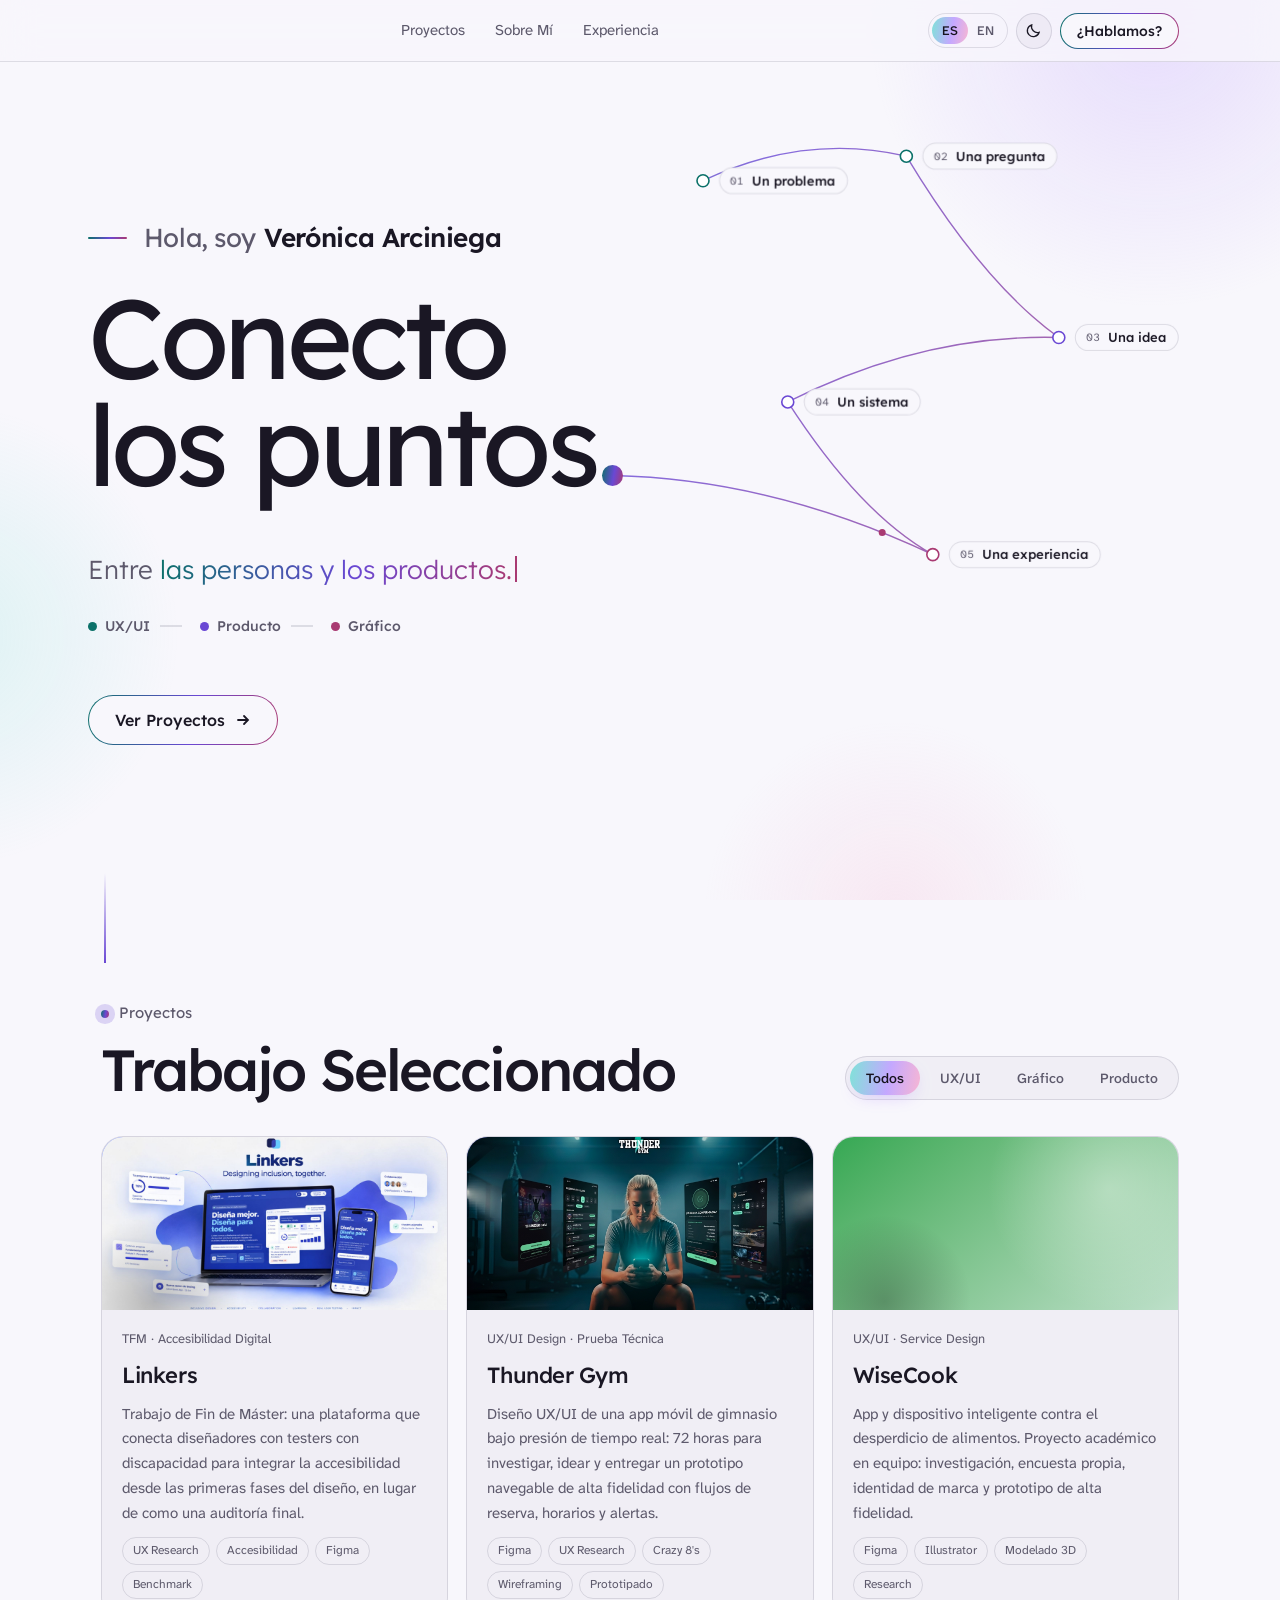
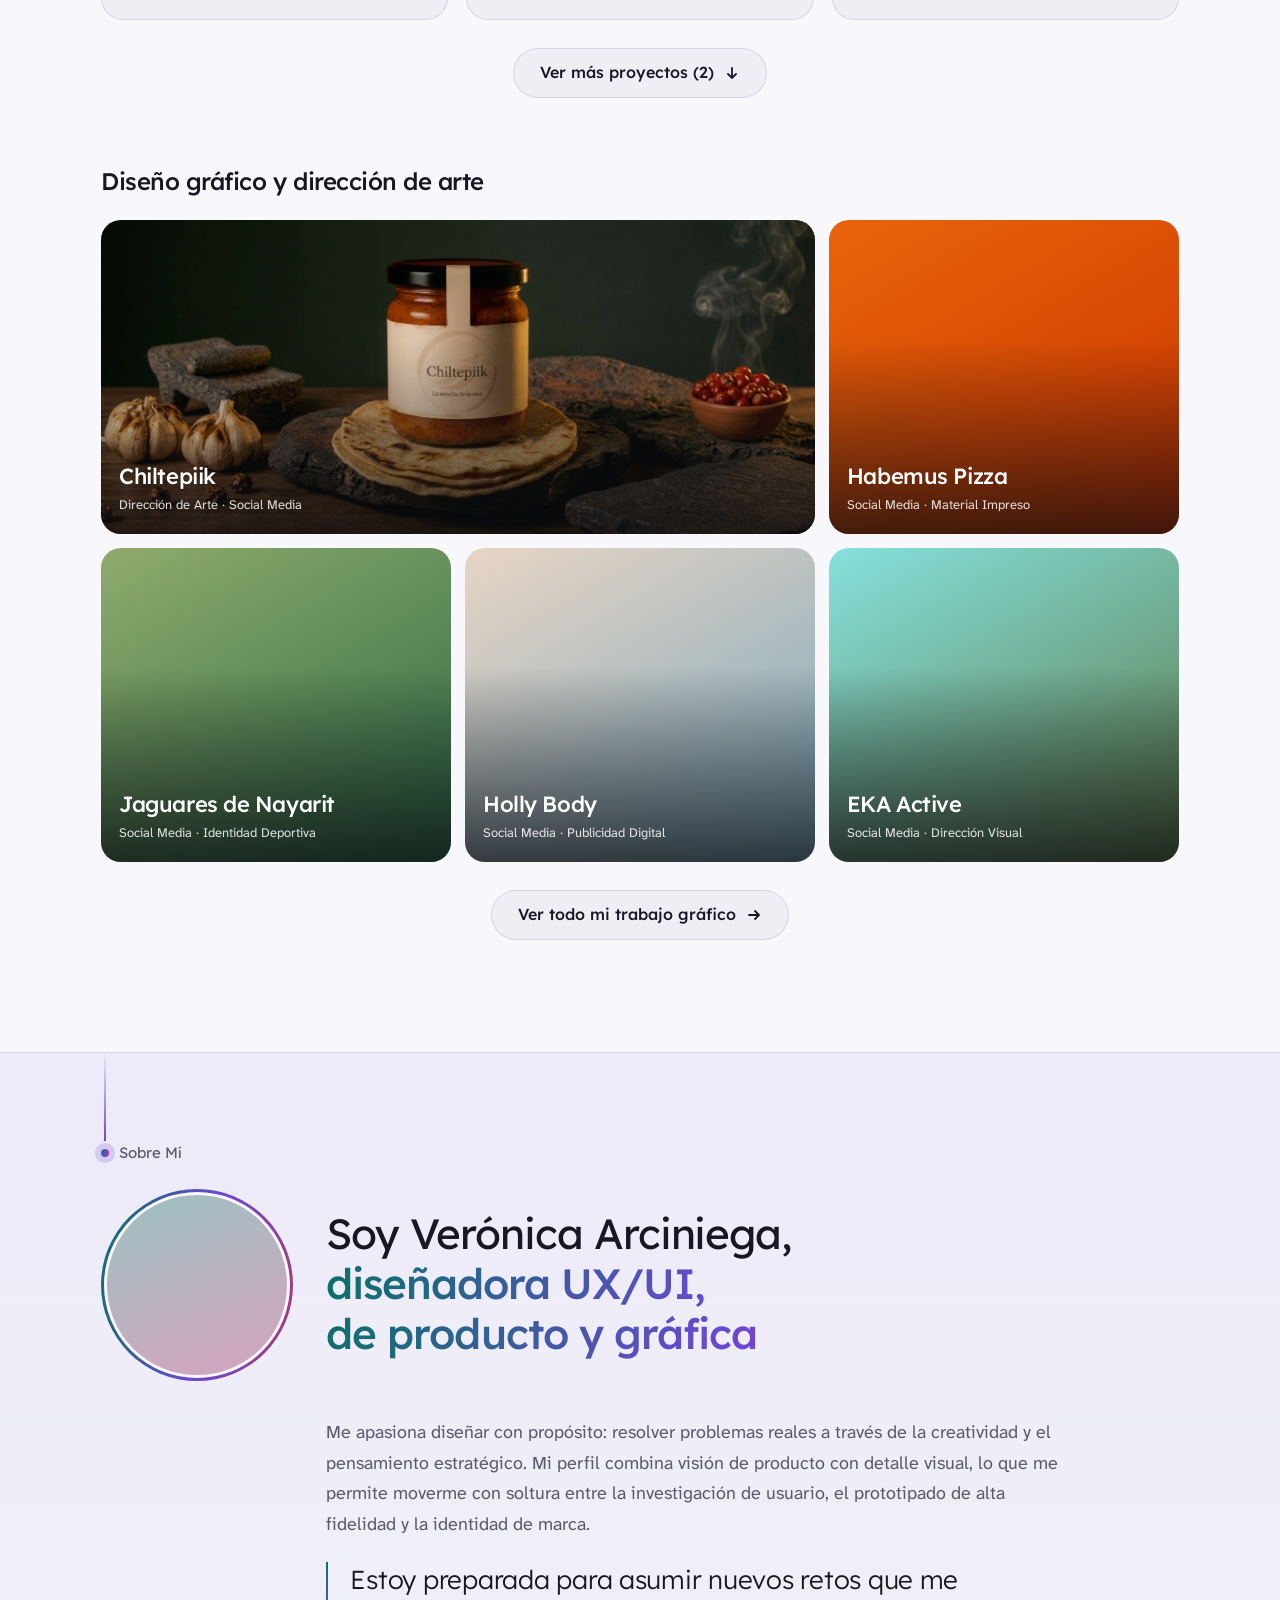
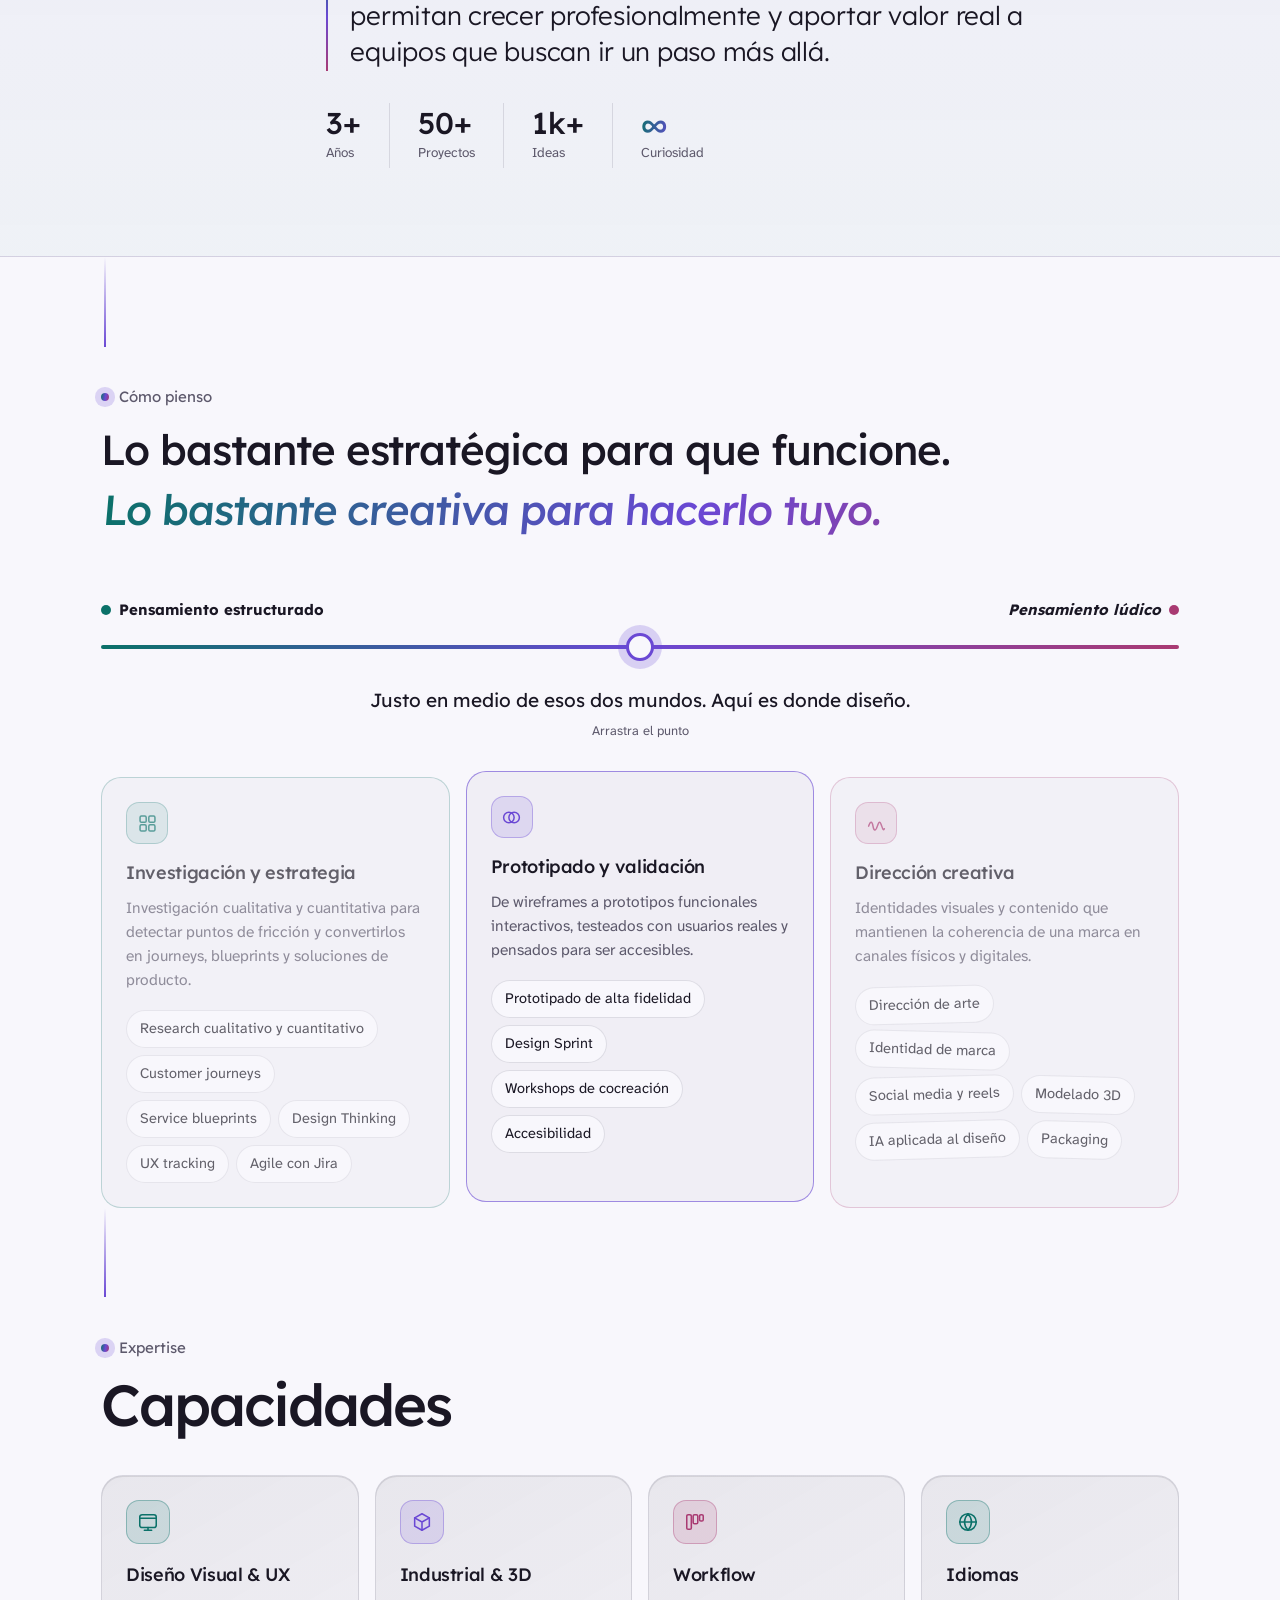
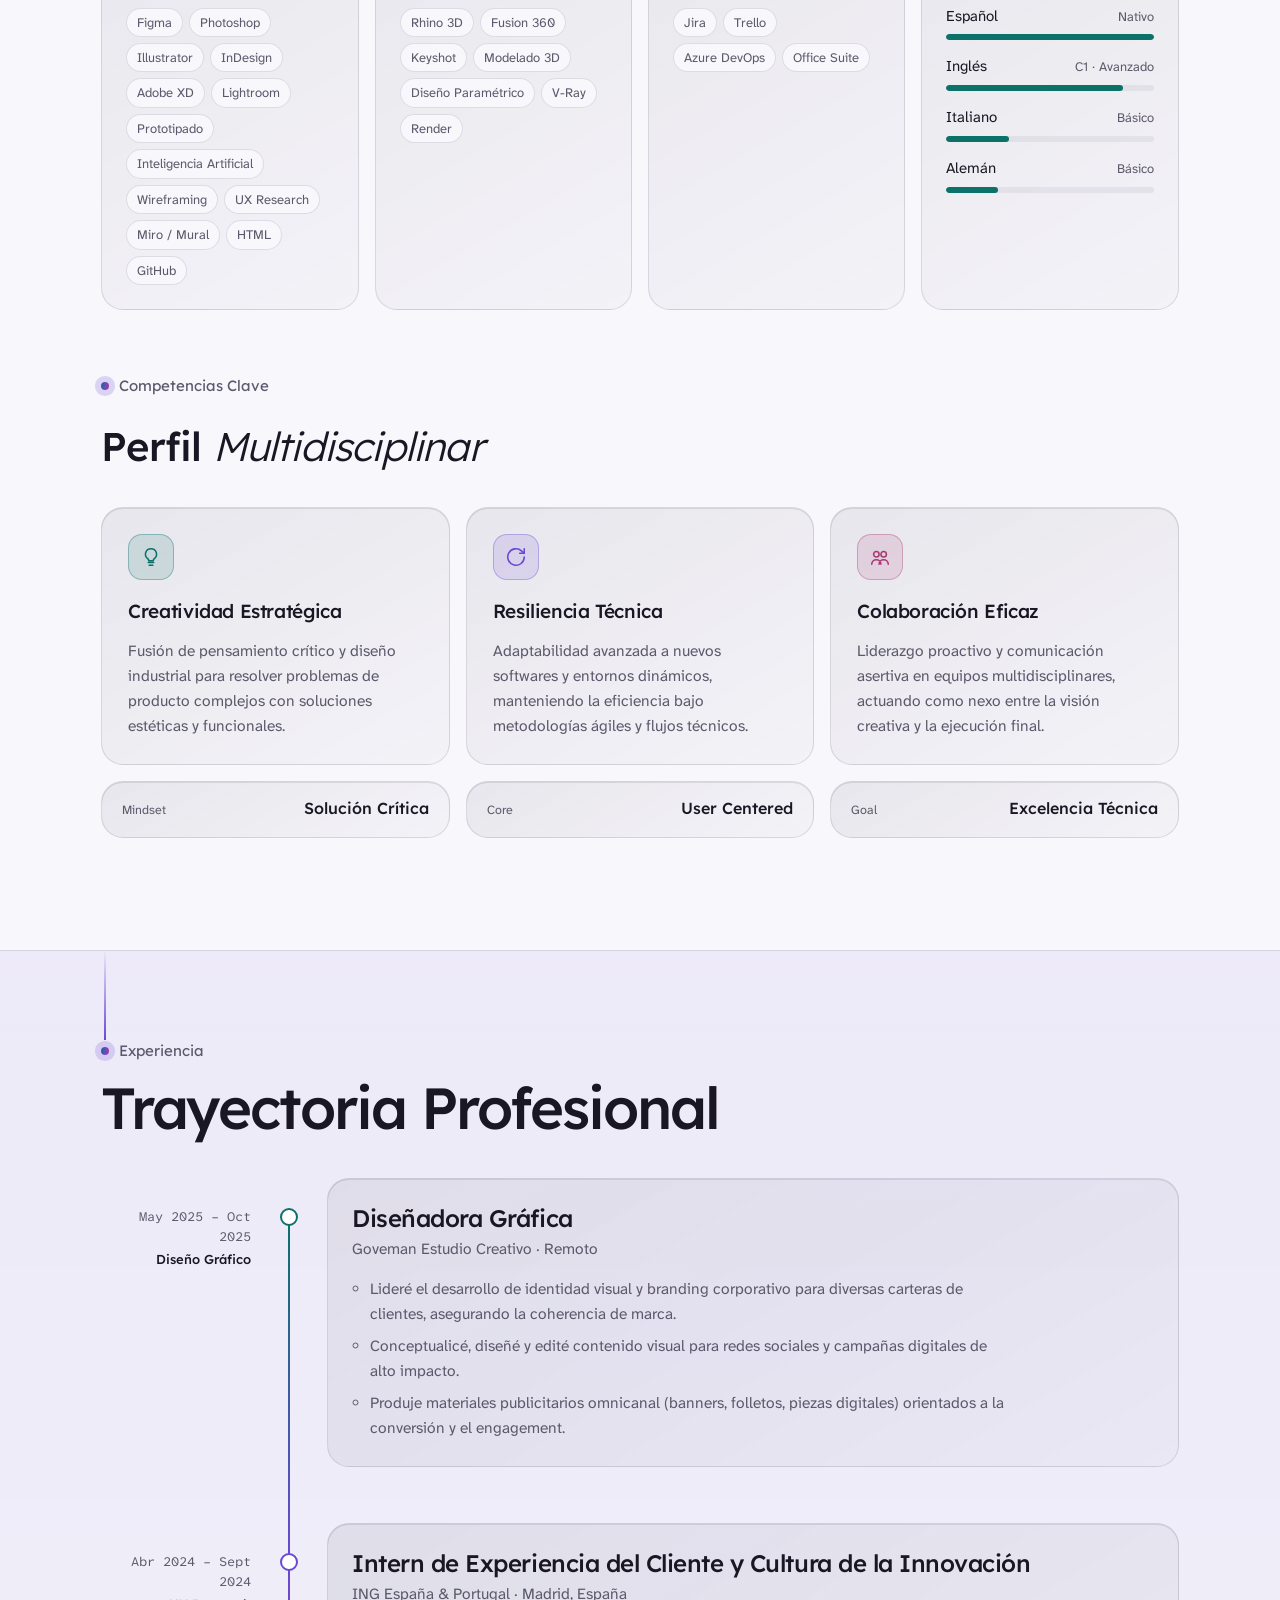
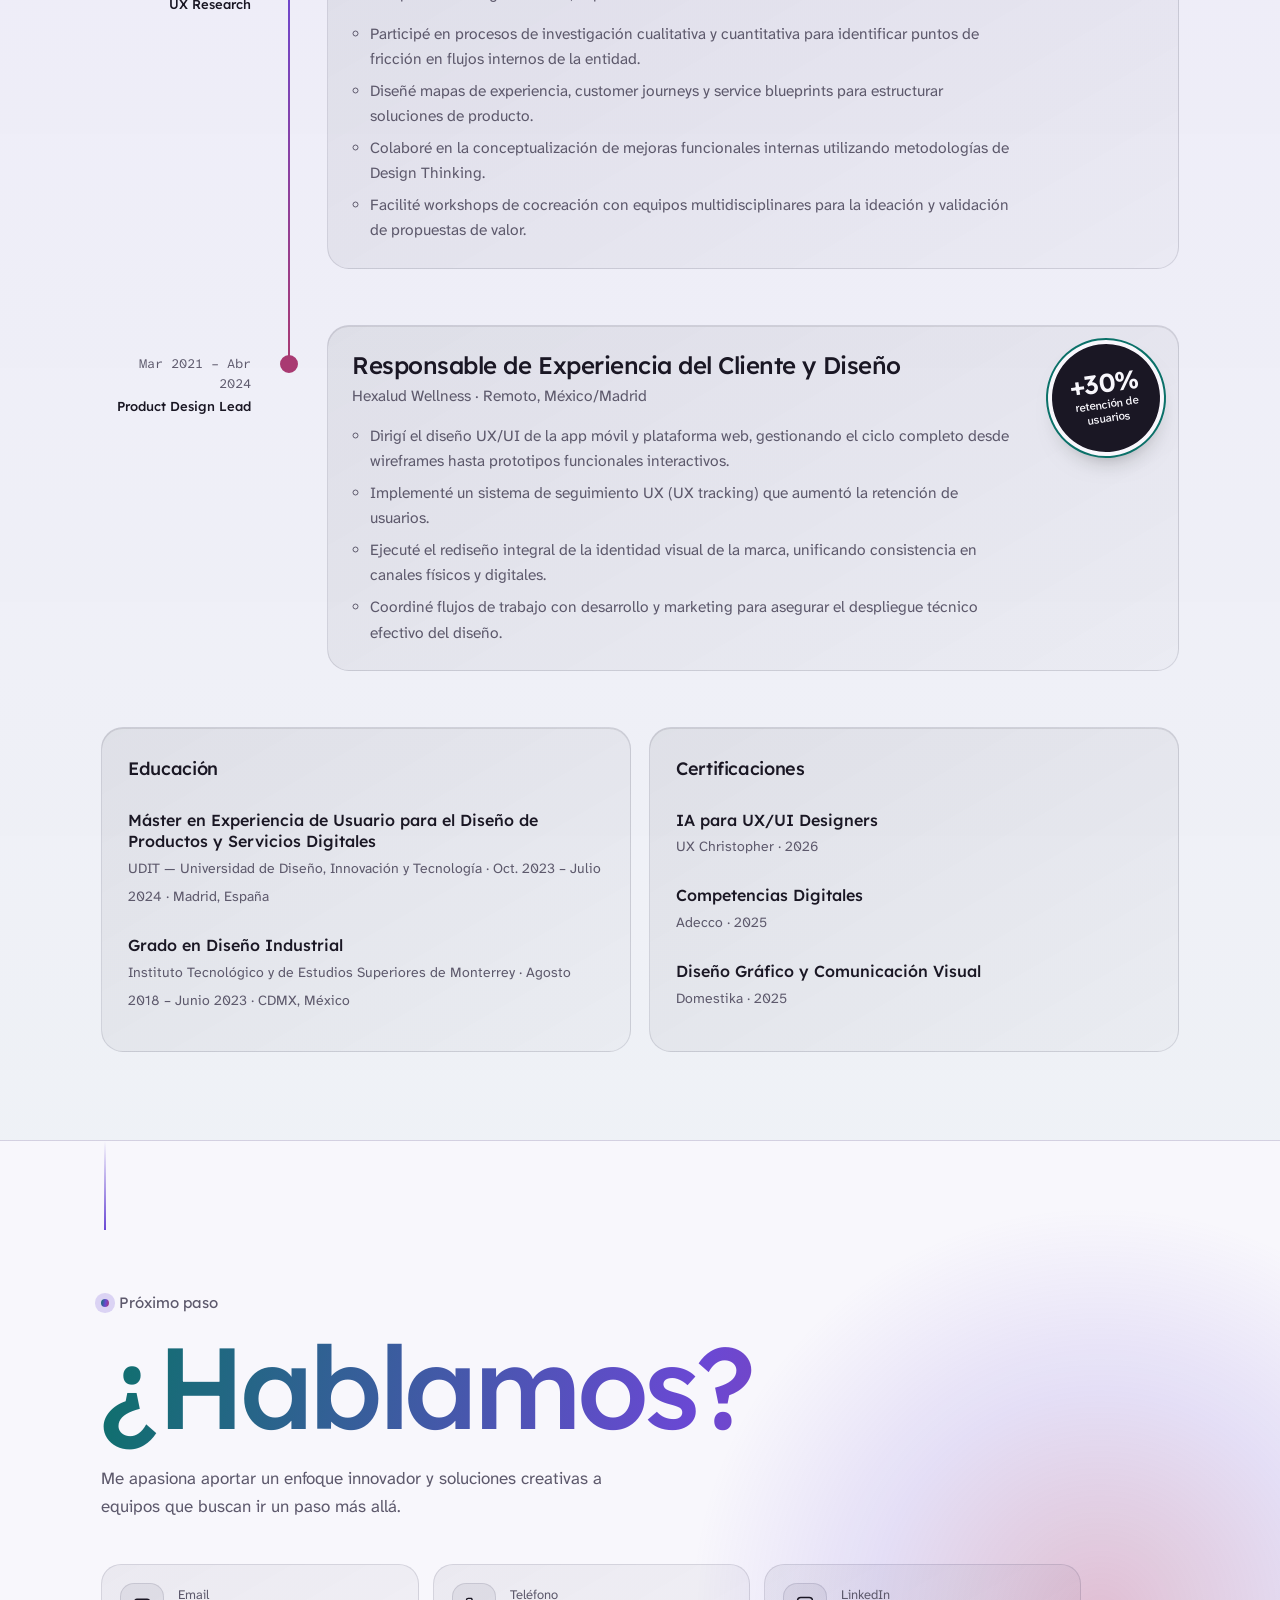
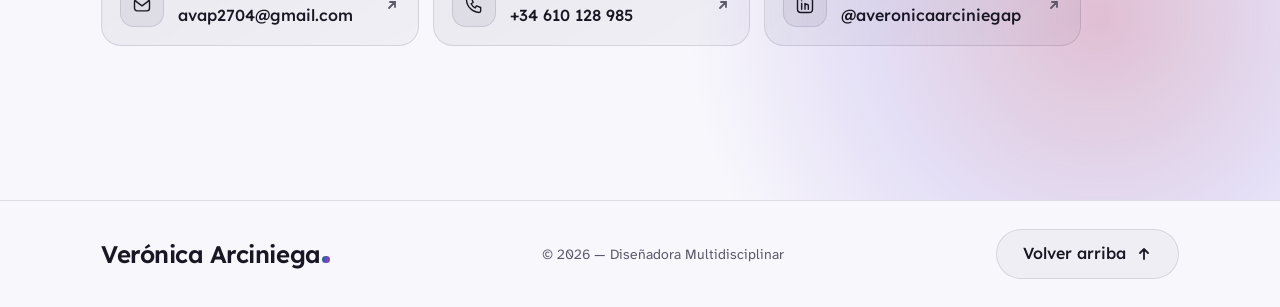
==== index.html @ 5c0c066a "Update index.html" ====
<!DOCTYPE html>
<html lang="es">
<head>
    
    <script data-goatcounter="https://arciniegaveronica.goatcounter.com/count"
            async src="//gc.zgo.at/count.js"></script>

<meta charset="UTF-8">
<meta name="viewport" content="width=device-width, initial-scale=1.0, viewport-fit=cover">
<script>
/* tema e idioma guardados: se aplican antes de pintar, así nada cambia de color ni de texto al recargar */
(function(){var r=document.documentElement;r.classList.add('boot');
try{var t=localStorage.getItem('va-theme');if(t==='light'||t==='dark'){r.setAttribute('data-theme',t);r.setAttribute('data-user-theme','1')}
if(localStorage.getItem('va-lang')==='en'){r.lang='en';r.classList.add('i18n-wait');setTimeout(function(){r.classList.remove('i18n-wait')},1500)}}catch(e){}
addEventListener('load',function(){setTimeout(function(){requestAnimationFrame(function(){r.classList.remove('boot')})},400)})})();
</script>
<title>Verónica Arciniega — Diseñadora UX/UI &amp; Multidisciplinar</title>
<link rel="icon" type="image/png" sizes="32x32" href="assets/favicon-32.png">
<link rel="icon" type="image/png" sizes="16x16" href="assets/favicon-16.png">
<link rel="apple-touch-icon" href="assets/favicon.png">
<meta name="description" content="Portfolio de Verónica Arciniega, diseñadora UX/UI, producto y gráfica con más de 3 años de experiencia. Disponible para proyectos en España y a nivel internacional.">
<meta name="author" content="Verónica Arciniega">
<meta name="keywords" content="diseñadora UX UI, portfolio diseño, product designer, diseño gráfico, Figma, España">
<link rel="canonical" href="https://arciniegaveronica.github.io/">
<meta property="og:type" content="website">
<meta property="og:url" content="https://arciniegaveronica.github.io/">
<meta property="og:title" content="Verónica Arciniega — Diseñadora UX/UI &amp; Multidisciplinar">
<meta property="og:description" content="Portfolio de diseño UX/UI, producto y gráfico. Más de 3 años creando experiencias digitales estratégicas.">
<meta property="og:image" content="https://arciniegaveronica.github.io/FOTO4.jpg">
<meta name="twitter:card" content="summary_large_image">
<meta name="twitter:title" content="Verónica Arciniega — Diseñadora UX/UI">
<meta name="twitter:description" content="Portfolio de diseño UX/UI, producto y gráfico.">
<meta name="twitter:image" content="https://arciniegaveronica.github.io/FOTO4.jpg">
<meta name="theme-color" content="#0e1014">
<link rel="preconnect" href="https://fonts.googleapis.com">
<link rel="preconnect" href="https://fonts.gstatic.com" crossorigin>
<link rel="preload" as="style" href="https://fonts.googleapis.com/css2?family=Lexend:wght@300..600&family=Atkinson+Hyperlegible+Next:wght@300;400;500;600&family=Atkinson+Hyperlegible+Mono:wght@400&display=swap" onload="this.onload=null;this.rel='stylesheet'">
<noscript><link rel="stylesheet" href="https://fonts.googleapis.com/css2?family=Lexend:wght@300..600&family=Atkinson+Hyperlegible+Next:wght@300;400;500;600&family=Atkinson+Hyperlegible+Mono:wght@400&display=swap"></noscript>
<style>
/* fuentes de reserva con las mismas medidas que Lexend y Atkinson: cuando llega la fuente real, el texto no cambia de tamaño ni empuja nada */
@font-face{font-family:"Lexend Fallback";font-weight:100 349;src:local('Arial'),local('ArialMT'),local('Liberation Sans'),local('LiberationSans');size-adjust:105.94%;ascent-override:94.39%;descent-override:23.60%;line-gap-override:0%}
@font-face{font-family:"Lexend Fallback";font-weight:350 449;src:local('Arial'),local('ArialMT'),local('Liberation Sans'),local('LiberationSans');size-adjust:108.64%;ascent-override:92.05%;descent-override:23.01%;line-gap-override:0%}
@font-face{font-family:"Lexend Fallback";font-weight:450 549;src:local('Arial'),local('ArialMT'),local('Liberation Sans'),local('LiberationSans');size-adjust:110.78%;ascent-override:90.27%;descent-override:22.57%;line-gap-override:0%}
@font-face{font-family:"Lexend Fallback";font-weight:550 900;src:local('Arial Bold'),local('Arial-BoldMT'),local('Liberation Sans Bold'),local('LiberationSans-Bold');size-adjust:105.11%;ascent-override:95.14%;descent-override:23.78%;line-gap-override:0%}
@font-face{font-family:"Atkinson Fallback";font-weight:100 349;src:local('Arial'),local('ArialMT'),local('Liberation Sans'),local('LiberationSans');size-adjust:95.64%;ascent-override:102.89%;descent-override:33.04%;line-gap-override:0%}
@font-face{font-family:"Atkinson Fallback";font-weight:350 449;src:local('Arial'),local('ArialMT'),local('Liberation Sans'),local('LiberationSans');size-adjust:98.33%;ascent-override:100.07%;descent-override:32.14%;line-gap-override:0%}
@font-face{font-family:"Atkinson Fallback";font-weight:450 549;src:local('Arial'),local('ArialMT'),local('Liberation Sans'),local('LiberationSans');size-adjust:101.22%;ascent-override:97.21%;descent-override:31.22%;line-gap-override:0%}
@font-face{font-family:"Atkinson Fallback";font-weight:550 900;src:local('Arial Bold'),local('Arial-BoldMT'),local('Liberation Sans Bold'),local('LiberationSans-Bold');size-adjust:96.29%;ascent-override:102.19%;descent-override:32.82%;line-gap-override:0%}
/* Layout: estructura del portfolio actual (Inicio, Proyectos, Sobre mí, Capacidades, Experiencia, Contacto) con el concepto "Conecto los puntos": puntos vivos en el hero y cada proyecto como cadena problema→experiencia */
:root{
  --bg:#0e1014;
  --surface:rgba(255,255,255,.05);
  --surface-2:rgba(255,255,255,.08);
  --line:rgba(225,220,245,.13);
  --fg:#f1eff6;
  --muted:#a6a3b5;
  --teal:#7fe3d8;
  --lilac:#c4a8ff;
  --pink:#f7b6d3;
  --node:#15171d;
  --header:rgba(14,16,20,.68);
  --on-image:#ffffff;
  --leak-op:.2;
  --grad:linear-gradient(100deg,var(--teal),var(--lilac) 55%,var(--pink));
  --pastel:linear-gradient(100deg,#7fe3d8,#c4a8ff 55%,#f7b6d3);
  --on-pastel:#17131f;
  --display:"Lexend","Lexend Fallback", ui-sans-serif, system-ui, sans-serif;
  --body:"Atkinson Hyperlegible Next","Atkinson Hyperlegible","Atkinson Fallback", ui-sans-serif, system-ui, -apple-system, "Segoe UI", sans-serif;
  --mono:"Atkinson Hyperlegible Mono", ui-monospace, "SF Mono", Menlo, monospace;
  --gutter:clamp(16px,4vw,56px);
  --max:1180px;
  color-scheme:dark;
}
@media (prefers-color-scheme: light){
  :root:not([data-theme="dark"]):not([data-user-theme]){
    --bg:#f8f7fc;--surface:rgba(30,24,60,.035);--surface-2:rgba(30,24,60,.06);--line:rgba(30,24,60,.12);--fg:#1a1724;--muted:#5d596c;
    --teal:#0b7169;--lilac:#6a48d4;--pink:#a93a72;--node:#ffffff;--header:rgba(248,247,252,.78);--leak-op:.32;color-scheme:light;
  }
}
:root[data-theme="light"]{
  --bg:#f8f7fc;--surface:rgba(30,24,60,.035);--surface-2:rgba(30,24,60,.06);--line:rgba(30,24,60,.12);--fg:#1a1724;--muted:#5d596c;
  --teal:#0b7169;--lilac:#6a48d4;--pink:#a93a72;--node:#ffffff;--header:rgba(248,247,252,.78);--leak-op:.32;color-scheme:light;
}
*{box-sizing:border-box}
html{scroll-behavior:smooth}
body{background:var(--bg);color:var(--fg);font-family:var(--body);font-size:17px;line-height:1.65;-webkit-font-smoothing:antialiased;overflow-x:hidden;transition:background .4s,color .4s}
a{color:inherit}
:focus-visible{outline:2px solid var(--teal);outline-offset:3px;border-radius:6px}
.wrap{max-width:var(--max);margin-inline:auto;padding-inline:var(--gutter)}
h1,h2,h3,h4{font-family:var(--display);text-wrap:balance;margin:0;font-weight:500;letter-spacing:-.02em}
p{margin:0}
.grad{background:var(--grad);-webkit-background-clip:text;background-clip:text;color:transparent}
html,body{margin:0}
img{max-width:100%}
[hidden]{display:none!important}
.skip{position:absolute;left:12px;top:-60px;z-index:100;padding:10px 16px;border-radius:999px;background:var(--fg);color:var(--bg);text-decoration:none;font:500 14px var(--display)}
.skip:focus{top:12px}
.sr-only{position:absolute;width:1px;height:1px;overflow:hidden;clip:rect(0 0 0 0);white-space:nowrap}

/* luz pastel */
.leak{position:fixed;inset:0;pointer-events:none;z-index:0;overflow:hidden}
.leak i{position:absolute;border-radius:50%;opacity:var(--leak-op);background:radial-gradient(closest-side,var(--lc),transparent)!important}
.leak i:nth-child(1){width:44vw;height:44vw;--lc:#c4a8ff;top:-20vw;right:-12vw}
.leak i:nth-child(2){width:36vw;height:36vw;--lc:#7fe3d8;top:45vh;left:-22vw;opacity:calc(var(--leak-op)*.7)}
.leak i:nth-child(3){width:30vw;height:30vw;--lc:#f7b6d3;bottom:-16vw;right:15vw;opacity:calc(var(--leak-op)*.7)}
main,header,footer{position:relative;z-index:1}

/* nav (misma estructura que el sitio actual) */
header.top{position:sticky;top:env(safe-area-inset-top,0px);z-index:20;backdrop-filter:blur(18px) saturate(140%);-webkit-backdrop-filter:blur(18px) saturate(140%);background:var(--header);border-bottom:1px solid var(--line)}
.top .wrap{display:flex;align-items:center;justify-content:space-between;gap:16px;padding-block:12px}
.mark{font-family:var(--display);text-decoration:none;display:flex;align-items:center;gap:10px;white-space:nowrap}
.mark i{width:19px;height:37px;flex:none;background:url("Logo%20blanco.png") -17.6px -11.5px/58.98px 58.98px no-repeat;transition:transform .35s}
.mark:hover i{transform:scale(1.06)}
@media (prefers-color-scheme:light){:root:not([data-theme="dark"]):not([data-user-theme]) .mark i{background-image:url("Logo%20neg.png")}}
:root[data-theme="light"] .mark i{background-image:url("Logo%20neg.png")}
.mark b{font-weight:600}
.mark span{color:var(--muted)}
.top nav{display:flex;gap:30px;font-size:15px;color:var(--muted)}
.top nav a{text-decoration:none}
.top nav a:hover{color:var(--fg)}
.tools{display:flex;align-items:center;gap:8px}
.lang{display:inline-flex;border:1px solid var(--line);border-radius:999px;padding:3px}
.lang button{font:500 13px var(--body);background:none;border:0;color:var(--muted);padding:5px 0;width:36px;text-align:center;border-radius:999px;cursor:pointer}
.lang button[aria-pressed="true"]{background:var(--pastel);color:var(--on-pastel)}
.theme{width:36px;height:36px;border-radius:50%;border:1px solid var(--line);background:var(--surface);color:var(--fg);display:grid;place-items:center;cursor:pointer;transition:transform .4s,border-color .3s}
.theme:hover{border-color:var(--lilac);transform:rotate(20deg)}
.theme svg{width:17px;height:17px}
.talk{font:500 14px var(--display);padding:8px 16px;white-space:nowrap}
@media (max-width:980px){.top nav{display:none}}
.burger{display:none;width:40px;height:40px;border-radius:50%;border:1px solid var(--line);background:var(--surface);cursor:pointer;place-items:center;align-content:center;gap:5px;padding:0}
.burger span{display:block;width:16px;height:1.6px;border-radius:2px;background:var(--fg);transition:transform .3s}
.burger[aria-expanded="true"] span:first-child{transform:translateY(3.3px) rotate(45deg)}
.burger[aria-expanded="true"] span:last-child{transform:translateY(-3.3px) rotate(-45deg)}
@media (max-width:980px){.burger{display:grid}}
.mnav{position:fixed;inset:0;z-index:19;padding:calc(env(safe-area-inset-top,0px) + 90px) var(--gutter) 40px;background:color-mix(in srgb,var(--bg) 88%,transparent);backdrop-filter:blur(20px);-webkit-backdrop-filter:blur(20px)}
.mnav nav{display:grid;gap:6px}
.mnav a{font:500 clamp(28px,8vw,40px)/1.3 var(--display);letter-spacing:-.02em;text-decoration:none;color:var(--fg);padding:6px 0;border-bottom:1px solid var(--line)}
.mnav a.mnav-cta{margin-top:18px;border:0;background:var(--grad);-webkit-background-clip:text;background-clip:text;color:transparent}
@media (max-width:520px){.talk{display:none}.mark span{display:none}.lang button{padding:5px 8px}}

/* hero */
.hero{position:relative;padding-block:clamp(96px,12.5vw,164px) clamp(72px,10vw,128px)}
#web{position:absolute;inset:0;width:100%;height:100%;pointer-events:none;overflow:visible}
#web path{fill:none;stroke:url(#wg);stroke-width:1.4;stroke-linecap:round;opacity:.8}
#web .node{fill:var(--node);stroke-width:1.6;transition:r .2s}
#web .hit{fill:transparent;pointer-events:all;cursor:grab;touch-action:none}
#web .hit:active,#web.dragging .hit{cursor:grabbing}
#web.dragging{cursor:grabbing}
#web .pulse{fill:var(--pink)}
#tags{position:absolute;inset:0;pointer-events:none}
.tag{position:absolute;left:0;top:0;background:var(--bg)!important;display:inline-flex;align-items:center;gap:8px;padding:6px 12px 6px 10px;border-radius:999px;font:500 13px/1 var(--display);color:var(--fg);white-space:nowrap;background:color-mix(in srgb,var(--bg) 72%,transparent);border:1px solid var(--line);-webkit-box-shadow:0 8px 24px -14px rgba(0,0,0,.6);will-change:transform;opacity:0;transition:opacity .6s}
.tag.on{opacity:1}
.tag.rest{opacity:0}
.tag.rest.show{opacity:1}
.tag em{font:400 11px/1 var(--mono);font-style:normal;color:var(--muted);font-variant-numeric:tabular-nums}
.tag.nofit{opacity:0!important}
@media (max-width:900px){.tag{font-size:11px;padding:4px 9px 4px 7px;gap:6px}.tag em{font-size:10px}}
.hero-inner{position:relative;pointer-events:none}
.hero-inner > *{pointer-events:auto}
.hero-inner .between{width:fit-content;max-width:100%}
.hello{font-family:var(--display);color:var(--muted);font-size:17px;margin-bottom:18px}
.hello-name{display:flex;align-items:center;flex-wrap:wrap;gap:.35em;margin-bottom:clamp(20px,2.6vw,30px);font:400 clamp(18px,2.1vw,26px)/1.2 var(--display);letter-spacing:-.015em;color:var(--muted)}
.hello-name::before{content:"";width:clamp(28px,3vw,40px);height:2px;border-radius:2px;background:var(--grad);margin-right:.3em}
.hello-name b{font-weight:600;color:var(--fg)}
.hero .wrap{padding-inline-start:clamp(16px,3vw,40px);padding-inline-end:clamp(16px,3vw,40px)}
.hero h1{font-size:clamp(46px,8.8vw,124px);line-height:.95;letter-spacing:-.04em;max-width:9ch;font-weight:400}
.hero h1 .nw{white-space:nowrap}
.hero h1 .stop{display:inline-block;width:.19em;height:.19em;border-radius:50%;background:var(--grad);margin-left:.05em;vertical-align:baseline}
.between{margin-top:clamp(36px,4.5vw,56px);font-family:var(--display);font-weight:300;font-size:clamp(18px,2.4vw,26px);line-height:1.3;min-height:1.3em}
.between .pre{color:var(--muted)}
.caret{display:inline-block;width:2px;height:1em;background:var(--pink);margin-left:3px;vertical-align:-.12em;animation:blink 1s steps(1) infinite}
@keyframes blink{50%{opacity:0}}

/* presentación bajo el hero: texto limpio y tres puntos conectados */
.intro-text{margin-top:44px;max-width:660px;display:grid;gap:12px}
.intro-text .lead{font:400 clamp(20px,2vw,24px)/1.4 var(--display);letter-spacing:-.01em;color:var(--fg)}
.intro-text .sub{color:var(--muted);font-size:17px;line-height:1.6}
.ways3{margin-top:40px;max-width:520px;display:grid;gap:16px}
.trio{list-style:none;padding:0;margin:0;display:grid;grid-template-columns:repeat(3,1fr);position:relative}
.trio::before{content:"";position:absolute;top:13px;left:16.66%;right:16.66%;height:2px;background:linear-gradient(90deg,var(--teal),var(--lilac),var(--pink))}
.trio li{display:flex;flex-direction:column;align-items:center;gap:12px;text-align:center;position:relative}
.trio li i{width:28px;height:28px;border-radius:50%;background:var(--bg);border:2px solid var(--k);display:grid;place-items:center;transition:transform .3s,box-shadow .3s}
.trio li i::after{content:"";width:10px;height:10px;border-radius:50%;background:var(--k)}
.trio li:hover i{transform:scale(1.12);box-shadow:0 0 0 6px color-mix(in srgb,var(--k) 22%,transparent)}
.trio li:nth-child(1){--k:var(--teal)}.trio li:nth-child(2){--k:var(--lilac)}.trio li:nth-child(3){--k:var(--pink)}
.trio b{font:500 17px var(--display)}
.ways3 p{text-align:center;color:var(--muted);font-size:15px;line-height:1.5}
/* botones clave (¿Hablamos?, Ver Proyectos): borde con degradado y halo al pasar o tocar */
.talk,.btn-primary{position:relative;isolation:isolate;display:inline-flex;align-items:center;gap:10px;text-decoration:none;border-radius:999px;color:var(--fg);cursor:pointer;border:1.5px solid transparent;background:linear-gradient(var(--bg),var(--bg)) padding-box,var(--grad) border-box;transition:transform .25s cubic-bezier(.2,.8,.2,1)}
.talk::after,.btn-primary::after{content:"";position:absolute;inset:-2px;border-radius:inherit;background:var(--pastel);filter:blur(12px);opacity:0;z-index:-1;transition:opacity .35s}
.talk:hover,.btn-primary:hover{transform:translateY(-1px)}
.talk:hover::after,.btn-primary:hover::after{opacity:.55}
.talk:active,.btn-primary:active{transform:scale(.97)}
.talk:active::after,.btn-primary:active::after{opacity:.85;filter:blur(8px)}
.talk:focus-visible,.btn-primary:focus-visible{outline:2px solid var(--teal);outline-offset:4px}
.btn-primary{justify-content:center;font:500 16px/1.2 var(--display);padding:12px 26px;min-height:50px}
.btn-primary .arw{display:grid;place-items:center;transition:transform .3s}
.btn-primary .arw svg{width:16px;height:16px}
.btn-primary:hover .arw{transform:translateX(3px)}
/* botones secundarios: sobrios, neutros */
.btn-ghost{display:inline-flex;align-items:center;justify-content:center;gap:10px;font:500 16px/1.2 var(--display);text-decoration:none;padding:12px 26px;min-height:50px;border-radius:999px;color:var(--fg);border:1px solid var(--line);background:var(--surface);transition:border-color .25s,background .25s}
.btn-ghost:hover{border-color:color-mix(in srgb,var(--fg) 45%,transparent);background:var(--surface-2)}
.btn-ghost svg{width:16px;height:16px;transition:transform .3s}
.btn-ghost:hover svg{transform:translateX(3px)}
.hero-cta{margin-top:clamp(40px,5vw,60px)}
.hero-foot{margin-top:clamp(32px,4vw,48px);display:flex;flex-wrap:wrap;align-items:center;gap:18px 28px}
.trio-inline{list-style:none;padding:0;margin:clamp(22px,2.6vw,30px) 0 0;display:flex;align-items:center;gap:0;font:500 14px var(--display);color:var(--muted)}
.trio-inline li{display:inline-flex;align-items:center;gap:8px}
.trio-inline li + li::before{content:"";width:22px;height:1.5px;margin-inline:10px;background:var(--line)}
.trio-inline i{width:9px;height:9px;border-radius:50%}
.trio-inline .t{background:var(--teal)}.trio-inline .l{background:var(--lilac)}.trio-inline .p{background:var(--pink)}

/* secciones */
section{padding-block:clamp(80px,10vw,128px) 0;position:relative}
/* bandas: Sobre mí y Experiencia sobre un fondo teñido, para marcar el cambio de sección */
section.band{margin-top:clamp(72px,9vw,112px);padding-block:clamp(56px,7vw,88px);background:linear-gradient(180deg,color-mix(in srgb,var(--lilac) 7%,transparent),color-mix(in srgb,var(--teal) 4%,transparent));border-block:1px solid var(--line)}
section.band + section{padding-top:clamp(80px,10vw,128px)}
/* conector: una línea que baja desde la sección anterior y termina en el punto del título */
.connector{position:absolute;top:0;left:max(var(--gutter),calc((100% - var(--max))/2 + var(--gutter)));width:2px;height:clamp(56px,7vw,92px);transform:translateX(3px);background:linear-gradient(transparent,var(--lilac));transform-origin:top}
section.band .connector{top:-1px}
.js-anim .connector{transform:translateX(3px) scaleY(0);transition:transform 1s cubic-bezier(.6,0,.2,1)}
.js-anim .in .connector{transform:translateX(3px) scaleY(1)}
.kicker i{transition:box-shadow .6s .7s}
.js-anim .in .kicker i{box-shadow:0 0 0 6px color-mix(in srgb,var(--lilac) 20%,transparent)}
.kicker{font-family:var(--display);font-size:15px;color:var(--muted);display:flex;align-items:center;gap:10px;margin-bottom:14px;position:relative;z-index:1}
.kicker i{width:8px;height:8px;border-radius:50%;background:var(--grad)}
.sec-title{font-size:clamp(34px,5vw,58px);line-height:1.04;letter-spacing:-.035em}
.sec-row{display:flex;flex-wrap:wrap;justify-content:space-between;align-items:end;gap:20px}

/* proyectos */
.filters{display:inline-flex;gap:4px;padding:4px;border-radius:999px;background:var(--surface);border:1px solid var(--line);flex-wrap:wrap}
.filters button{font:500 14px var(--body);color:var(--muted);background:none;border:0;padding:8px 16px;border-radius:999px;cursor:pointer}
.filters button{transition:color .2s,background .2s}
.filters button:hover{color:var(--fg)}
.filters button[aria-pressed="true"]{background:var(--pastel);color:var(--on-pastel);box-shadow:0 6px 18px -8px rgba(196,168,255,.8)}
.grid{margin-top:36px;display:grid;grid-template-columns:repeat(3,minmax(0,1fr));gap:18px;align-items:start}
.card{border-radius:22px;border:1px solid var(--line);background:var(--surface);overflow:hidden;display:flex;flex-direction:column;min-width:0;transition:border-color .25s}
.card:hover{border-color:color-mix(in srgb,var(--c) 55%,transparent)}
.thumb{position:relative;aspect-ratio:16/8;max-width:100%;background:linear-gradient(140deg,var(--c),color-mix(in srgb,var(--c) 30%,var(--bg)));display:block;overflow:hidden}
.thumb img{position:absolute;inset:0;width:100%;height:100%;object-fit:cover;transition:transform .6s cubic-bezier(.2,.8,.2,1)}
.card:hover .thumb img{transform:scale(1.04)}
.thumb::before{content:"";position:absolute;width:70%;aspect-ratio:1;right:-15%;top:-40%;border-radius:50%;background:radial-gradient(closest-side,rgba(255,255,255,.35),transparent);transition:transform .6s}
.thumb::after{content:"";position:absolute;width:50%;aspect-ratio:1;left:-10%;bottom:-45%;border-radius:50%;background:radial-gradient(closest-side,rgba(0,0,0,.25),transparent)}
.card:hover .thumb::before{transform:translate(-8%,8%) scale(1.1)}
.thumb .see{position:absolute;right:14px;bottom:14px;z-index:1;font:500 13px var(--display);padding:6px 12px;border-radius:999px;color:#17131f;background:rgba(255,255,255,.85);opacity:0;transform:translateY(4px);transition:opacity .3s,transform .3s}
.card:hover .thumb .see{opacity:1;transform:none}
.more-row{display:flex;justify-content:center;margin-top:28px}
.card-body{padding:18px 20px 20px;display:flex;flex-direction:column;gap:8px}
.card-tag{font-size:13px;color:var(--muted)}
.card h3{font-size:22px}
.card h3 a{text-decoration:none}
.card h3 a:hover{text-decoration:underline;text-decoration-color:var(--c);text-underline-offset:4px}
.card p{font-size:15px;color:var(--muted)}
.chips{display:flex;flex-wrap:wrap;gap:6px;margin-top:4px}
.chips span{font-size:12px;padding:3px 10px;border-radius:999px;border:1px solid var(--line);color:var(--muted)}
details.dots{margin-top:8px;border-top:1px solid var(--line);padding-top:12px}
details.dots summary{list-style:none;cursor:pointer;display:flex;align-items:center;gap:12px;font:500 14px var(--display);color:var(--fg)}
details.dots summary::-webkit-details-marker{display:none}
details.dots summary{padding:8px 12px;margin-inline:-12px;border-radius:12px;transition:background .2s}
details.dots summary:hover{background:var(--surface-2)}
.mini{display:inline-flex;align-items:center}
.mini i{width:7px;height:7px;border-radius:50%;border:1.5px solid var(--lilac)}
.mini i:first-child{border-color:var(--teal)}
.mini i:last-child{background:var(--pink);border-color:var(--pink)}
.mini b{width:9px;height:1.5px;background:var(--line)}
details.dots[open] .mini b{background:var(--lilac)}
details.dots summary .plus{margin-left:auto;color:var(--muted);transition:transform .25s}
details.dots[open] summary .plus{transform:rotate(45deg)}
.chain{list-style:none;padding:0;margin:16px 0 4px;display:grid;gap:12px;position:relative}
.chain::before{content:"";position:absolute;left:5px;top:8px;bottom:8px;width:1.5px;background:linear-gradient(var(--teal),var(--lilac),var(--pink))}
.chain li{display:grid;grid-template-columns:12px minmax(0,1fr);gap:12px;font-size:14.5px;line-height:1.5;animation:stepin .45s both}
.chain li::before{content:"";width:12px;height:12px;border-radius:50%;background:var(--node);border:1.5px solid var(--lilac);margin-top:4px;position:relative;z-index:1}
.chain li:first-child::before{border-color:var(--teal)}
.chain li:last-child::before{background:var(--pink);border-color:var(--pink)}
.chain li:nth-child(2){animation-delay:.08s}.chain li:nth-child(3){animation-delay:.16s}.chain li:nth-child(4){animation-delay:.24s}.chain li:nth-child(5){animation-delay:.32s}
@keyframes stepin{from{opacity:0;transform:translateY(-4px)}}
.chain b{display:block;font:500 13px var(--display);color:var(--fg)}
.chain span{color:var(--muted)}
@media (max-width:980px){.grid{grid-template-columns:repeat(2,minmax(0,1fr))}}
@media (max-width:620px){.grid{grid-template-columns:1fr}}

/* dirección gráfica */
.mood-head{display:flex;flex-wrap:wrap;justify-content:space-between;align-items:end;gap:16px;margin:64px 0 18px}
.mood-head h3{font-size:24px}

.mood{display:grid;grid-template-columns:repeat(6,1fr);grid-auto-rows:clamp(100px,12vw,150px);gap:14px}
.tile{position:relative;border-radius:20px;overflow:hidden;text-decoration:none;background:linear-gradient(150deg,var(--a),var(--b));display:flex;flex-direction:column;justify-content:flex-end;padding:18px;min-width:0;isolation:isolate;color:var(--on-image)}
.tile img{position:absolute;inset:0;width:100%;height:100%;object-fit:cover;z-index:-2;transition:transform .6s cubic-bezier(.2,.8,.2,1)}
.tile:hover img{transform:scale(1.04)}
.tile::after{content:"";position:absolute;inset:0;background:linear-gradient(to top,rgba(10,11,15,.72),transparent 62%);z-index:-1}
.tile h4{font-size:clamp(18px,2vw,22px)}
.tile span{font-size:13px;opacity:.85}
/* mosaico sin huecos: una pieza grande + una mediana arriba, tres iguales abajo */
.t1{grid-column:span 4;grid-row:span 2}.t2{grid-column:span 2;grid-row:span 2}.t3,.t4,.t5{grid-column:span 2;grid-row:span 2}
@media (max-width:820px){.mood{grid-template-columns:repeat(2,1fr);grid-auto-rows:150px}.t1{grid-column:span 2;grid-row:span 2}.t2,.t3,.t4,.t5{grid-column:span 1;grid-row:span 1}}

/* sobre mí */
/* Sobre mí: cabecera con foto, titular a todo el ancho, dos columnas y cifras unidas por una línea */
.intro-me{margin-top:36px}
.me-head{display:flex;align-items:center;gap:18px;flex-wrap:wrap}
.me-photo{width:88px;height:88px;border-radius:50%;padding:3px;background:var(--grad);flex:none;position:relative}
.me-photo span{width:100%;height:100%;border-radius:50%;display:grid;place-items:center;background:linear-gradient(160deg,color-mix(in srgb,var(--teal) 35%,var(--bg)),color-mix(in srgb,var(--pink) 40%,var(--bg)));font:500 26px var(--display);color:var(--on-image);border:3px solid var(--bg)}
.me-meta > b{font:500 18px var(--display)}
.me-chips{display:flex;flex-wrap:wrap;gap:8px;margin-top:8px}
.me-chips span{display:inline-flex;align-items:center;gap:7px;padding:5px 12px;border-radius:999px;font:400 13.5px var(--body);color:var(--muted);border:1px solid var(--line);background:var(--surface)}
.me-chips span b{font-weight:400}
.me-chips svg{width:14px;height:14px}
.me-chips .live{width:8px;height:8px;border-radius:50%;background:#1aa36f;box-shadow:0 0 0 3px rgba(26,163,111,.22);animation:breathe2 2.4s ease-in-out infinite}
@keyframes breathe2{50%{box-shadow:0 0 0 6px rgba(26,163,111,.06)}}
.me-title{margin-top:32px;font-size:clamp(30px,4.4vw,54px);line-height:1.1;letter-spacing:-.035em;max-width:20ch}
.me-cols{margin-top:36px;display:grid;grid-template-columns:repeat(2,minmax(0,1fr));gap:clamp(24px,5vw,72px);max-width:1040px}
.me-cols p{color:var(--muted);font-size:17.5px;line-height:1.7}
.me-quote{color:var(--fg)!important;font:400 clamp(19px,1.9vw,22px)/1.5 var(--display)!important;padding-left:22px;border-left:2px solid;border-image:linear-gradient(var(--teal),var(--lilac),var(--pink)) 1}
.me-stats{list-style:none;padding:0;margin:56px 0 0;display:grid;grid-template-columns:repeat(4,minmax(0,1fr));position:relative;max-width:1040px}
.me-stats::before{content:"";position:absolute;left:0;right:0;top:9px;height:2px;background:linear-gradient(90deg,var(--teal),var(--lilac),var(--pink))}
.me-stats li{position:relative;padding-top:34px;display:grid;gap:2px}
.me-stats li::before{content:"";position:absolute;left:0;top:0;width:20px;height:20px;border-radius:50%;background:var(--bg);border:2px solid var(--lilac);box-sizing:border-box;transition:transform .3s,box-shadow .3s}
.me-stats li:first-child::before{border-color:var(--teal)}
.me-stats li:last-child::before{background:var(--pink);border-color:var(--pink)}
.me-stats li:hover::before{transform:scale(1.2);box-shadow:0 0 0 6px color-mix(in srgb,var(--lilac) 20%,transparent)}
.me-stats strong{font:500 clamp(32px,4vw,48px)/1 var(--display);font-variant-numeric:tabular-nums}
.me-stats span{font-size:15px;color:var(--muted)}
@media (max-width:760px){.me-cols{grid-template-columns:1fr}.me-stats{grid-template-columns:repeat(2,minmax(0,1fr));row-gap:28px}.me-stats::before{display:none}.me-stats li{padding-top:30px}}
/* (bento anterior, ya no se usa) */
.bento{margin-top:40px;display:grid;grid-template-columns:repeat(12,minmax(0,1fr));grid-template-rows:auto auto auto;gap:14px}
.b-photo{grid-column:1/span 4;grid-row:1/span 3;position:relative;min-height:420px;border-radius:24px;overflow:hidden;border:1px solid var(--line)}
.b-photo .photo{position:absolute;inset:0;aspect-ratio:auto;border:0;border-radius:0}
.b-chips{position:absolute;left:14px;right:14px;bottom:14px;display:flex;flex-wrap:wrap;gap:8px}
.b-chips span{display:inline-flex;align-items:center;gap:8px;padding:7px 12px;border-radius:999px;font:500 13px var(--display);color:#17131f;background:rgba(255,255,255,.82);-webkit-backdrop-filter:blur(8px)}
.b-chips svg{width:14px;height:14px}
.chip-live i{width:8px;height:8px;border-radius:50%;background:#1aa36f;box-shadow:0 0 0 3px rgba(26,163,111,.25);animation:breathe2 2.4s ease-in-out infinite}
@keyframes breathe2{50%{box-shadow:0 0 0 6px rgba(26,163,111,.08)}}
.photo-note{position:absolute;top:14px;left:16px;font-size:12px;color:var(--on-image);opacity:.75}
.b-title{grid-column:5/-1;padding:clamp(22px,3vw,34px)}
.b-text{grid-column:5/span 4;grid-row:2/span 2;padding:clamp(22px,3vw,30px);display:grid;gap:16px;align-content:start}
.b-text p{color:var(--muted);font-size:17px;line-height:1.65}
.b-text .b-close{color:var(--fg);padding-top:16px;border-top:1px solid var(--line)}
.b-stat{padding:18px 20px;display:flex;flex-direction:column;justify-content:space-between;gap:10px;min-height:130px}
.b-stat strong{font:500 clamp(30px,3.2vw,42px)/1 var(--display);font-variant-numeric:tabular-nums}
.b-stat span{font-size:14px;color:var(--muted)}
.bento > :nth-child(4){grid-column:9/span 2;grid-row:2}
.bento > :nth-child(5){grid-column:11/span 2;grid-row:2}
.bento > :nth-child(6){grid-column:9/span 2;grid-row:3}
.bento > :nth-child(7){grid-column:11/span 2;grid-row:3}
@media (max-width:980px){
  .bento{grid-template-columns:repeat(6,minmax(0,1fr))}
  .b-photo{grid-column:1/span 2;grid-row:1/span 2;min-height:320px}
  .b-title{grid-column:3/-1}
  .b-text{grid-column:3/-1;grid-row:2}
  .bento > :nth-child(n+4){grid-column:span 3;grid-row:auto}
}
@media (max-width:640px){
  .bento{grid-template-columns:repeat(2,minmax(0,1fr))}
  .b-photo{grid-column:1/-1;grid-row:auto;min-height:340px}
  .b-title,.b-text{grid-column:1/-1;grid-row:auto}
  .bento > :nth-child(n+4){grid-column:span 1}
}
.about{margin-top:40px;display:grid;grid-template-columns:minmax(0,.8fr) minmax(0,1.2fr);gap:clamp(28px,5vw,64px);align-items:start}
.photo{position:relative;aspect-ratio:4/5;max-width:100%;border-radius:28px;overflow:hidden;background:linear-gradient(160deg,color-mix(in srgb,var(--teal) 35%,var(--bg)),color-mix(in srgb,var(--lilac) 40%,var(--bg)) 55%,color-mix(in srgb,var(--pink) 45%,var(--bg)));display:grid;place-items:center;border:1px solid var(--line)}
.photo span{font:500 64px var(--display);color:var(--on-image);opacity:.9}
.photo small{position:absolute;bottom:14px;left:16px;font-size:13px;color:var(--on-image);opacity:.8}
.about-title{font-size:clamp(26px,3.2vw,38px);line-height:1.2;letter-spacing:-.025em}
.about-text > p{margin-top:18px;color:var(--muted);max-width:60ch;font-size:17.5px}
.stats{margin-top:28px;display:grid;grid-template-columns:repeat(4,minmax(0,1fr));border-top:1px solid var(--line);border-bottom:1px solid var(--line)}
.stats div{padding:18px 0}
.stats div+div{border-left:1px solid var(--line);padding-left:18px}
.stats strong{display:block;font:500 clamp(26px,3vw,36px)/1.1 var(--display);font-variant-numeric:tabular-nums}
.stats span{font-size:14px;color:var(--muted)}
.stats{margin-top:32px}

/* Sobre mí: carta de presentación. Foto junto al titular y el resto alineado al mismo eje */
.letter{--ph:clamp(130px,15vw,200px);--gap:clamp(20px,2.6vw,36px);margin-top:24px;max-width:960px}
.l-head{display:grid;grid-template-columns:var(--ph) minmax(0,1fr);gap:var(--gap);align-items:center}
.l-photo{width:var(--ph);aspect-ratio:1;border-radius:50%;padding:3px;background:var(--grad);transition:transform .5s cubic-bezier(.2,.8,.2,1)}
.l-photo img{width:100%;height:100%;object-fit:cover;border-radius:50%}
.l-photo span{overflow:hidden;width:100%;height:100%;border-radius:50%;display:grid;place-items:center;background:linear-gradient(160deg,color-mix(in srgb,var(--teal) 40%,var(--bg)),color-mix(in srgb,var(--pink) 45%,var(--bg)));border:3px solid var(--bg);font:500 calc(var(--ph) * .26) var(--display);color:var(--on-image)}
.l-head:hover .l-photo{transform:rotate(-6deg) scale(1.03)}
.l-ways{margin-top:14px;color:var(--muted);font-size:16px}
.l-title span{display:block}
.lt-name{color:var(--fg)}
.lt-role{background:var(--grad);-webkit-background-clip:text;background-clip:text;color:transparent;font-weight:500;width:fit-content;padding-bottom:.06em}
/* Madrid como un punto más de la red: nodo, línea y coordenadas */
.lt-place{margin-top:.5em;display:flex!important;flex-wrap:wrap;align-items:center;gap:10px 12px;font-size:clamp(15px,1.4vw,18px);font-weight:400;letter-spacing:0;color:var(--muted)}
.lp-dot{width:12px;height:12px;border-radius:50%;background:var(--bg);border:2px solid var(--teal);box-sizing:border-box;position:relative;flex:none}
.lp-dot::after{content:"";position:absolute;inset:-6px;border-radius:50%;border:1px solid var(--teal);opacity:0;animation:ping 2.8s ease-out infinite}
@keyframes ping{0%{transform:scale(.6);opacity:.7}100%{transform:scale(1.6);opacity:0}}
.lp-line{width:clamp(28px,4vw,56px);height:1.5px;background:linear-gradient(90deg,var(--teal),var(--lilac));flex:none;margin-left:-6px}
.lp-txt{display:inline!important;font-family:var(--display)}
.lp-txt b{font-weight:500;color:var(--fg)}
.lp-geo{display:inline-block;font:400 12.5px var(--mono);color:var(--muted);padding:3px 9px;border-radius:999px;border:1px solid var(--line);font-variant-numeric:tabular-nums}
.r{text-decoration:none;white-space:nowrap;background-repeat:no-repeat;background-size:100% .12em;background-position:0 92%;padding-bottom:.04em}
.r.t{background-image:linear-gradient(var(--teal),var(--teal))}
.r.l{background-image:linear-gradient(var(--lilac),var(--lilac))}
.r.p{background-image:linear-gradient(var(--pink),var(--pink))}
.l-title{font-size:clamp(26px,3.3vw,44px);line-height:1.18;letter-spacing:-.025em;font-weight:400}
.l-body{margin-top:clamp(24px,3vw,36px);padding-left:calc(var(--ph) + var(--gap));display:grid;gap:22px;max-width:calc(68ch + var(--ph) + var(--gap))}
.l-body p{color:var(--muted);font-size:18px;line-height:1.7}
.l-body blockquote{margin:0;padding-left:22px;font:300 clamp(20px,2.1vw,26px)/1.4 var(--display);letter-spacing:-.01em;color:var(--fg);border-left:2px solid;border-image:linear-gradient(var(--teal),var(--lilac),var(--pink)) 1}
.l-stats{margin:10px 0 0;display:flex;flex-wrap:wrap;gap:0}
.l-stats div{padding:4px 28px 4px 0;margin-right:28px;border-right:1px solid var(--line)}
.l-stats div:last-child{border-right:0;margin-right:0}
.l-stats dt{font:500 clamp(24px,2.4vw,30px)/1.1 var(--display);font-variant-numeric:tabular-nums}
.l-stats dd{margin:2px 0 0;font-size:13.5px;color:var(--muted)}
@media (max-width:640px){
  .l-head{grid-template-columns:1fr;gap:18px}
  .l-body{padding-left:0}
  .l-stats{display:grid;grid-template-columns:repeat(2,1fr);gap:14px}
  .l-stats div{border-right:0;margin-right:0;padding-right:0}
}
/* (exploración anterior) */
.me2{margin-top:20px}
.me2-title{font-size:clamp(30px,4.3vw,58px);line-height:1.12;letter-spacing:-.03em;font-weight:400;max-width:26ch}
.pill-photo{display:inline-grid;vertical-align:-.12em;width:1.7em;height:.92em;border-radius:999px;padding:.06em;background:var(--grad);transform:rotate(-4deg);transition:transform .5s cubic-bezier(.2,.8,.2,1),width .5s cubic-bezier(.2,.8,.2,1)}
.pill-photo span{border-radius:999px;display:grid;place-items:center;background:linear-gradient(160deg,color-mix(in srgb,var(--teal) 40%,var(--bg)),color-mix(in srgb,var(--pink) 45%,var(--bg)));font:500 .32em var(--display);letter-spacing:0;color:var(--on-image)}
.me2-title:hover .pill-photo{transform:rotate(0);width:2.3em}
.dot-w{display:inline-block;width:.24em;height:.24em;border-radius:50%;margin-right:.12em;vertical-align:.12em}
.dot-w.t{background:var(--teal)}.dot-w.l{background:var(--lilac)}.dot-w.p{background:var(--pink)}
.pill-loc{display:inline-flex;align-items:center;gap:.22em;padding:.02em .32em .06em .22em;border-radius:999px;border:1.5px solid var(--line);background:var(--surface)}
.pill-loc i{width:.26em;height:.26em;border-radius:50%;background:#1aa36f;box-shadow:0 0 0 .08em rgba(26,163,111,.25);animation:breathe2 2.4s ease-in-out infinite}
@keyframes breathe2{50%{box-shadow:0 0 0 .16em rgba(26,163,111,.06)}}
.me2-body{margin-top:clamp(28px,3.5vw,44px);display:grid;grid-template-columns:repeat(12,minmax(0,1fr));column-gap:clamp(20px,3vw,40px);row-gap:18px;align-items:start}
.me2-photo{grid-column:1/span 3;grid-row:1/span 3;margin:0;display:grid;gap:14px;align-content:start;justify-items:start}
.capsule{width:min(100%,220px);aspect-ratio:3/4.2;border-radius:999px;padding:4px;background:var(--grad);transform:rotate(-3deg);transition:transform .6s cubic-bezier(.2,.8,.2,1)}
.capsule span{width:100%;height:100%;border-radius:999px;display:grid;place-items:center;background:linear-gradient(170deg,color-mix(in srgb,var(--teal) 40%,var(--bg)),color-mix(in srgb,var(--lilac) 40%,var(--bg)) 55%,color-mix(in srgb,var(--pink) 45%,var(--bg)));font:500 40px var(--display);color:var(--on-image);border:4px solid var(--bg)}
.me2-photo:hover .capsule{transform:rotate(0)}
.me2-photo figcaption{display:flex;flex-wrap:wrap;gap:8px}
.loc{display:inline-flex;align-items:center;gap:7px;padding:5px 12px;border-radius:999px;font:400 13px var(--body);color:var(--muted);border:1px solid var(--line);background:var(--surface)}
.loc b{font-weight:400}
.loc svg{width:13px;height:13px}
.loc .live{width:7px;height:7px;border-radius:50%;background:#1aa36f;box-shadow:0 0 0 3px rgba(26,163,111,.22)}
.me2-p1{grid-column:4/-1;color:var(--muted);font-size:18px;line-height:1.65;max-width:68ch}
.me2-p2{grid-column:4/-1;margin-top:0;font:300 clamp(20px,2.2vw,28px)/1.35 var(--display);max-width:36ch;letter-spacing:-.015em;color:var(--fg);position:relative;padding-left:28px}
.me2-p2::before{content:"";position:absolute;left:0;top:.45em;width:12px;height:12px;border-radius:50%;background:var(--pink);box-shadow:0 0 0 5px color-mix(in srgb,var(--pink) 20%,transparent)}
.wave{grid-column:4/-1;position:relative;margin-top:14px;height:160px}
.wave-line{position:absolute;left:0;right:0;top:0;width:100%;height:100px;overflow:visible}
.wave ol{list-style:none;padding:0;margin:0}
.wave li{position:absolute;left:calc(var(--i) * 25% + 1.2% - 10px);top:calc(var(--y) * 1px - 10px);padding-left:30px;display:grid;gap:2px}
.wave li:nth-child(1){--i:0}.wave li:nth-child(2){--i:1}.wave li:nth-child(3){--i:2}.wave li:nth-child(4){--i:3}
.wave li::before{content:"";position:absolute;left:0;top:0;width:20px;height:20px;border-radius:50%;background:var(--bg);border:2px solid var(--lilac);box-sizing:border-box;transition:transform .3s,box-shadow .3s}
.wave li:nth-child(1)::before{border-color:var(--teal)}
.wave li:nth-child(4)::before{background:var(--pink);border-color:var(--pink)}
.wave li:hover::before{transform:scale(1.25);box-shadow:0 0 0 7px color-mix(in srgb,var(--lilac) 20%,transparent)}
.wave strong{font:500 clamp(30px,3.6vw,46px)/1 var(--display);font-variant-numeric:tabular-nums;margin-top:-6px}
.wave span{font-size:15px;color:var(--muted)}
@media (max-width:820px){
  .me2-p1,.me2-p2,.wave{grid-column:1/-1}
  .me2-photo{grid-column:1/-1;grid-row:auto;grid-template-columns:auto 1fr;align-items:center;gap:18px}
  .capsule{width:110px}
  .capsule span{font-size:22px}
  .wave{height:auto}
  .wave-line{display:none}
  .wave ol{display:grid;grid-template-columns:repeat(2,minmax(0,1fr));gap:28px}
  .wave li{position:relative;left:auto;top:auto}
}

/* Cómo pienso (exploración): un mezclador entre los dos mundos */
.thinking2{margin-top:0}
.mix-title{font-size:clamp(26px,3.4vw,42px);line-height:1.25;letter-spacing:-.025em;font-weight:400;display:grid;gap:.18em;margin-top:6px}
.mix-title span{display:block;transition:font-variation-settings .25s,transform .25s,opacity .25s}
.mix-title .m1{font-variation-settings:"wght" calc(250 + 450 * var(--s,.5));}
.mix-title .m2{font-variation-settings:"wght" calc(250 + 450 * var(--p,.5));transform:skewX(calc(-10deg * var(--p,.5)));transform-origin:left bottom}
.mixer{margin-top:clamp(44px,5vw,64px)}
.mix-ends{display:flex;justify-content:space-between;gap:16px;font:500 15px var(--display);margin-bottom:14px}
.mix-ends b{display:inline-flex;align-items:center;gap:8px;color:var(--fg)}
.mix-ends b::before{content:"";width:10px;height:10px;border-radius:50%}
.mix-ends b:first-child::before{background:var(--teal)}
.mix-ends b:last-child{flex-direction:row-reverse;font-style:italic}
.mix-ends b:last-child::before{background:var(--pink)}
#mix{-webkit-appearance:none;appearance:none;width:100%;height:28px;background:transparent;cursor:grab;margin:0}
#mix:active{cursor:grabbing}
#mix::-webkit-slider-runnable-track{height:4px;border-radius:4px;background:linear-gradient(90deg,var(--teal),var(--lilac),var(--pink))}
#mix::-moz-range-track{height:4px;border-radius:4px;background:linear-gradient(90deg,var(--teal),var(--lilac),var(--pink))}
#mix::-webkit-slider-thumb{-webkit-appearance:none;width:28px;height:28px;margin-top:-12px;border-radius:50%;background:var(--bg);border:3px solid var(--lilac);box-shadow:0 0 0 8px color-mix(in srgb,var(--lilac) 22%,transparent);transition:box-shadow .25s}
#mix::-moz-range-thumb{width:22px;height:22px;border-radius:50%;background:var(--bg);border:3px solid var(--lilac);box-shadow:0 0 0 8px color-mix(in srgb,var(--lilac) 22%,transparent)}
#mix:hover::-webkit-slider-thumb{box-shadow:0 0 0 12px color-mix(in srgb,var(--lilac) 18%,transparent)}
#mix:focus-visible{outline:2px solid var(--teal);outline-offset:6px;border-radius:8px}
.verdict{margin-top:18px;min-height:1.5em;text-align:center;font:400 clamp(16px,1.6vw,19px)/1.4 var(--display)}
.verdict s{color:var(--muted);text-decoration-color:var(--pink);text-decoration-thickness:2px}
.mix-hint{text-align:center;font-size:13px;color:var(--muted);margin-top:4px}
.lists{margin-top:36px;display:grid;grid-template-columns:repeat(3,minmax(0,1fr));gap:16px}
.lcol{padding:24px;border-radius:20px;border:1px solid var(--line);background:var(--surface);transition:opacity .25s,border-color .25s,transform .25s}
.lcol{display:flex;flex-direction:column}
.lc-ico{width:42px;height:42px;border-radius:13px;display:grid;place-items:center;margin-bottom:14px;color:var(--k);background:color-mix(in srgb,var(--k) 14%,transparent);border:1px solid color-mix(in srgb,var(--k) 35%,transparent)}
.lc-ico svg{width:21px;height:21px}
.lcol.s{--k:var(--teal)}.lcol.m{--k:var(--lilac)}.lcol.p{--k:var(--pink)}
.lcol h3{font-size:18px;margin-bottom:8px}
.lc-say{font-size:15.5px;line-height:1.55;color:var(--muted);margin-bottom:18px;min-height:4.65em}

.ls{list-style:none;padding:0;margin:0;display:flex;flex-wrap:wrap;gap:7px}
.ls li{font-size:14.5px;padding:6px 13px;border-radius:999px;border:1px solid var(--line);background:var(--bg);transition:transform .25s,border-color .25s}
.lcol.s{opacity:calc(.35 + .65 * var(--s,.5));border-color:color-mix(in srgb,var(--teal) calc(10% + 50% * var(--s,.5)),transparent)}
.lcol.p{opacity:calc(.35 + .65 * var(--p,.5));border-color:color-mix(in srgb,var(--pink) calc(10% + 50% * var(--p,.5)),transparent)}
.lcol.m{opacity:calc(.35 + .65 * var(--m,1));border-color:color-mix(in srgb,var(--lilac) calc(10% + 50% * var(--m,1)),transparent);transform:translateY(calc(-6px * var(--m,1)))}
.ls.p li{transform:rotate(calc(-3deg * var(--p,.5) * var(--r,1)))}
.ls.p li:nth-child(even){--r:-1}
@media (max-width:860px){.lists{grid-template-columns:1fr}.mix-ends{font-size:13px}}

/* (versión anterior de Cómo pienso) */
.thinking{margin-top:clamp(72px,9vw,112px)}
.spectrum{margin-top:44px;display:grid;grid-template-columns:auto 1fr auto;align-items:center;position:relative;max-width:980px}
.spectrum .end{width:14px;height:14px;border-radius:50%}
.spectrum .end.s{background:var(--teal)}
.spectrum .end.p{background:var(--pink);grid-column:3}
.spectrum .bar{grid-column:2;grid-row:1;height:2px;margin-inline:8px;background:linear-gradient(90deg,var(--teal),var(--lilac),var(--pink))}
.spectrum .me{grid-column:2;grid-row:1;justify-self:center;display:flex;flex-direction:column;align-items:center;gap:8px;transform:translateY(14px)}
.spectrum .me i{width:22px;height:22px;border-radius:50%;background:var(--bg);border:2px solid var(--lilac);box-shadow:0 0 0 6px color-mix(in srgb,var(--lilac) 20%,transparent);animation:breathe 3.2s ease-in-out infinite}
.spectrum .me b{font:500 14px var(--display)}
@keyframes breathe{50%{box-shadow:0 0 0 11px color-mix(in srgb,var(--lilac) 6%,transparent)}}
.worlds{margin-top:36px;display:grid;grid-template-columns:repeat(2,minmax(0,1fr));gap:18px;max-width:980px}
.world{padding:26px 28px}
.world h3{font-size:clamp(20px,2.2vw,24px);margin-bottom:16px}
.world.p h3{font-style:italic}
.world ul{list-style:none;padding:0;margin:0;display:flex;flex-wrap:wrap;gap:8px}
.world li{font-size:15px;padding:6px 14px;border-radius:999px;border:1px solid var(--line);background:var(--surface)}
.world.s li{border-color:color-mix(in srgb,var(--teal) 40%,transparent)}
.world.p li{border-color:color-mix(in srgb,var(--pink) 40%,transparent)}
.thinking .not{margin-top:24px;color:var(--muted);font-size:16px;max-width:60ch}
@media (max-width:700px){.worlds{grid-template-columns:1fr}}
@media (max-width:860px){.about{grid-template-columns:1fr}.photo{max-width:360px}}
@media (max-width:620px){.stats{grid-template-columns:repeat(2,minmax(0,1fr))}.stats div:nth-child(3){border-left:0;padding-left:0}.stats div:nth-child(n+3){border-top:1px solid var(--line)}}

/* capacidades */
.caps{margin-top:40px;display:grid;grid-template-columns:repeat(4,minmax(0,1fr));gap:16px;align-items:stretch}
.cap{padding:24px;min-width:0}
.cap h3{font-size:18px;margin-bottom:14px}
.cap .chips span{font-size:13px}
.cap{display:flex;flex-direction:column}
.cap-ico{width:44px;height:44px;border-radius:13px;display:grid;place-items:center;margin-bottom:16px;color:var(--k);background:color-mix(in srgb,var(--k) 14%,transparent);border:1px solid color-mix(in srgb,var(--k) 35%,transparent)}
.cap-ico svg{width:22px;height:22px}
.cap .chips span{background:var(--bg);transition:border-color .2s,color .2s}
.cap .chips span:hover{border-color:color-mix(in srgb,var(--k) 60%,transparent);color:var(--fg)}
.langs{list-style:none;padding:0;margin:0;display:grid;gap:14px;font-size:15px}
.lg-top{display:flex;justify-content:space-between;align-items:baseline;gap:10px;margin-bottom:6px}
.langs small{color:var(--muted);font-size:13px}
.bar{height:6px;border-radius:6px;background:var(--surface-2);overflow:hidden}
.bar i{display:block;height:100%;width:var(--v);border-radius:6px;background:var(--teal);transform-origin:left;transition:transform 1.2s cubic-bezier(.6,0,.2,1)}
.js-anim #capacidades:not(.in) .bar i{transform:scaleX(0)}
.langs li:nth-child(2) .bar i{transition-delay:.12s}.langs li:nth-child(3) .bar i{transition-delay:.24s}.langs li:nth-child(4) .bar i{transition-delay:.36s}
.compet{margin-top:64px}
.compet-head h3{font-size:clamp(28px,3.4vw,40px)}
.compet-head h3 em{font-style:italic;font-weight:300}
.compet-cards{margin-top:28px;display:grid;grid-template-columns:repeat(3,minmax(0,1fr));gap:16px}
.cc{padding:26px;display:flex;flex-direction:column;gap:12px}
.cc-ico{width:46px;height:46px;border-radius:14px;display:grid;place-items:center;color:var(--k);background:color-mix(in srgb,var(--k) 14%,transparent);border:1px solid color-mix(in srgb,var(--k) 35%,transparent)}
.cc-ico svg{width:22px;height:22px}
.cc h4{font-size:19px;margin-top:4px}
.cc p{font-size:15.5px;color:var(--muted);line-height:1.6}
.mindset{margin-top:16px;display:grid;grid-template-columns:repeat(3,minmax(0,1fr));gap:16px}
.mindset div{padding:16px 20px;display:flex;align-items:baseline;justify-content:space-between;gap:12px}
.mindset small{font-size:12.5px;color:var(--muted)}
.mindset b{font:500 16px var(--display)}
@media (max-width:980px){.caps{grid-template-columns:repeat(2,minmax(0,1fr))}.compet-cards,.mindset{grid-template-columns:1fr}}
@media (max-width:620px){.caps{grid-template-columns:1fr}}

/* experiencia */
/* rejilla: fecha | carril con punto | contenido | dato; el punto se centra en la primera línea del título */
.jobs{list-style:none;padding:0;margin:40px 0 0;display:grid;gap:56px}
.job{--rail:28px;--title:24px;--lh:1.25;--pad:24px;position:relative;display:grid;grid-template-columns:150px var(--rail) minmax(0,1fr);column-gap:24px;align-items:start}
.job-meta{grid-column:1;text-align:right;display:grid;gap:2px;padding-top:calc(var(--pad) + (var(--title)*var(--lh) - 20px)/2);font:400 13px/20px var(--mono);color:var(--muted);font-variant-numeric:tabular-nums}
.job-meta span:last-child{font:500 13px/20px var(--display);color:var(--fg)}
.job-main{grid-column:3;min-width:0;padding:var(--pad)}
.job::before{content:"";position:absolute;left:calc(150px + 24px + var(--rail)/2 - 9px);top:calc(var(--pad) + var(--title)*var(--lh)/2 - 9px);width:18px;height:18px;border-radius:50%;background:var(--node);border:2px solid var(--lilac);z-index:1;box-sizing:border-box}
.job:first-child::before{border-color:var(--teal)}
.job:last-child::before{background:var(--pink);border-color:var(--pink)}
.job:not(:last-child)::after{content:"";position:absolute;left:calc(150px + 24px + var(--rail)/2 - 1px);top:calc(var(--pad) + var(--title)*var(--lh)/2);bottom:calc(-56px - var(--pad) - var(--title)*var(--lh)/2);width:2px;background:linear-gradient(var(--teal),var(--lilac))}
.job:nth-child(2)::after{background:linear-gradient(var(--lilac),var(--pink))}
.job h3{font-size:var(--title);line-height:var(--lh)}
.job .org{color:var(--muted);font-size:15.5px;margin-top:4px}
.job ul{margin:14px 0 0;padding-left:18px;color:var(--muted);max-width:66ch;display:grid;gap:6px;font-size:15.5px}
.job-main:has(.sticker){padding-right:calc(var(--pad) + 120px)}
.sticker{position:absolute;top:18px;right:18px;width:108px;aspect-ratio:1;margin:0;border-radius:50%;display:grid;place-content:center;text-align:center;gap:2px;color:var(--bg);background:var(--fg);transform:rotate(-8deg);box-shadow:0 0 0 4px var(--bg),0 0 0 6px var(--teal),0 14px 28px -14px rgba(0,0,0,.6);transition:transform .4s cubic-bezier(.2,.8,.2,1)}
.sticker b{font:600 26px/1 var(--display);letter-spacing:-.02em}
.sticker small{font:500 11.5px/1.25 var(--body);padding-inline:12px}
.job-main:hover .sticker{transform:rotate(0) scale(1.04)}
.edu-cert{margin-top:56px;display:grid;grid-template-columns:minmax(0,1fr) minmax(0,1fr);gap:18px}
.box{padding:26px;min-width:0}
/* tarjetas de vidrio con un foco de luz que sigue al cursor */
.glass{position:relative;isolation:isolate;border-radius:22px;border:1px solid var(--line);background:linear-gradient(150deg,color-mix(in srgb,var(--fg) 7%,transparent),color-mix(in srgb,var(--fg) 2%,transparent));-webkit-box-shadow:inset 0 1px 0 color-mix(in srgb,var(--fg) 10%,transparent);transition:border-color .3s,transform .3s,box-shadow .3s;overflow:hidden}
.glass::before{content:"";position:absolute;inset:0;z-index:-1;background:radial-gradient(420px circle at var(--mx,50%) var(--my,0%),color-mix(in srgb,var(--lilac) 22%,transparent),color-mix(in srgb,var(--teal) 8%,transparent) 40%,transparent 70%);opacity:0;transition:opacity .4s}
.glass:hover{border-color:color-mix(in srgb,var(--lilac) 45%,transparent);transform:translateY(-2px);box-shadow:inset 0 1px 0 color-mix(in srgb,var(--fg) 14%,transparent),0 18px 40px -24px color-mix(in srgb,var(--lilac) 80%,transparent)}
.glass:hover::before{opacity:1}
.box li{padding:12px 14px;margin-inline:-14px;border-radius:14px;transition:background .25s}
.box li:hover{background:color-mix(in srgb,var(--fg) 5%,transparent)}
.box li:hover strong{background:var(--grad);-webkit-background-clip:text;background-clip:text;color:transparent}
.box h3{font-size:18px;margin-bottom:14px}
.box ul{list-style:none;padding:0;margin:0;display:grid;gap:2px}
.box strong{display:block;font:500 16px/1.35 var(--display)}
.box span{font-size:14px;color:var(--muted)}
@media (max-width:760px){
  .edu-cert{grid-template-columns:1fr}
  .job{--title:20px;grid-template-columns:var(--rail) minmax(0,1fr);column-gap:16px}
  .job-meta{grid-column:2;grid-row:1;text-align:left;padding-top:0;display:flex;flex-wrap:wrap;gap:2px 12px;margin-bottom:6px}
  .job-main{grid-column:2;grid-row:2}
  .job{--pad:20px}
  .job-main:has(.sticker){padding-right:var(--pad);padding-top:calc(var(--pad) + 4px)}
  .sticker{position:relative;top:auto;right:auto;margin-top:16px;width:96px}
  .job::before{left:calc(var(--rail)/2 - 9px);top:1px}
  .job:not(:last-child)::after{left:calc(var(--rail)/2 - 1px);top:10px;bottom:-66px}
}

/* contacto */
.contact{padding-block:clamp(96px,12vw,160px);overflow:hidden}
.contact-glow{position:absolute;width:min(70vw,820px);aspect-ratio:1;right:-18%;top:10%;border-radius:50%;background:radial-gradient(closest-side,color-mix(in srgb,var(--pink) 30%,transparent),color-mix(in srgb,var(--lilac) 14%,transparent) 55%,transparent);pointer-events:none;z-index:-1}
.contact .wrap{position:relative}
.contact h2{font-size:clamp(48px,9vw,120px);line-height:.98;letter-spacing:-.04em}
/* el degradado recorta el texto a su caja: margen interior para que no se corten el ¿ ni la ? */
.contact h2.grad{padding:.1em .12em .16em;margin:-.1em -.12em -.16em}
.contact p{color:var(--muted);max-width:46ch;margin-top:22px}
.contact-links{margin-top:44px;display:grid;grid-template-columns:repeat(3,minmax(0,1fr));gap:14px;max-width:980px}
.contact-card{position:relative;display:grid;grid-template-columns:auto minmax(0,1fr) auto;align-items:center;gap:14px;padding:18px 18px 18px 18px;border-radius:20px;text-decoration:none;color:var(--fg);border:1px solid var(--line);background:linear-gradient(150deg,var(--surface-2),var(--surface));-webkit-transition:border-color .25s,transform .25s,box-shadow .25s;min-width:0}
.contact-card:hover{border-color:color-mix(in srgb,var(--lilac) 60%,transparent);transform:translateY(-2px);box-shadow:0 14px 30px -18px color-mix(in srgb,var(--lilac) 70%,transparent)}
.contact-card:focus-visible{outline:2px solid var(--teal);outline-offset:3px}
.contact-card .ico{width:44px;height:44px;border-radius:14px;display:grid;place-items:center;background:var(--surface-2);border:1px solid var(--line);color:var(--fg)}
.contact-card .ico svg{width:20px;height:20px}
.contact-card span{display:grid;gap:2px;min-width:0}
.contact-card small{font:400 13px var(--body);color:var(--muted)}
.contact-card b{font:500 16px/1.3 var(--display);overflow-wrap:anywhere}
.contact-card .go{width:16px;height:16px;color:var(--muted);transition:transform .25s,color .25s}
.contact-card:hover .go{transform:translate(2px,-2px);color:var(--fg)}
@media (max-width:860px){.contact-links{grid-template-columns:1fr;max-width:520px}}
footer{border-top:1px solid var(--line);padding-block:28px;color:var(--muted);font-size:14px;overflow:hidden}
/* firma final: monocroma; el color solo aparece donde pasa el cursor */
.foot{display:flex;flex-wrap:wrap;align-items:center;justify-content:space-between;gap:16px 24px}
.foot p{margin:0}
.foot-mark{font:600 clamp(20px,2vw,24px) var(--display);letter-spacing:-.02em;color:var(--fg);text-decoration:none;display:inline-flex;align-items:baseline}
.fm-dot{width:.3em;height:.3em;border-radius:50%;background:var(--grad);margin-left:.08em;transition:transform .4s}
.foot-mark:hover .fm-dot{transform:scale(1.4)}
.js-anim footer.in .fm-dot{animation:fmpop 1s cubic-bezier(.2,.8,.2,1) .3s both}
@keyframes fmpop{0%{transform:scale(0)}60%{transform:scale(1.6)}100%{transform:scale(1)}}

/* botón flotante para volver arriba, con el progreso de lectura en el anillo */
.to-top{position:fixed;right:max(16px,env(safe-area-inset-right,0px) + 16px);bottom:calc(env(safe-area-inset-bottom,0px) + 20px);z-index:30;width:52px;height:52px;border-radius:50%;display:grid;place-items:center;color:var(--fg);text-decoration:none;background:color-mix(in srgb,var(--bg) 75%,transparent);backdrop-filter:blur(12px);-webkit-backdrop-filter:blur(12px);box-shadow:0 10px 26px -14px rgba(0,0,0,.6);opacity:0;transform:translateY(12px);pointer-events:none;transition:opacity .35s,transform .35s}
.to-top.show{opacity:1;transform:none;pointer-events:auto}
.tt-ring{position:absolute;inset:0;width:100%;height:100%;transform:rotate(-90deg)}
.tt-ring circle{fill:none;stroke-width:2}
.tt-track{stroke:var(--line)}
.tt-prog{stroke:var(--teal);stroke-linecap:round;stroke-dasharray:138.2;stroke-dashoffset:138.2}
.tt-arrow{width:18px;height:18px;transition:transform .3s}
.to-top:hover .tt-arrow{transform:translateY(-3px)}
.to-top:focus-visible{outline:2px solid var(--teal);outline-offset:4px}
.tt-label{position:absolute;right:calc(100% + 10px);top:50%;transform:translate(6px,-50%);white-space:nowrap;font:500 13px var(--display);padding:6px 12px;border-radius:999px;background:var(--fg);color:var(--bg);opacity:0;pointer-events:none;transition:opacity .25s,transform .25s}
.to-top:hover .tt-label,.to-top:focus-visible .tt-label{opacity:1;transform:translate(0,-50%)}
@media (prefers-reduced-motion:reduce){*,*::before,*::after{animation:none!important;transition:none!important}html{scroll-behavior:auto}}

/* ---------- ajustes móviles (al final para que ganen en la cascada) ---------- */
html,body{overflow-x:hidden;overflow-x:clip}
@media (max-width:620px){
  .top .talk{display:none}
  .top .wrap{gap:10px}
  .tools{gap:6px}
}
@media (max-width:360px){.mark b{font-size:15px}.theme{width:34px;height:34px}}
.l-photo span{position:relative;display:block}
.l-photo img{position:absolute;inset:0;width:100%;height:100%;object-fit:cover;object-position:50% 25%;border-radius:50%}

.mark{gap:0}.mark i{margin-right:12px}
.mark b,.mark span{display:inline-block;overflow:hidden;max-width:9em;transition:max-width .55s ease,opacity .4s ease,margin .55s ease}
.mark b{margin-right:.3em}
.top:not(.named) .mark b,.top:not(.named) .mark span{max-width:0;opacity:0;margin-right:0}
@media (prefers-reduced-motion:reduce){.mark b,.mark span{transition:none}}
@media (max-width:620px){.mark b,.mark span{position:absolute;width:1px;height:1px;overflow:hidden;clip:rect(0 0 0 0);white-space:nowrap;margin:0}}
/* durante la carga no se anima nada que no deba moverse */
.boot body,.boot .mark b,.boot .mark span,.boot .theme{transition:none!important}
.i18n-wait .top,.i18n-wait main{visibility:hidden}
</style>
</head>
<body>
<a class="skip" href="#proyectos">Saltar al contenido principal</a>

<div class="leak" aria-hidden="true"><i></i><i></i><i></i></div>

<header class="top">
  <div class="wrap">
    <a class="mark" href="#inicio"><i></i><b>Verónica</b><span>Arciniega</span></a>
    <nav aria-label="Secciones">
      <a href="#proyectos" data-en="Projects">Proyectos</a>
      <a href="#sobre-mi" data-en="About">Sobre Mí</a>
      <a href="#experiencia" data-en="Experience">Experiencia</a>
    </nav>
    <div class="tools">
      <div class="lang" role="group" aria-label="Idioma">
        <button type="button" data-lang="es" aria-pressed="true">ES</button>
        <button type="button" data-lang="en" aria-pressed="false">EN</button>
      </div>
      <button class="theme" type="button" id="themeBtn" aria-label="Cambiar a modo claro">
        <svg viewBox="0 0 24 24" fill="none" stroke="currentColor" stroke-width="1.8" stroke-linecap="round" aria-hidden="true" id="themeIcon"></svg>
      </button>
      <a class="talk" href="#contacto" data-en="Let's talk">¿Hablamos?</a>
      <button class="burger" type="button" id="burger" aria-expanded="false" aria-controls="mnav" aria-label="Abrir menú"><span></span><span></span></button>
    </div>
  </div>
</header>
<div class="mnav" id="mnav" hidden>
  <nav aria-label="Menú móvil">
    <a href="#proyectos" data-en="Projects">Proyectos</a>
    <a href="#sobre-mi" data-en="About">Sobre Mí</a>
    <a href="#como-pienso" data-en="How I think">Cómo pienso</a>
    <a href="#experiencia" data-en="Experience">Experiencia</a>
    <a href="#contacto" class="mnav-cta" data-en="Let's talk">¿Hablamos?</a>
  </nav>
</div>

<main id="inicio">
  <div class="hero">
    <svg id="web" aria-hidden="true">
      <defs><linearGradient id="wg" gradientUnits="userSpaceOnUse" x1="0" y1="0" x2="1200" y2="600"><stop offset="0" style="stop-color:var(--teal)"/><stop offset=".55" style="stop-color:var(--lilac)"/><stop offset="1" style="stop-color:var(--pink)"/></linearGradient></defs>
    </svg>
    <div id="tags" aria-hidden="true"></div>
    <div class="wrap hero-inner">
      <p class="hello-name"><span data-en="Hi, I’m">Hola, soy</span> <b>Verónica Arciniega</b></p>
      <h1 id="headline"><span data-en="I connect the">Conecto los</span> <span class="nw"><span data-en="dots">puntos</span><span class="stop" id="stop"></span></span></h1>

      <p class="between" aria-live="off">
        <span class="sr-only" id="betweenSr">Entre las personas y los productos. Entre las ideas y las experiencias. Entre la estrategia y la expresión visual.</span>
        <span aria-hidden="true"><span class="pre" id="betweenPre">Entre </span><span class="grad" id="betweenOut">las personas y los productos.</span><span class="caret"></span></span>
      </p>
      <ul class="trio-inline">
        <li><i class="t"></i>UX/UI</li>
        <li><i class="l"></i><span data-en="Product">Producto</span></li>
        <li><i class="p"></i><span data-en="Graphic">Gráfico</span></li>
      </ul>
      <a class="btn-primary hero-cta" href="#proyectos"><span data-en="See Projects">Ver Proyectos</span><span class="arw" aria-hidden="true"><svg viewBox="0 0 16 16" fill="none" stroke="currentColor" stroke-width="1.8" stroke-linecap="round"><path d="M3 8h10M9 4l4 4-4 4"/></svg></span></a>
    </div>
  </div>

  <!-- PROYECTOS -->
  <section id="proyectos">
    <span class="connector" aria-hidden="true"></span>
    <div class="wrap">
      <div class="sec-row">
        <div>
          <p class="kicker"><i></i><span data-en="Projects">Proyectos</span></p>
          <h2 class="sec-title" data-en="Selected Work">Trabajo Seleccionado</h2>
        </div>
        <div class="filters" role="group" aria-label="Filtrar proyectos">
          <button type="button" data-f="all" aria-pressed="true" data-en="All">Todos</button>
          <button type="button" data-f="uxui" aria-pressed="false">UX/UI</button>
          <button type="button" data-f="graphic" aria-pressed="false" data-en="Graphic">Gráfico</button>
          <button type="button" data-f="product" aria-pressed="false" data-en="Product">Producto</button>
        </div>
      </div>

      <div class="grid" id="grid"></div>
      <div class="more-row" id="moreRow"><button class="btn-ghost" type="button" id="moreBtn" aria-expanded="false" aria-controls="grid"></button></div>

      <div id="graphicBlock">
        <div class="mood-head">
          <h3 data-en="Graphic design &amp; art direction">Diseño gráfico y dirección de arte</h3>
        </div>
        <div class="mood">
          <a class="tile t1" href="chiltepik.html" style="--a:#edc491;--b:#5C6B3A"><img src="assets/chiltepik-hero.jpg" alt="" loading="lazy" onerror="this.remove()"><h4>Chiltepiik</h4><span data-en="Art Direction · Social Media">Dirección de Arte · Social Media</span></a>
          <a class="tile t2" href="habemus-pizza.html" style="--a:#E8650A;--b:#CC3300"><img src="assets/habemus-pizza-hero.jpg" alt="" loading="lazy" onerror="this.remove()"><h4>Habemus Pizza</h4><span data-en="Social Media · Print Material">Social Media · Material Impreso</span></a>
          <a class="tile t3" href="jaguares.html" style="--a:#8fab6c;--b:#2D6B45"><img src="assets/jaguares-hero.jpg" alt="" loading="lazy" onerror="this.remove()"><h4>Jaguares de Nayarit</h4><span data-en="Social Media · Sports Identity">Social Media · Identidad Deportiva</span></a>
          <a class="tile t4" href="holly-body.html" style="--a:#E8D5C4;--b:#7BA7BC"><img src="assets/holly-body-hero.jpg" alt="" loading="lazy" onerror="this.remove()"><h4>Holly Body</h4><span data-en="Social Media · Digital Advertising">Social Media · Publicidad Digital</span></a>
          <a class="tile t5" href="eka-active.html" style="--a:#86e1dd;--b:#5C7A4A"><img src="assets/eka-active-hero.jpg" alt="" loading="lazy" onerror="this.remove()"><h4>EKA Active</h4><span data-en="Social Media · Visual Direction">Social Media · Dirección Visual</span></a>
        </div>
        <div class="more-row"><a class="btn-ghost" href="galeria.html"><span data-en="See all my graphic work">Ver todo mi trabajo gráfico</span><svg viewBox="0 0 16 16" fill="none" stroke="currentColor" stroke-width="1.8" stroke-linecap="round" aria-hidden="true"><path d="M3 8h10M9 4l4 4-4 4"/></svg></a></div>
      </div>
    </div>
  </section>

  <!-- SOBRE MÍ -->
  <section id="sobre-mi" class="band">
    <span class="connector" aria-hidden="true"></span>
    <div class="wrap">
      <p class="kicker"><i></i><span data-en="About Me">Sobre Mí</span></p>
      <div class="letter">
        <div class="l-head">
          <div class="l-photo"><span><img src="FOTO4.jpg" alt="Fotografía de Verónica Arciniega" loading="lazy" decoding="async" onerror="this.remove()"></span></div>
          <div class="l-titles"><h2 class="l-title" data-en="&lt;span class=&quot;lt-name&quot;&gt;I’m Verónica Arciniega,&lt;/span&gt; &lt;span class=&quot;lt-role&quot;&gt;a UX/UI, product and graphic designer&lt;/span&gt;"><span class="lt-name">Soy Verónica Arciniega,</span> <span class="lt-role">diseñadora UX/UI, de producto y gráfica</span></h2></div>
        </div>
        <div class="l-body">
          <p data-en="I’m passionate about designing with purpose: solving real problems through creativity and strategic thinking. My profile combines product vision with visual detail, which lets me move easily between user research, high-fidelity prototyping and brand identity.">Me apasiona diseñar con propósito: resolver problemas reales a través de la creatividad y el pensamiento estratégico. Mi perfil combina visión de producto con detalle visual, lo que me permite moverme con soltura entre la investigación de usuario, el prototipado de alta fidelidad y la identidad de marca.</p>
          <blockquote data-en="I’m ready to take on new challenges that help me grow professionally and bring real value to teams that want to go one step further.">Estoy preparada para asumir nuevos retos que me permitan crecer profesionalmente y aportar valor real a equipos que buscan ir un paso más allá.</blockquote>
          <dl class="l-stats">
            <div><dt>3+</dt><dd data-en="Years">Años</dd></div>
            <div><dt>50+</dt><dd data-en="Projects">Proyectos</dd></div>
            <div><dt>1k+</dt><dd data-en="Ideas">Ideas</dd></div>
            <div><dt class="grad">∞</dt><dd data-en="Curiosity">Curiosidad</dd></div>
          </dl>
        </div>
      </div>

    </div>
  </section>

  <!-- CÓMO PIENSO -->
  <section id="como-pienso">
    <span class="connector" aria-hidden="true"></span>
    <div class="wrap">
      <div class="thinking2" id="thinking">
        <p class="kicker"><i></i><span data-en="How I think">Cómo pienso</span></p>
        <h2 class="mix-title">
          <span class="m1" data-en="Strategic enough to make it work.">Lo bastante estratégica para que funcione.</span>
          <span class="m2 grad" data-en="Creative enough to make it yours.">Lo bastante creativa para hacerlo tuyo.</span>
        </h2>

        <div class="mixer">
          <div class="mix-ends"><b data-en="Structured thinking">Pensamiento estructurado</b><b data-en="Playful thinking">Pensamiento lúdico</b></div>
          <input type="range" id="mix" min="0" max="100" value="50" step="1" aria-label="Mezcla entre pensamiento estructurado y lúdico" aria-valuetext="En medio">
          <p class="verdict" id="verdict" aria-live="polite"></p>
          <p class="mix-hint" data-en="Drag the dot">Arrastra el punto</p>
        </div>

        <div class="lists">
          <div class="lcol s">
            <span class="lc-ico" aria-hidden="true"><svg viewBox="0 0 24 24" fill="none" stroke="currentColor" stroke-width="1.7" stroke-linecap="round"><rect x="3.5" y="3.5" width="7" height="7" rx="1.5"/><rect x="13.5" y="3.5" width="7" height="7" rx="1.5"/><rect x="3.5" y="13.5" width="7" height="7" rx="1.5"/><rect x="13.5" y="13.5" width="7" height="7" rx="1.5"/></svg></span>
            <h3 data-en="Research &amp; Strategy">Investigación y estrategia</h3>
            <p class="lc-say" data-en="Qualitative and quantitative research to find friction points and turn them into journeys, blueprints and product solutions.">Investigación cualitativa y cuantitativa para detectar puntos de fricción y convertirlos en journeys, blueprints y soluciones de producto.</p>
            <ul class="ls s"><li data-en="Qualitative &amp; quantitative research">Research cualitativo y cuantitativo</li><li>Customer journeys</li><li>Service blueprints</li><li>Design Thinking</li><li>UX tracking</li><li data-en="Agile with Jira">Agile con Jira</li></ul>
          </div>
          <div class="lcol m">
            <span class="lc-ico" aria-hidden="true"><svg viewBox="0 0 24 24" fill="none" stroke="currentColor" stroke-width="1.7"><circle cx="9" cy="12" r="6"/><circle cx="15" cy="12" r="6"/></svg></span>
            <h3 data-en="Prototyping &amp; Validation">Prototipado y validación</h3>
            <p class="lc-say" data-en="From wireframes to interactive functional prototypes, tested with real users and designed with accessibility in mind.">De wireframes a prototipos funcionales interactivos, testeados con usuarios reales y pensados para ser accesibles.</p>
            <ul class="ls m"><li data-en="High-fidelity prototyping">Prototipado de alta fidelidad</li><li>Design Sprint</li><li data-en="Co-creation workshops">Workshops de cocreación</li><li data-en="Accessibility">Accesibilidad</li></ul>
          </div>
          <div class="lcol p">
            <span class="lc-ico" aria-hidden="true"><svg viewBox="0 0 24 24" fill="none" stroke="currentColor" stroke-width="1.7" stroke-linecap="round"><path d="M3 15c2-6 4-6 5 0s3 6 5 0 3-6 5 0 2 4 3 3"/></svg></span>
            <h3 data-en="Creative Direction">Dirección creativa</h3>
            <p class="lc-say" data-en="Visual identities and content that keep a brand consistent across physical and digital channels.">Identidades visuales y contenido que mantienen la coherencia de una marca en canales físicos y digitales.</p>
            <ul class="ls p"><li data-en="Art direction">Dirección de arte</li><li data-en="Brand identity">Identidad de marca</li><li data-en="Social media &amp; reels">Social media y reels</li><li data-en="3D modelling">Modelado 3D</li><li data-en="AI for design">IA aplicada al diseño</li><li data-en="Packaging">Packaging</li></ul>
          </div>
        </div>
      </div>
    </div>
  </section>


  <!-- CAPACIDADES -->
  <section id="capacidades">
    <span class="connector" aria-hidden="true"></span>
    <div class="wrap">
      <p class="kicker"><i></i><span>Expertise</span></p>
      <h2 class="sec-title" data-en="Skills">Capacidades</h2>
      <div class="caps">
        <div class="cap glass" style="--k:var(--teal)"><span class="cap-ico" aria-hidden="true"><svg viewBox="0 0 24 24" fill="none" stroke="currentColor" stroke-width="1.7" stroke-linecap="round" stroke-linejoin="round"><rect x="3" y="4" width="18" height="14" rx="2.5"/><path d="M3 8h18M8 21h8M12 18v3"/></svg></span><h3 data-en="Visual Design &amp; UX">Diseño Visual &amp; UX</h3><div class="chips"><span>Figma</span><span>Photoshop</span><span>Illustrator</span><span>InDesign</span><span>Adobe XD</span><span>Lightroom</span><span data-en="Prototyping">Prototipado</span><span data-en="Artificial Intelligence">Inteligencia Artificial</span><span>Wireframing</span><span>UX Research</span><span>Miro / Mural</span><span>HTML</span><span>GitHub</span></div></div>
        <div class="cap glass" style="--k:var(--lilac)"><span class="cap-ico" aria-hidden="true"><svg viewBox="0 0 24 24" fill="none" stroke="currentColor" stroke-width="1.7" stroke-linecap="round" stroke-linejoin="round"><path d="M12 3 4 7.5v9L12 21l8-4.5v-9L12 3z"/><path d="M4 7.5 12 12l8-4.5M12 12v9"/></svg></span><h3>Industrial &amp; 3D</h3><div class="chips"><span>Rhino 3D</span><span>Fusion 360</span><span>Keyshot</span><span data-en="3D Modelling">Modelado 3D</span><span data-en="Parametric Design">Diseño Paramétrico</span><span>V-Ray</span><span>Render</span></div></div>
        <div class="cap glass" style="--k:var(--pink)"><span class="cap-ico" aria-hidden="true"><svg viewBox="0 0 24 24" fill="none" stroke="currentColor" stroke-width="1.7" stroke-linecap="round" stroke-linejoin="round"><rect x="3" y="4" width="5" height="16" rx="1.5"/><rect x="10" y="4" width="5" height="10" rx="1.5"/><rect x="17" y="4" width="4" height="7" rx="1.5"/></svg></span><h3>Workflow</h3><div class="chips"><span>Jira</span><span>Trello</span><span>Azure DevOps</span><span>Office Suite</span></div></div>
        <div class="cap glass" style="--k:var(--teal)"><span class="cap-ico" aria-hidden="true"><svg viewBox="0 0 24 24" fill="none" stroke="currentColor" stroke-width="1.7" stroke-linecap="round" stroke-linejoin="round"><circle cx="12" cy="12" r="9"/><path d="M3 12h18M12 3c2.5 2.7 3.8 5.7 3.8 9s-1.3 6.3-3.8 9c-2.5-2.7-3.8-5.7-3.8-9S9.5 5.7 12 3z"/></svg></span><h3 data-en="Languages">Idiomas</h3><ul class="langs">
          <li style="--v:100%"><div class="lg-top"><span data-en="Spanish">Español</span><small data-en="Native">Nativo</small></div><div class="bar" role="img" aria-label="100%"><i></i></div></li>
          <li style="--v:85%"><div class="lg-top"><span data-en="English">Inglés</span><small data-en="C1 · Advanced">C1 · Avanzado</small></div><div class="bar" role="img" aria-label="C1"><i></i></div></li>
          <li style="--v:30%"><div class="lg-top"><span data-en="Italian">Italiano</span><small data-en="Basic">Básico</small></div><div class="bar" role="img" aria-label="Básico"><i></i></div></li>
          <li style="--v:25%"><div class="lg-top"><span data-en="German">Alemán</span><small data-en="Basic">Básico</small></div><div class="bar" role="img" aria-label="Básico"><i></i></div></li>
        </ul></div>
      </div>

      <div class="compet">
        <div class="compet-head">
          <p class="kicker"><i></i><span data-en="Key Competencies">Competencias Clave</span></p>
          <h3 data-en="&lt;em&gt;Multidisciplinary&lt;/em&gt; Profile">Perfil <em>Multidisciplinar</em></h3>
        </div>
        <div class="compet-cards">
          <article class="cc glass" style="--k:var(--teal)"><span class="cc-ico" aria-hidden="true"><svg viewBox="0 0 24 24" fill="none" stroke="currentColor" stroke-width="1.7" stroke-linecap="round" stroke-linejoin="round"><path d="M9 18h6M10 21h4M12 3a6 6 0 0 0-3.5 10.9c.6.4 1 1.1 1 1.8V16h5v-.3c0-.7.4-1.4 1-1.8A6 6 0 0 0 12 3z"/></svg></span><h4 data-en="Strategic Creativity">Creatividad Estratégica</h4><p data-en="A fusion of critical thinking and industrial design to solve complex product problems with aesthetic, functional solutions.">Fusión de pensamiento crítico y diseño industrial para resolver problemas de producto complejos con soluciones estéticas y funcionales.</p></article>
          <article class="cc glass" style="--k:var(--lilac)"><span class="cc-ico" aria-hidden="true"><svg viewBox="0 0 24 24" fill="none" stroke="currentColor" stroke-width="1.7" stroke-linecap="round" stroke-linejoin="round"><path d="M21 12a9 9 0 1 1-3-6.7L21 8"/><path d="M21 3v5h-5"/></svg></span><h4 data-en="Technical Resilience">Resiliencia Técnica</h4><p data-en="Advanced adaptability to new software and dynamic environments, staying efficient within agile methodologies and technical workflows.">Adaptabilidad avanzada a nuevos softwares y entornos dinámicos, manteniendo la eficiencia bajo metodologías ágiles y flujos técnicos.</p></article>
          <article class="cc glass" style="--k:var(--pink)"><span class="cc-ico" aria-hidden="true"><svg viewBox="0 0 24 24" fill="none" stroke="currentColor" stroke-width="1.7" stroke-linecap="round" stroke-linejoin="round"><circle cx="8" cy="9" r="3"/><circle cx="16" cy="9" r="3"/><path d="M3 20c0-3 2.2-5 5-5s5 2 5 5M11 20c0-3 2.2-5 5-5s5 2 5 5"/></svg></span><h4 data-en="Effective Collaboration">Colaboración Eficaz</h4><p data-en="Proactive leadership and assertive communication in multidisciplinary teams, acting as the link between creative vision and final execution.">Liderazgo proactivo y comunicación asertiva en equipos multidisciplinares, actuando como nexo entre la visión creativa y la ejecución final.</p></article>
        </div>
        <div class="mindset">
          <div class="glass"><small>Mindset</small><b data-en="Critical Solving">Solución Crítica</b></div>
          <div class="glass"><small>Core</small><b>User Centered</b></div>
          <div class="glass"><small>Goal</small><b data-en="Technical Excellence">Excelencia Técnica</b></div>
        </div>
      </div>
    </div>
  </section>

  <!-- EXPERIENCIA -->
  <section id="experiencia" class="band">
    <span class="connector" aria-hidden="true"></span>
    <div class="wrap">
      <p class="kicker"><i></i><span data-en="Experience">Experiencia</span></p>
      <h2 class="sec-title" data-en="Professional Path">Trayectoria Profesional</h2>
      <ol class="jobs">
        <li class="job">
          <div class="job-meta"><span data-en="May 2025 – Oct 2025">May 2025 – Oct 2025</span><span data-en="Graphic Design">Diseño Gráfico</span></div>
          <div class="job-main glass">
            <h3 data-en="Graphic Designer">Diseñadora Gráfica</h3>
            <p class="org" data-en="Goveman Creative Studio · Remote">Goveman Estudio Creativo · Remoto</p>
            <ul>
              <li data-en="Led the development of visual identity and corporate branding for diverse client portfolios, ensuring brand consistency.">Lideré el desarrollo de identidad visual y branding corporativo para diversas carteras de clientes, asegurando la coherencia de marca.</li>
              <li data-en="Conceptualised, designed and edited visual content for high-impact social media and digital campaigns.">Conceptualicé, diseñé y edité contenido visual para redes sociales y campañas digitales de alto impacto.</li>
              <li data-en="Produced omnichannel advertising materials (banners, brochures, digital pieces) focused on conversion and engagement.">Produje materiales publicitarios omnicanal (banners, folletos, piezas digitales) orientados a la conversión y el engagement.</li>
            </ul>
          </div>
        </li>
        <li class="job">
          <div class="job-meta"><span data-en="Apr 2024 – Sept 2024">Abr 2024 – Sept 2024</span><span>UX Research</span></div>
          <div class="job-main glass">
            <h3 data-en="Customer Experience &amp; Innovation Culture Intern">Intern de Experiencia del Cliente y Cultura de la Innovación</h3>
            <p class="org" data-en="ING Spain &amp; Portugal · Madrid, Spain">ING España &amp; Portugal · Madrid, España</p>
            <ul>
              <li data-en="Took part in qualitative and quantitative research to identify pain points in the company's internal flows.">Participé en procesos de investigación cualitativa y cuantitativa para identificar puntos de fricción en flujos internos de la entidad.</li>
              <li data-en="Designed experience maps, customer journeys and service blueprints to structure product solutions.">Diseñé mapas de experiencia, customer journeys y service blueprints para estructurar soluciones de producto.</li>
              <li data-en="Collaborated on conceptualising internal functional improvements using Design Thinking methodologies.">Colaboré en la conceptualización de mejoras funcionales internas utilizando metodologías de Design Thinking.</li>
              <li data-en="Facilitated co-creation workshops with multidisciplinary teams to ideate and validate value propositions.">Facilité workshops de cocreación con equipos multidisciplinares para la ideación y validación de propuestas de valor.</li>
            </ul>
          </div>
        </li>
        <li class="job">
          <div class="job-meta"><span data-en="Mar 2021 – Apr 2024">Mar 2021 – Abr 2024</span><span>Product Design Lead</span></div>
          <div class="job-main glass">
            <h3 data-en="Head of Customer Experience &amp; Design">Responsable de Experiencia del Cliente y Diseño</h3>
            <p class="org" data-en="Hexalud Wellness · Remote, Mexico/Madrid">Hexalud Wellness · Remoto, México/Madrid</p>
            <ul>
              <li data-en="Led the UX/UI design of the mobile app and web platform, managing the full cycle from wireframes to interactive functional prototypes.">Dirigí el diseño UX/UI de la app móvil y plataforma web, gestionando el ciclo completo desde wireframes hasta prototipos funcionales interactivos.</li>
              <li data-en="Implemented a UX tracking system that increased user retention.">Implementé un sistema de seguimiento UX (UX tracking) que aumentó la retención de usuarios.</li>
              <li data-en="Carried out a full redesign of the brand's visual identity, unifying consistency across physical and digital channels.">Ejecuté el rediseño integral de la identidad visual de la marca, unificando consistencia en canales físicos y digitales.</li>
              <li data-en="Coordinated workflows with development and marketing to ensure effective technical deployment of the design.">Coordiné flujos de trabajo con desarrollo y marketing para asegurar el despliegue técnico efectivo del diseño.</li>
            </ul>
            <p class="sticker" aria-label="+30% retención de usuarios"><b>+30%</b><small data-en="user retention">retención de usuarios</small></p>
          </div>
        </li>
      </ol>

      <div class="edu-cert">
        <div class="box glass">
          <h3 data-en="Education">Educación</h3>
          <ul>
            <li><strong data-en="Master's in User Experience for Digital Product and Service Design">Máster en Experiencia de Usuario para el Diseño de Productos y Servicios Digitales</strong><span data-en="UDIT — University of Design, Innovation and Technology · Oct 2023 – July 2024 · Madrid, Spain">UDIT — Universidad de Diseño, Innovación y Tecnología · Oct. 2023 – Julio 2024 · Madrid, España</span></li>
            <li><strong data-en="Bachelor's in Industrial Design">Grado en Diseño Industrial</strong><span data-en="Tecnológico de Monterrey · Aug 2018 – June 2023 · Mexico City, Mexico">Instituto Tecnológico y de Estudios Superiores de Monterrey · Agosto 2018 – Junio 2023 · CDMX, México</span></li>
          </ul>
        </div>
        <div class="box glass">
          <h3 data-en="Certifications">Certificaciones</h3>
          <ul>
            <li><strong data-en="AI for UX/UI Designers">IA para UX/UI Designers</strong><span>UX Christopher · 2026</span></li>
            <li><strong data-en="Digital Skills">Competencias Digitales</strong><span>Adecco · 2025</span></li>
            <li><strong data-en="Graphic Design and Visual Communication">Diseño Gráfico y Comunicación Visual</strong><span>Domestika · 2025</span></li>
          </ul>
        </div>
      </div>
    </div>
  </section>

  <!-- CONTACTO -->
  <section id="contacto" class="contact">
    <span class="connector" aria-hidden="true"></span>
    <div class="contact-glow" aria-hidden="true"></div>
    <div class="wrap">
      <p class="kicker"><i></i><span data-en="Next step">Próximo paso</span></p>
      <h2 class="grad" data-en="Let's talk">¿Hablamos?</h2>
      <p data-en="I love bringing an innovative approach and creative solutions to teams that want to go one step further.">Me apasiona aportar un enfoque innovador y soluciones creativas a equipos que buscan ir un paso más allá.</p>
      <div class="contact-links">
        <a class="contact-card" href="mailto:avap2704@gmail.com"><span class="ico"><svg viewBox="0 0 24 24" fill="none" stroke="currentColor" stroke-width="1.7" stroke-linecap="round" stroke-linejoin="round" aria-hidden="true"><rect x="3" y="5" width="18" height="14" rx="3"/><path d="m4 7 8 6 8-6"/></svg></span><span><small>Email</small><b>avap2704@gmail.com</b></span><svg class="go" viewBox="0 0 16 16" fill="none" stroke="currentColor" stroke-width="1.8" stroke-linecap="round" aria-hidden="true"><path d="M5 11 11 5M6 5h5v5"/></svg></a>
        <a class="contact-card" href="tel:+34610128985"><span class="ico"><svg viewBox="0 0 24 24" fill="none" stroke="currentColor" stroke-width="1.7" stroke-linecap="round" stroke-linejoin="round" aria-hidden="true"><path d="M5 4h4l2 5-2.5 1.5a11 11 0 0 0 5 5L15 13l5 2v4a2 2 0 0 1-2 2A16 16 0 0 1 3 6a2 2 0 0 1 2-2"/></svg></span><span><small data-en="Phone">Teléfono</small><b>+34 610 128 985</b></span><svg class="go" viewBox="0 0 16 16" fill="none" stroke="currentColor" stroke-width="1.8" stroke-linecap="round" aria-hidden="true"><path d="M5 11 11 5M6 5h5v5"/></svg></a>
        <a class="contact-card" href="https://www.linkedin.com/in/averonicaarciniegap"><span class="ico"><svg viewBox="0 0 24 24" fill="none" stroke="currentColor" stroke-width="1.7" stroke-linecap="round" stroke-linejoin="round" aria-hidden="true"><rect x="3" y="3" width="18" height="18" rx="4"/><path d="M8 10v7M8 7v.01M12 17v-4a2 2 0 0 1 4 0v4M12 10v7"/></svg></span><span><small>LinkedIn</small><b>@averonicaarciniegap</b></span><svg class="go" viewBox="0 0 16 16" fill="none" stroke="currentColor" stroke-width="1.8" stroke-linecap="round" aria-hidden="true"><path d="M5 11 11 5M6 5h5v5"/></svg></a>
      </div>
    </div>
  </section>
</main>

<a class="to-top" id="toTop" href="#inicio" aria-label="Volver arriba">
  <svg class="tt-ring" viewBox="0 0 48 48" aria-hidden="true"><circle cx="24" cy="24" r="22" class="tt-track"/><circle cx="24" cy="24" r="22" class="tt-prog" id="ttProg"/></svg>
  <svg class="tt-arrow" viewBox="0 0 16 16" fill="none" stroke="currentColor" stroke-width="1.8" stroke-linecap="round" stroke-linejoin="round" aria-hidden="true"><path d="M8 13V3M4 7l4-4 4 4"/></svg>
  <span class="tt-label" data-en="Back to top">Ir arriba</span>
</a>
<footer>
  <div class="wrap foot">
    <a class="foot-mark" href="#inicio" id="footMark">Verónica Arciniega<span class="fm-dot" aria-hidden="true"></span></a>
    <p data-en="© 2026 — Multidisciplinary Designer">© 2026 — Diseñadora Multidisciplinar</p>
    <a class="btn-ghost" href="#inicio"><span data-en="Back to top">Volver arriba</span><svg viewBox="0 0 16 16" fill="none" stroke="currentColor" stroke-width="1.8" stroke-linecap="round" aria-hidden="true" style="transform:rotate(-90deg)"><path d="M3 8h10M9 4l4 4-4 4"/></svg></a>
  </div>
</footer>

<script>
(() => {
  const still = matchMedia('(prefers-reduced-motion: reduce)').matches;
  const root = document.documentElement;
  let lang = 'es';
  const T = (es, en) => lang === 'es' ? es : en;

  /* ---------- proyectos UX/UI (textos de projects.json) ---------- */
  const steps = { es:['Un problema','Una pregunta','Una idea','Un sistema','Una experiencia'], en:['A problem','A question','An idea','A system','An experience'] };
  const base = '';
  const projects = [
    { id:'linkers', img:'assets/linkers-hero.jpg', cats:['uxui'], c:'#4F6BFF', name:'Linkers', link:'linkers.html',
      tag:['TFM · Accesibilidad Digital',"Master's Thesis · Digital Accessibility"],
      desc:['Trabajo de Fin de Máster: una plataforma que conecta diseñadores con testers con discapacidad para integrar la accesibilidad desde las primeras fases del diseño, en lugar de como una auditoría final.',"Master's Thesis project: a platform connecting designers with testers with disabilities to build accessibility in from the earliest design phases, instead of as a final audit."],
      tools:['UX Research','Accesibilidad','Figma','Benchmark'],
      chain:{ es:['La accesibilidad llega como auditoría final, cuando cambiar cuesta caro.','¿Y si las personas con discapacidad participaran desde el primer boceto?','Conectar diseñadores con testers con discapacidad.','Una plataforma que integra el testeo en las primeras fases.','Accesibilidad desde el inicio.'],
              en:['Accessibility arrives as a final audit, when change is expensive.','What if people with disabilities took part from the first sketch?','Connect designers with testers with disabilities.','A platform that brings testing into the earliest phases.','Accessibility from the start.'] } },
    { id:'thunder', img:'thunder-gym.png', cats:['uxui'], c:'#6366f1', name:'Thunder Gym', link:'thunder-gym.html',
      tag:['UX/UI Design · Prueba Técnica','UX/UI Design · Technical Test'],
      desc:['Diseño UX/UI de una app móvil de gimnasio bajo presión de tiempo real: 72 horas para investigar, idear y entregar un prototipo navegable de alta fidelidad con flujos de reserva, horarios y alertas.','UX/UI design of a gym mobile app under real time pressure: 72 hours to research, ideate and deliver a high-fidelity navigable prototype covering booking, schedules and alert flows.'],
      tools:['Figma','UX Research',"Crazy 8's",'Wireframing','Prototipado'],
      chain:{ es:['Reservar clases y consultar horarios en el gimnasio lleva demasiados pasos.','¿Cómo podría un socio reservar una clase en pocos toques?','Unir reservas, horarios y alertas en un solo flujo claro.','Research, Crazy 8\'s, wireframes y un prototipo navegable de alta fidelidad.','Entregado en 72 horas.'],
              en:['Booking classes and checking schedules at the gym takes too many steps.','How might members book a class in a few taps?','Bring booking, schedules and alerts into one clear flow.','Research, Crazy 8\'s, wireframes and a navigable high-fidelity prototype.','Delivered in 72 hours.'] } },
    { id:'wisecook', img:'assets/wisecook-hero.jpg', cats:['uxui','product'], c:'#34A853', name:'WiseCook', link:'wisecook.html',
      tag:['UX/UI · Service Design','UX/UI · Service Design'],
      desc:['App y dispositivo inteligente contra el desperdicio de alimentos. Proyecto académico en equipo: investigación, encuesta propia, identidad de marca y prototipo de alta fidelidad.','App and smart device against food waste. Academic team project: research, own survey, brand identity and high-fidelity prototype.'],
      tools:['Figma','Illustrator','Modelado 3D','Research'],
      chain:{ es:['En casa se desperdicia comida porque perdemos la pista de lo que tenemos.','¿Cómo podría la cocina avisarnos antes de que algo se eche a perder?','Un dispositivo inteligente unido a una app.','Encuesta propia, identidad de marca y prototipo de alta fidelidad.','Menos desperdicio sin esfuerzo extra.'],
              en:['Food goes to waste at home because we lose track of what we have.','How might the kitchen warn us before something spoils?','A smart device paired with an app.','Our own survey, brand identity and a high-fidelity prototype.','Less waste with no extra effort.'] } },
    { id:'velada', img:'assets/velada-hero.jpg', cats:['uxui'], c:'#FF6B35', name:'Velada', link:'velada.html',
      tag:['Design Sprint · Facilitación UX','Design Sprint · UX Facilitation'],
      desc:['Design Sprint de 2h30 con un equipo de 5 personas para resolver la fricción al reservar veladas grupales: comprender, diverger, converger, prototipar y testear con usuarios reales en una sola sesión.','A 2.5-hour Design Sprint with a 5-person team to solve the friction of booking group reservations: understand, diverge, converge, prototype and test with real users in a single session.'],
      tools:['Design Sprint','Facilitación','Figma','Testeo con usuarios'],
      chain:{ es:['Reservar veladas en grupo genera fricción.','¿Cómo resolverlo con 5 personas en una sola sesión?','Un Design Sprint de 2h30.','Comprender, diverger, converger y prototipar.','Testeado con usuarios reales el mismo día.'],
              en:['Booking group evenings creates friction.','How might we solve it with 5 people in a single session?','A 2.5-hour Design Sprint.','Understand, diverge, converge and prototype.','Tested with real users the same day.'] } },
    { id:'hexalud', img:'assets/hexalud-hero.jpg', cats:['uxui','product'], c:'#0ABAB5', name:'Hexalud Wellness', link:'hexalud-wellness.html',
      tag:['UX/UI · Product Design','UX/UI · Product Design'],
      desc:['Plataforma de bienestar corporativo con gamificación y recompensas. Diseño UX/UI de la app móvil, wireframes, UX tracking y evolución de identidad visual a lo largo de 3 años en equipo Agile. +30% retención.','Corporate wellness platform with gamification and rewards. Mobile app UX/UI design, wireframes, UX tracking and visual identity evolution over 3 years in an Agile team. +30% user retention.'],
      tools:['Figma','Jira','UX Research','Prototipos','Adobe Suite'],
      chain:{ es:['Programas de bienestar que la gente prueba una vez y olvida.','¿Cómo hacer que los hábitos saludables den ganas de volver cada día?','Gamificación y recompensas.','App móvil, UX tracking e identidad visual en evolución, en equipo Agile.','+30% de retención.'],
              en:['Wellness programmes people try once and forget.','How might healthy habits make people want to come back every day?','Gamification and rewards.','Mobile app, UX tracking and an evolving visual identity, in an Agile team.','+30% retention.'] } }
  ];

  const grid = document.getElementById('grid');
  const openState = {};
  function renderGrid() {
    grid.innerHTML = projects.map(p => `
      <article class="card" data-cats="${p.cats.join(' ')}" style="--c:${p.c}">
        <a class="thumb" href="${base + p.link}" tabindex="-1" aria-hidden="true"><img src="${p.img}" alt="" loading="lazy" decoding="async" onerror="this.remove()"><span class="see">${T('Ver caso', 'View case')}</span></a>
        <div class="card-body">
          <span class="card-tag">${T(p.tag[0], p.tag[1])}</span>
          <h3><a href="${base + p.link}">${p.name}</a></h3>
          <p>${T(p.desc[0], p.desc[1])}</p>
          <div class="chips">${p.tools.map(t => `<span>${t}</span>`).join('')}</div>
        </div>
      </article>`).join('');
    applyFilter();
  }

  /* filtros */
  let filter = 'all';
  const graphicBlock = document.getElementById('graphicBlock');
  let expanded = false;
  const MAIN = 3;
  const moreBtn = document.getElementById('moreBtn'), moreRow = document.getElementById('moreRow');
  function applyFilter() {
    let n = 0, total = 0;
    grid.querySelectorAll('.card').forEach(c => {
      const match = filter === 'all' || c.dataset.cats.includes(filter);
      if (match) total++;
      c.hidden = !match || (!expanded && n >= MAIN);
      if (match) n++;
    });
    grid.hidden = filter === 'graphic';
    moreRow.hidden = filter === 'graphic' || total <= MAIN;
    const arrow = '<svg viewBox="0 0 16 16" fill="none" stroke="currentColor" stroke-width="1.8" stroke-linecap="round" aria-hidden="true" style="transform:rotate(' + (expanded ? -90 : 90) + 'deg)"><path d="M3 8h10M9 4l4 4-4 4"/></svg>';
    moreBtn.innerHTML = (expanded ? T('Ver menos', 'Show less') : T('Ver más proyectos', 'See more projects') + ` (${total - MAIN})`) + arrow;
    moreBtn.setAttribute('aria-expanded', expanded);
    graphicBlock.hidden = !(filter === 'all' || filter === 'graphic');
  }
  document.querySelectorAll('.filters button').forEach(b => b.addEventListener('click', () => {
    filter = b.dataset.f; expanded = false;
    document.querySelectorAll('.filters button').forEach(x => x.setAttribute('aria-pressed', x === b));
    applyFilter();
  }));
  moreBtn.addEventListener('click', () => { expanded = !expanded; applyFilter(); });
  renderGrid();


  /* ---------- Cómo pienso: mezclador ---------- */
  const mix = document.getElementById('mix'), verdict = document.getElementById('verdict'), think = document.getElementById('thinking');
  let backTimer, gliding;
  function setMix(v) {
    const s = (100 - v) / 100, p = v / 100;
    think.style.setProperty('--s', s.toFixed(3)); think.style.setProperty('--p', p.toFixed(3)); think.style.setProperty('--m', (1 - Math.abs(p - s)).toFixed(3));
    let html, aria;
    if (v <= 15) { html = T('<s>Ni la diseñadora ultra-corporativa.</s>', '<s>Not the ultra-corporate designer.</s>'); aria = T('Demasiado estructurada', 'Too structured'); }
    else if (v >= 85) { html = T('<s>Ni la diseñadora experimental que sacrifica claridad por estética.</s>', '<s>Nor the experimental designer who sacrifices clarity for aesthetics.</s>'); aria = T('Demasiado lúdica', 'Too playful'); }
    else if (v >= 40 && v <= 60) { html = T('Justo en medio de esos dos mundos. Aquí es donde diseño.', 'Right between those two worlds. This is where I design.'); aria = T('En medio', 'In the middle'); }
    else { html = v < 50 ? T('Más estructura…', 'More structure…') : T('Más juego…', 'More play…'); aria = html; }
    verdict.innerHTML = html; mix.setAttribute('aria-valuetext', aria);
  }
  function glideHome() {
    cancelAnimationFrame(gliding);
    let pos = +mix.value;
    const step = () => {
      pos += (50 - pos) * .05;               // se acerca al centro poco a poco
      if (Math.abs(50 - pos) < .3) { mix.value = 50; setMix(50); return; }
      mix.value = Math.round(pos); setMix(pos);
      gliding = requestAnimationFrame(step);
    };
    if (still) { mix.value = 50; setMix(50); } else gliding = requestAnimationFrame(step);
  }
  const armReturn = () => { clearTimeout(backTimer); if (+mix.value !== 50) backTimer = setTimeout(glideHome, 2500); };
  mix.addEventListener('input', () => { cancelAnimationFrame(gliding); clearTimeout(backTimer); setMix(+mix.value); armReturn(); });
  ['change', 'pointerup', 'touchend', 'keyup'].forEach(ev => mix.addEventListener(ev, armReturn));
  setMix(50);

  /* ---------- foco de luz en tarjetas de vidrio ---------- */
  document.querySelectorAll('.glass').forEach(el => el.addEventListener('pointermove', e => {
    const r = el.getBoundingClientRect();
    el.style.setProperty('--mx', (e.clientX - r.left) + 'px');
    el.style.setProperty('--my', (e.clientY - r.top) + 'px');
  }));

  /* ---------- menú móvil ---------- */
  const burger = document.getElementById('burger'), mnav = document.getElementById('mnav');
  const setMenu = open => {
    mnav.hidden = !open; burger.setAttribute('aria-expanded', open);
    burger.setAttribute('aria-label', open ? T('Cerrar menú', 'Close menu') : T('Abrir menú', 'Open menu'));
    document.body.style.overflow = open ? 'hidden' : '';
  };
  burger.addEventListener('click', () => setMenu(mnav.hidden));
  mnav.querySelectorAll('a').forEach(a => a.addEventListener('click', () => setMenu(false)));
  addEventListener('keydown', e => { if (e.key === 'Escape' && !mnav.hidden) { setMenu(false); burger.focus(); } });
  addEventListener('resize', () => { if (innerWidth > 980 && !mnav.hidden) setMenu(false); });

  /* ---------- botón volver arriba ---------- */
  const topBar = document.querySelector('.top'), toTop = document.getElementById('toTop'), ttProg = document.getElementById('ttProg');
  const onScrollTop = () => {
    const max = Math.max(1, document.documentElement.scrollHeight - innerHeight);
    toTop.classList.toggle('show', scrollY > innerHeight * .6);
    topBar.classList.toggle('named', scrollY > innerHeight * .45);
    ttProg.style.strokeDashoffset = (138.2 * (1 - Math.min(1, scrollY / max))).toFixed(1);
  };
  addEventListener('scroll', onScrollTop, { passive: true }); onScrollTop();
  toTop.addEventListener('click', e => { e.preventDefault(); scrollTo({ top: 0, behavior: still ? 'auto' : 'smooth' }); });

  /* ---------- conectores entre secciones ---------- */
  if (!still && 'IntersectionObserver' in window) {
    root.classList.add('js-anim');
    const io = new IntersectionObserver(es => es.forEach(e => { if (e.isIntersecting) { e.target.classList.add('in'); io.unobserve(e.target); } }), { rootMargin: '0px 0px -20% 0px' });
    document.querySelectorAll('main section, footer').forEach(sec => io.observe(sec));
  }

  /* ---------- hero: puntos vivos que convergen en el punto final ---------- */
  const svg = document.getElementById('web'), hero = svg.parentElement, stop = document.getElementById('stop'), tagBox = document.getElementById('tags');
  const NS = 'http://www.w3.org/2000/svg';
  // posiciones relativas al hero, con margen respecto al menú y al borde derecho
  // escritorio: red más recogida dentro del marco · móvil: se reparte por el ancho como antes
  const spotsDesk = [[.55,.15],[.74,.12],[.8,.33],[.63,.43],[.76,.6]], spotsMob = [[.6,.15],[.83,.12],[.9,.33],[.7,.43],[.85,.6]];
  const spots = spotsDesk;
  const phases = spots.map((_, i) => ({ a: i * 1.7, b: i * 2.3 + 1, sx: .35 + i * .07, sy: .3 + i * .05 }));
  let FL = 0, FR = 0, ALIGN = 0, path, pulse, nodes = [], hits = [], labels = [], W = 0, H = 0, end = [0, 0], basePts = [], t0 = performance.now();
  const off = spots.map(() => ({ x: 0, y: 0, vx: 0, vy: 0 }));
  let drag = -1, grab = [0, 0], hover = -1, lastPts = [], obstacles = [];
  const releasedAt = spots.map(() => 0);
  const MAXD = 170; // cuánto se puede alejar un punto de su sitio
  const stroke = ['--teal','--teal','--lilac','--lilac','--pink'];
  const local = e => { const hb = hero.getBoundingClientRect(); return [e.clientX - hb.left, e.clientY - hb.top]; };
  function build() {
    [...svg.querySelectorAll('path,circle')].forEach(n => n.remove());
    const hb = hero.getBoundingClientRect(), sb = stop.getBoundingClientRect();
    W = hb.width; H = hb.height;
    end = [sb.left - hb.left + sb.width / 2, sb.top - hb.top + sb.height / 2];
    // los puntos viven dentro del mismo marco que el menú y el texto: así la composición queda centrada en cualquier pantalla
    const inner = hero.querySelector('.hero-inner'), ib = inner.getBoundingClientRect(), ics = getComputedStyle(inner);
    FL = ib.left - hb.left + parseFloat(ics.paddingLeft); FR = ib.right - hb.left - parseFloat(ics.paddingRight);
    basePts = (W < 700 ? spotsMob : spotsDesk).map(([x, y]) => [FL + x * (FR - FL), y * H]);
    // zonas de texto del hero que las etiquetas deben evitar
    obstacles = [...hero.querySelectorAll('.hello-name, h1, .between, .trio-inline, .hero-cta')].map(el => {
      const r = el.getBoundingClientRect();
      if (el.classList.contains('between')) { const o = document.getElementById('betweenOut').getBoundingClientRect(); return { x: r.left - hb.left, y: r.top - hb.top, w: Math.max(r.width, o.right - r.left) + 40, h: r.height }; }
      if (el.tagName === 'H1') { const rr = [...el.querySelectorAll('span')].reduce((m, sp) => Math.max(m, sp.getBoundingClientRect().right), 0); return { x: r.left - hb.left, y: r.top - hb.top, w: Math.max(rr, sb.right) - r.left + 10, h: r.height }; }
      return { x: r.left - hb.left, y: r.top - hb.top, w: r.width, h: r.height };
    });
    path = document.createElementNS(NS, 'path'); svg.appendChild(path);
    pulse = document.createElementNS(NS, 'circle'); pulse.setAttribute('r', 3.5); pulse.setAttribute('class', 'pulse'); svg.appendChild(pulse);
    nodes = basePts.map((_, i) => {
      const c = document.createElementNS(NS, 'circle');
      c.setAttribute('r', 6); c.setAttribute('class', 'node'); c.style.stroke = `var(${stroke[i]})`;
      svg.appendChild(c); return c;
    });
    hits = basePts.map((_, i) => {
      const h = document.createElementNS(NS, 'circle');
      h.setAttribute('r', 20); h.setAttribute('class', 'hit');
      h.addEventListener('pointerenter', () => { hover = i; });
      h.addEventListener('pointerleave', () => { if (hover === i) hover = -1; });
      h.addEventListener('pointerdown', e => {
        e.preventDefault();
        drag = i; svg.classList.add('dragging');
        const [px, py] = local(e), [nx, ny] = lastPts[i] || basePts[i];
        grab = [px - nx, py - ny];
        h.setPointerCapture(e.pointerId);
      });
      h.addEventListener('pointermove', e => {
        if (drag !== i) return;
        const [px, py] = local(e);
        const tx = px - grab[0], ty = py - grab[1];
        const [bx, by] = lastPts[i] ? [lastPts[i][0] - off[i].x, lastPts[i][1] - off[i].y] : basePts[i];
        let dx = tx - bx, dy = ty - by;
        const dist = Math.hypot(dx, dy);
        if (dist > MAXD) { const k = MAXD + (dist - MAXD) * .15; dx = dx / dist * k; dy = dy / dist * k; }
        off[i].x = dx; off[i].y = dy; off[i].vx = 0; off[i].vy = 0;
        if (still) frame(performance.now(), true);
      });
      const release = () => {
        if (drag !== i) return;
        drag = -1; svg.classList.remove('dragging'); releasedAt[i] = performance.now();
        if (still) { off[i].x = 0; off[i].y = 0; frame(performance.now(), true); }
      };
      h.addEventListener('pointerup', release);
      h.addEventListener('pointercancel', release);
      svg.appendChild(h); return h;
    });
    tagBox.innerHTML = '';
    labels = basePts.map((_, i) => {
      const t = document.createElement('span');
      t.className = 'tag';
      t.innerHTML = `<em>0${i + 1}</em>${steps[lang][i]}`;
      tagBox.appendChild(t);
      return { el: t, w: 0, h: 0, side: 0 };
    });
    // la etiqueta "03" termina justo donde termina el botón "¿Hablamos?" (en escritorio)
    labels.forEach(l => { l.w = l.el.offsetWidth; l.h = l.el.offsetHeight; });
    const talkBtn = document.querySelector('.top .talk'), tb = talkBtn && talkBtn.getBoundingClientRect();
    ALIGN = (tb && tb.width && W >= 700) ? tb.right - hb.left : 0;
    if (ALIGN) { basePts[2][0] = ALIGN - labels[2].w - 16; labels[2].side = 0; }
    requestAnimationFrame(() => labels.forEach((l, i) => { l.w = l.el.offsetWidth; l.h = l.el.offsetHeight; setTimeout(() => l.el.classList.add('on'), still ? 0 : 700 + i * 260); }));
    frame(performance.now(), true);
  }
  let heroOn = true, looping = true;
  const resume = () => { if (!looping && heroOn && !document.hidden && !still) { looping = true; requestAnimationFrame(frame); } };
  if ('IntersectionObserver' in window) new IntersectionObserver(es => { heroOn = es[0].isIntersecting; resume(); }).observe(hero);
  document.addEventListener('visibilitychange', resume);
  function frame(now, once) {
    const t = (now - t0) / 1000;
    const amp = still ? 0 : (W < 700 ? 5 : 9);
    // muelle: al soltar, cada punto vuelve a su sitio con un pequeño rebote
    off.forEach((o, i) => {
      if (i === drag || still) return;
      if (now - releasedAt[i] < 900) return; // se queda un momento donde lo dejaste
      o.vx = (o.vx - o.x * .012) * .9; o.vy = (o.vy - o.y * .012) * .9;
      o.x += o.vx; o.y += o.vy;
      if (Math.abs(o.x) < .05 && Math.abs(o.vx) < .05) { o.x = 0; o.vx = 0; }
      if (Math.abs(o.y) < .05 && Math.abs(o.vy) < .05) { o.y = 0; o.vy = 0; }
    });
    const pts = basePts.map(([x, y], i) => {
      const ph = phases[i];
      const ax = (ALIGN && i === 2) ? 0 : amp; // el punto 3 solo flota en vertical para no perder la alineación
      return [x + Math.sin(t * ph.sx + ph.a) * ax + off[i].x, y + Math.cos(t * ph.sy + ph.b) * amp + off[i].y];
    });
    lastPts = pts;
    const all = [...pts, end];
    let d = `M${all[0][0]},${all[0][1]}`;
    for (let i = 1; i < all.length; i++) {
      const [x0, y0] = all[i - 1], [x1, y1] = all[i];
      d += ` Q${(x0 + x1) / 2},${(y0 + y1) / 2 + (i % 2 ? -36 : 36)} ${x1},${y1}`;
    }
    path.setAttribute('d', d);
    pts.forEach(([x, y], i) => {
      nodes[i].setAttribute('cx', x); nodes[i].setAttribute('cy', y);
      nodes[i].setAttribute('r', (drag === i || hover === i) ? 9 : 6);
      if (labels[i]) labels[i].el.classList.toggle('show', drag === i || hover === i);
      hits[i].setAttribute('cx', x); hits[i].setAttribute('cy', y);

    });
    // coloca cada etiqueta en el primer hueco libre: derecha, izquierda, arriba o abajo
    const placed = [];
    const hit = (a, b) => a.x < b.x + b.w + 6 && a.x + a.w + 6 > b.x && a.y < b.y + b.h + 6 && a.y + a.h + 6 > b.y;
    pts.forEach(([x, y], i) => {
      const l = labels[i]; if (!l.w) return;
      const cands = [
        { x: x + 16, y: y - l.h / 2 },
        { x: x - 16 - l.w, y: y - l.h / 2 },
        { x: x - l.w / 2, y: y - 16 - l.h },
        { x: x - l.w / 2, y: y + 16 }
      ];
      const nodeBoxes = pts.map(([nx, ny]) => ({ x: nx - 8, y: ny - 8, w: 16, h: 16 }));
      const free = c => {
        const box = { x: c.x, y: c.y, w: l.w, h: l.h };
        if (box.x < 4 || box.x + box.w > Math.min(W - 4, Math.max(FR, ALIGN) + 12) || box.y < 4) return false;
        return ![...placed, ...obstacles, ...nodeBoxes].some(o => hit(box, o));
      };
      let k = free(cands[l.side]) ? l.side : cands.findIndex(free);
      // si no cabe sin tapar texto u otra etiqueta, se oculta en vez de solaparse
      l.el.classList.toggle('nofit', k < 0 && drag !== i);
      if (k < 0) k = l.side;
      l.side = k;
      const c = cands[k];
      placed.push({ x: c.x, y: c.y, w: l.w, h: l.h });
      l.el.style.transform = `translate(${c.x.toFixed(1)}px, ${c.y.toFixed(1)}px)`;
    });
    // un pulso recorre la cadena hasta el punto final
    const cycle = 5.5, k = (t % cycle) / cycle;
    if (!still && k < .7) {
      const len = path.getTotalLength(), p = path.getPointAtLength(len * (k / .7));
      pulse.setAttribute('cx', p.x); pulse.setAttribute('cy', p.y); pulse.style.opacity = 1;
    } else pulse.style.opacity = 0;
    if (!once && !still && heroOn && !document.hidden) requestAnimationFrame(frame); else if (!once) looping = false;
  }
  (document.fonts && document.fonts.ready ? document.fonts.ready : Promise.resolve()).then(() => {
    build();
    if (!still) {
      const len = path.getTotalLength();
      path.style.strokeDasharray = len; path.style.strokeDashoffset = len;
      path.getBoundingClientRect();
      path.style.transition = 'stroke-dashoffset 2.2s cubic-bezier(.6,0,.2,1) .2s';
      path.style.strokeDashoffset = 0;
      setTimeout(() => { path.style.strokeDasharray = ''; path.style.strokeDashoffset = ''; path.style.transition = ''; }, 2600);
      requestAnimationFrame(frame);
    }
  });
  let rt; addEventListener('resize', () => { clearTimeout(rt); rt = setTimeout(build, 120); });
  // la fuente llega después de cargar: recoloca solo el destino de la línea sobre el punto, sin redibujar nada
  const reanchor = () => {
    if (!path) return;
    const hb = hero.getBoundingClientRect(), sb = stop.getBoundingClientRect();
    end = [sb.left - hb.left + sb.width / 2, sb.top - hb.top + sb.height / 2];
    if (still || !looping) frame(performance.now(), true);
  };
  if (document.fonts) document.fonts.addEventListener('loadingdone', reanchor);
  if ('ResizeObserver' in window) new ResizeObserver(reanchor).observe(document.getElementById('headline'));

  /* ---------- "Entre …" con tecleo (tus tres frases) ---------- */
  const bt = {
    es:{ pre:'Entre ', list:['las personas y los productos.','las ideas y las experiencias.','la estrategia y la expresión visual.'] },
    en:{ pre:'Between ', list:['people and products.','ideas and experiences.','strategy and visual expression.'] }
  };
  const out = document.getElementById('betweenOut'), pre = document.getElementById('betweenPre'), sr = document.getElementById('betweenSr');
  let bi = 0, bj = bt.es.list[0].length, del = true, timer;
  const paintBetween = () => { pre.textContent = bt[lang].pre; sr.textContent = bt[lang].list.map(x => bt[lang].pre + x).join(' '); };
  const tick = () => {
    const list = bt[lang].list, w = list[bi];
    if (del) { bj--; out.textContent = w.slice(0, bj); if (bj <= 0) { del = false; bi = (bi + 1) % list.length; } timer = setTimeout(tick, 30); }
    else { const n = list[bi]; bj++; out.textContent = n.slice(0, bj); if (bj >= n.length) { del = true; timer = setTimeout(tick, 2300); } else timer = setTimeout(tick, 60); }
  };
  // reserva el alto de la frase más larga: así, al teclear, nada de lo de abajo salta
  const betweenEl = document.querySelector('.hero-inner .between');
  const reserveBetween = () => {
    const keep = out.textContent; betweenEl.style.minHeight = '';
    let h = 0;
    bt[lang].list.forEach(x => { out.textContent = x; h = Math.max(h, betweenEl.offsetHeight); });
    out.textContent = keep; betweenEl.style.minHeight = h + 'px';
  };
  paintBetween(); reserveBetween();
  if (document.fonts) { document.fonts.ready.then(reserveBetween); document.fonts.addEventListener('loadingdone', reserveBetween); }
  let rb; addEventListener('resize', () => { clearTimeout(rb); rb = setTimeout(reserveBetween, 120); });
  if (!still) timer = setTimeout(tick, 3200);

  /* ---------- idioma ---------- */
  const i18n = [...document.querySelectorAll('[data-en]')];
  i18n.forEach(el => el.dataset.es = el.innerHTML);
  document.querySelectorAll('.lang button').forEach(b => b.addEventListener('click', () => {
    if (b.dataset.lang === lang) return;
    lang = b.dataset.lang; root.lang = lang;
    try { localStorage.setItem('va-lang', lang); } catch (e) {}
    document.querySelectorAll('.lang button').forEach(x => x.setAttribute('aria-pressed', x === b));
    i18n.forEach(el => { el.innerHTML = lang === 'en' ? el.dataset.en : el.dataset.es; });
    clearTimeout(timer); bi = 0; bj = bt[lang].list[0].length; del = true;
    out.textContent = bt[lang].list[0]; paintBetween(); reserveBetween();
    if (!still) timer = setTimeout(tick, 2300);
    renderGrid(); build(); setThemeLabel(); setMix(+mix.value); toTop.setAttribute('aria-label', T('Volver arriba', 'Back to top'));
  }));

  /* ---------- modo claro / oscuro ---------- */
  const themeBtn = document.getElementById('themeBtn'), icon = document.getElementById('themeIcon');
  const sun = '<circle cx="12" cy="12" r="4.2"/><path d="M12 2.5v2.2M12 19.3v2.2M2.5 12h2.2M19.3 12h2.2M5.3 5.3l1.6 1.6M17.1 17.1l1.6 1.6M5.3 18.7l1.6-1.6M17.1 6.9l1.6-1.6"/>';
  const moon = '<path d="M20 14.5A8.5 8.5 0 0 1 9.5 4a8.5 8.5 0 1 0 10.5 10.5z"/>';
  const isLight = () => getComputedStyle(root).colorScheme.includes('light');
  function setThemeLabel() {
    const light = isLight();
    icon.innerHTML = light ? moon : sun;
    themeBtn.setAttribute('aria-label', light ? T('Cambiar a modo oscuro', 'Switch to dark mode') : T('Cambiar a modo claro', 'Switch to light mode'));
  }
  themeBtn.addEventListener('click', () => {
    root.dataset.theme = isLight() ? 'dark' : 'light';
    root.dataset.userTheme = '1';
    try { localStorage.setItem('va-theme', root.dataset.theme); } catch (e) {}
  setThemeLabel();
  });
  new MutationObserver(setThemeLabel).observe(root, { attributes: true, attributeFilter: ['data-theme'] });
  try { const saved = localStorage.getItem('va-theme'); if (saved) { root.dataset.theme = saved; root.dataset.userTheme = '1'; } } catch (e) {}
  setThemeLabel();

  try { if (localStorage.getItem('va-lang') === 'en') document.querySelector('.lang button[data-lang="en"]').click(); } catch (e) {}
  root.classList.remove('i18n-wait');
})();
</script>
</body>
</html>
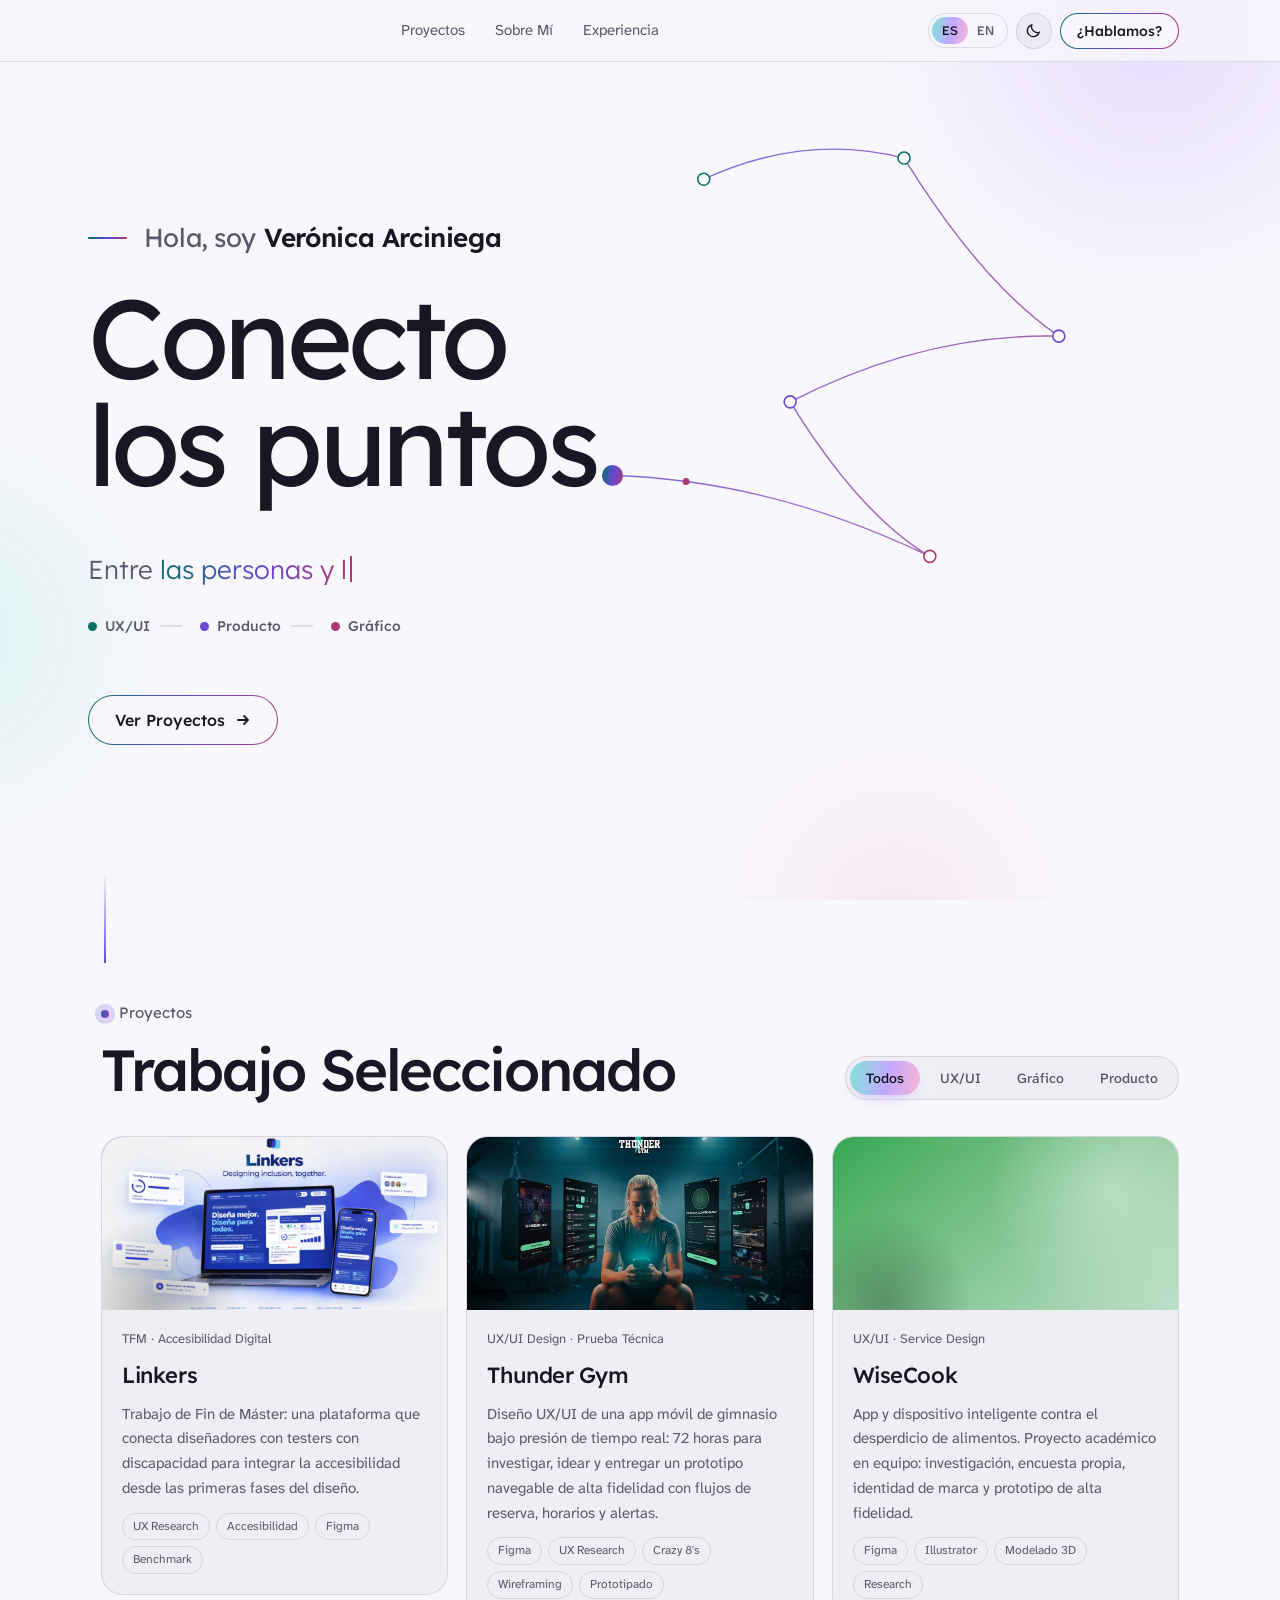
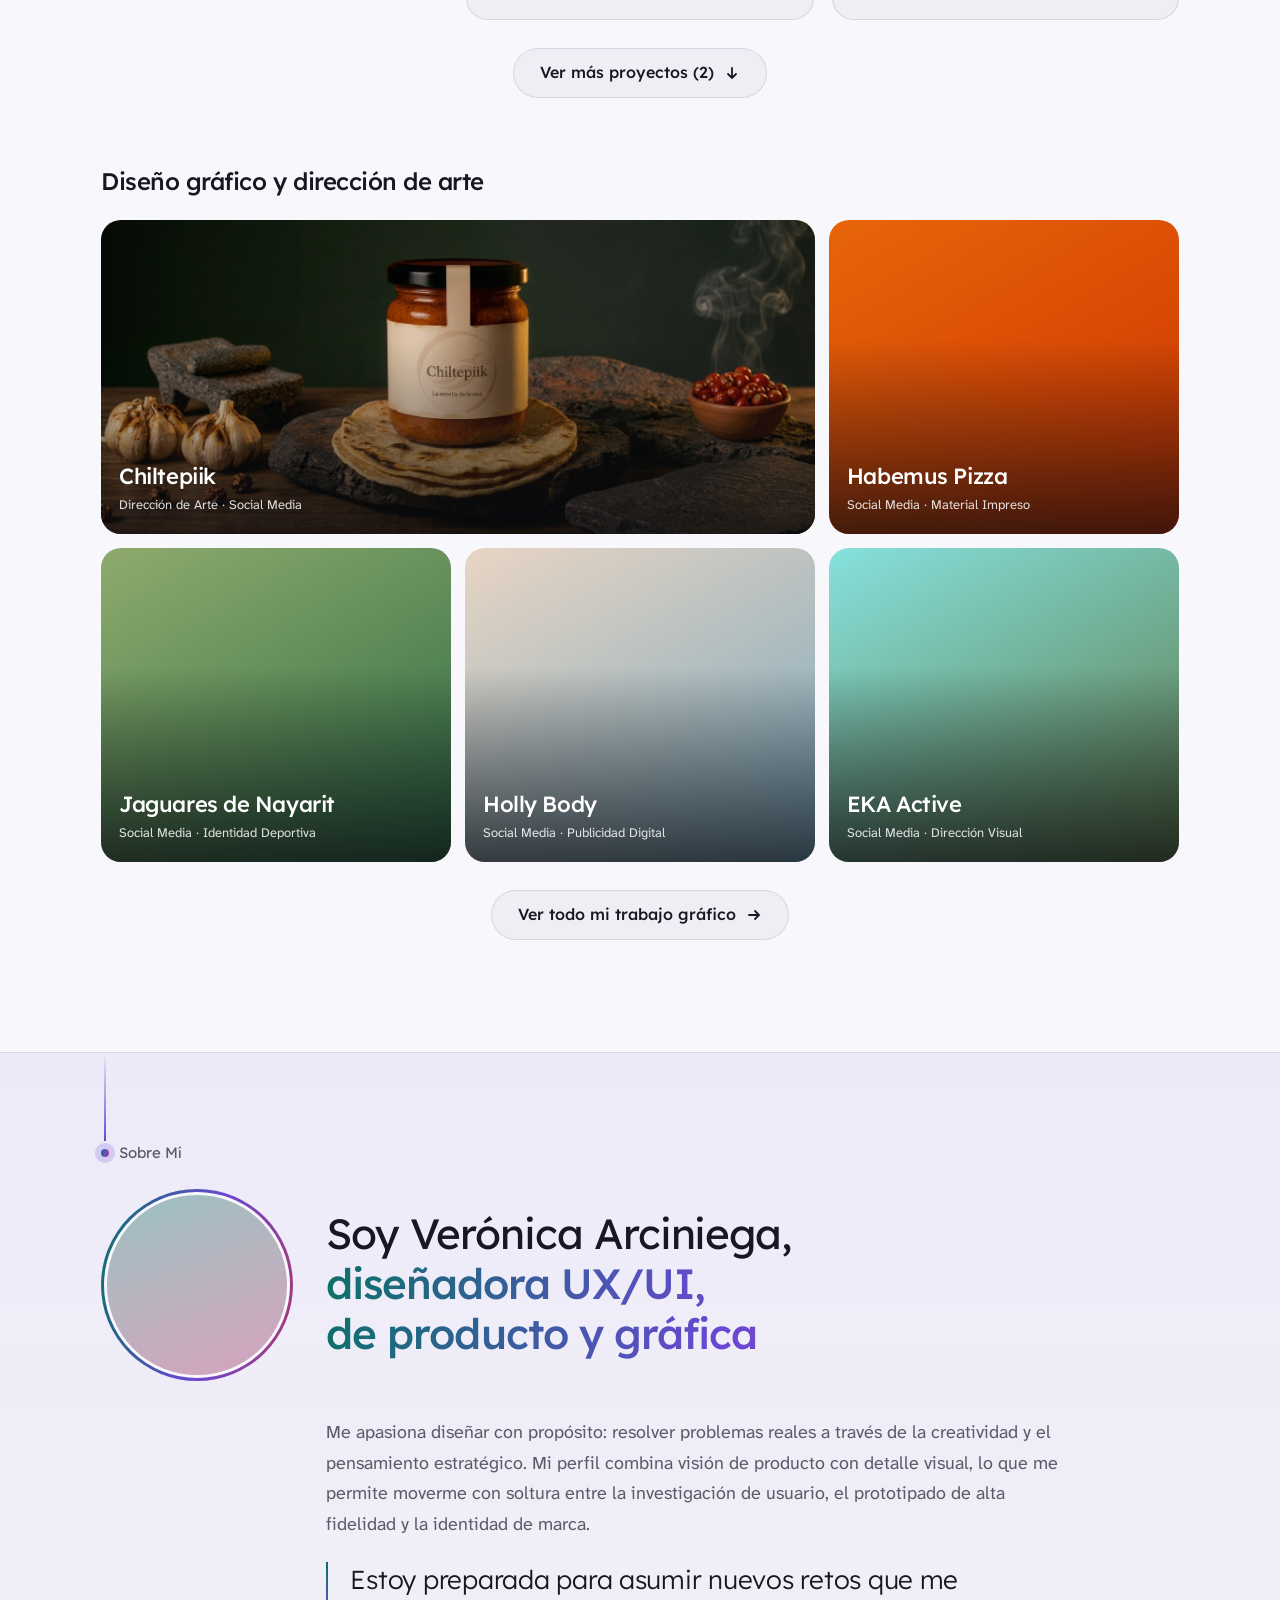
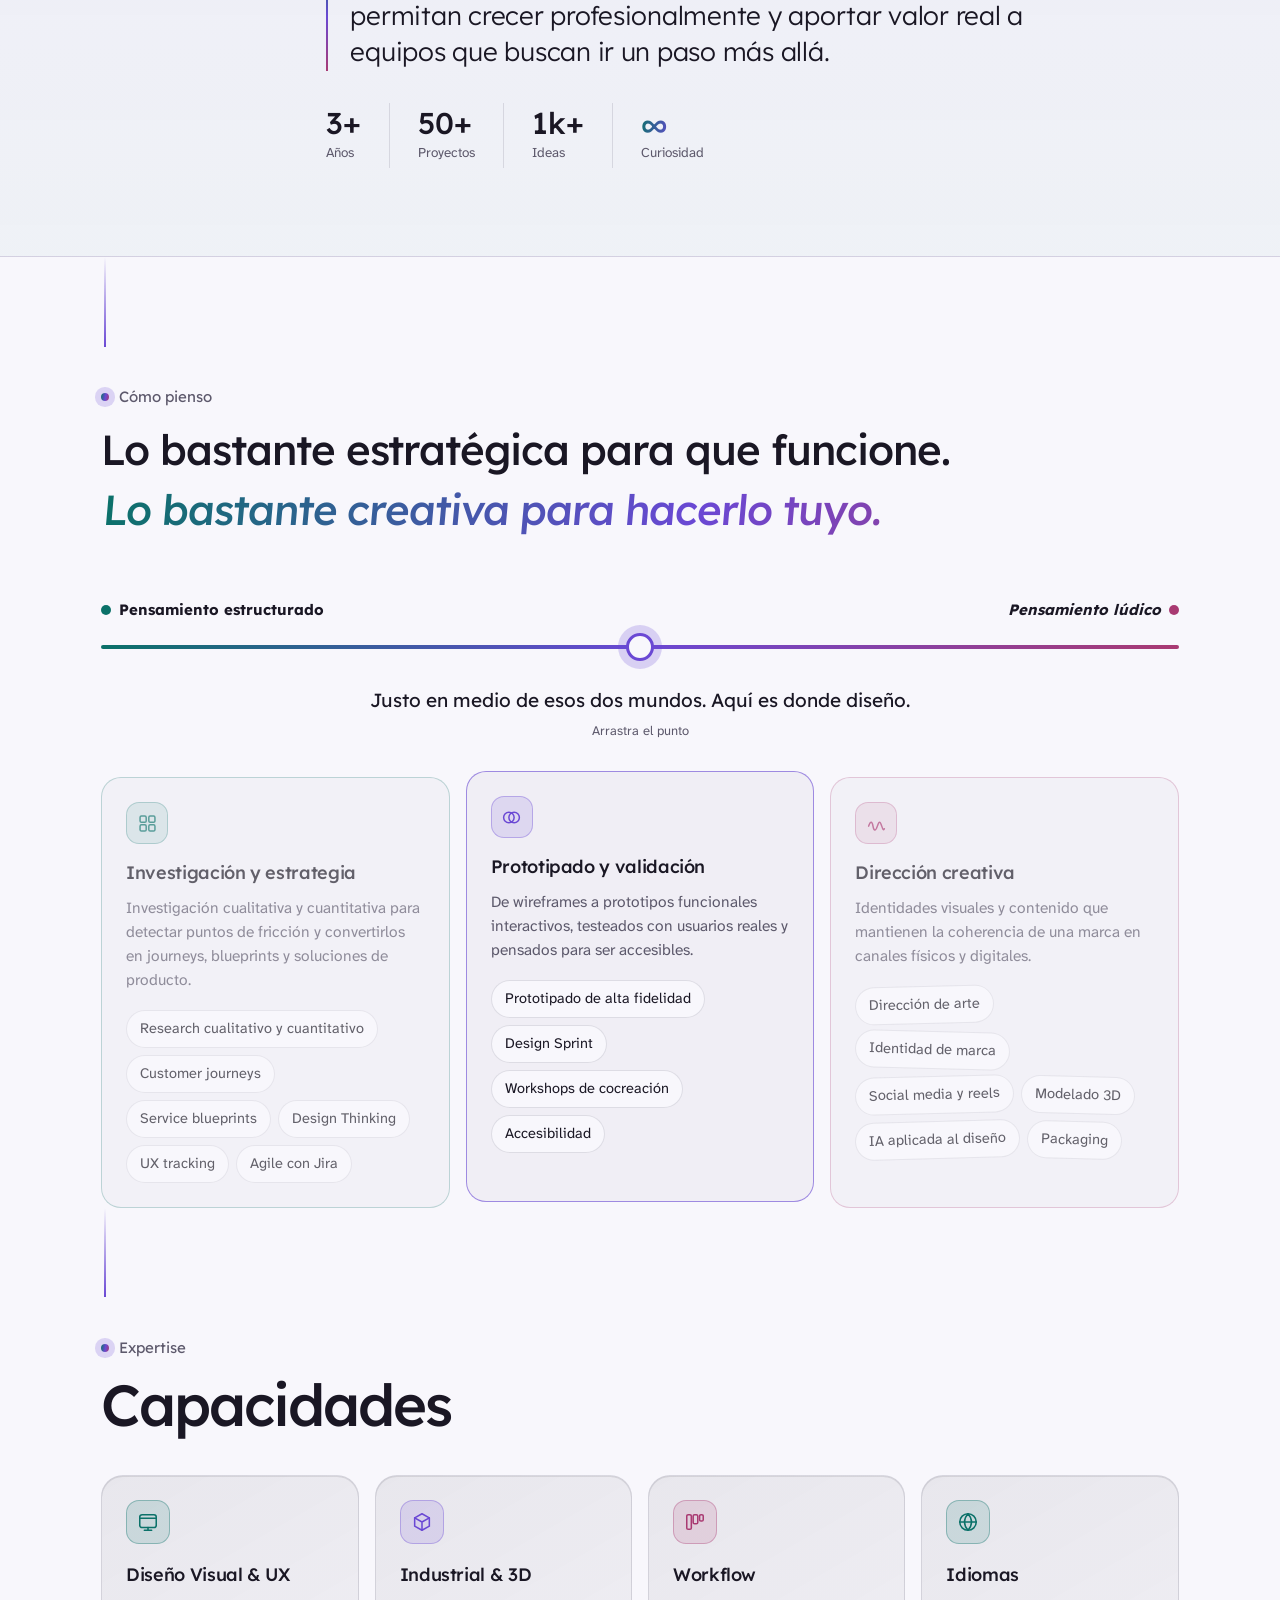
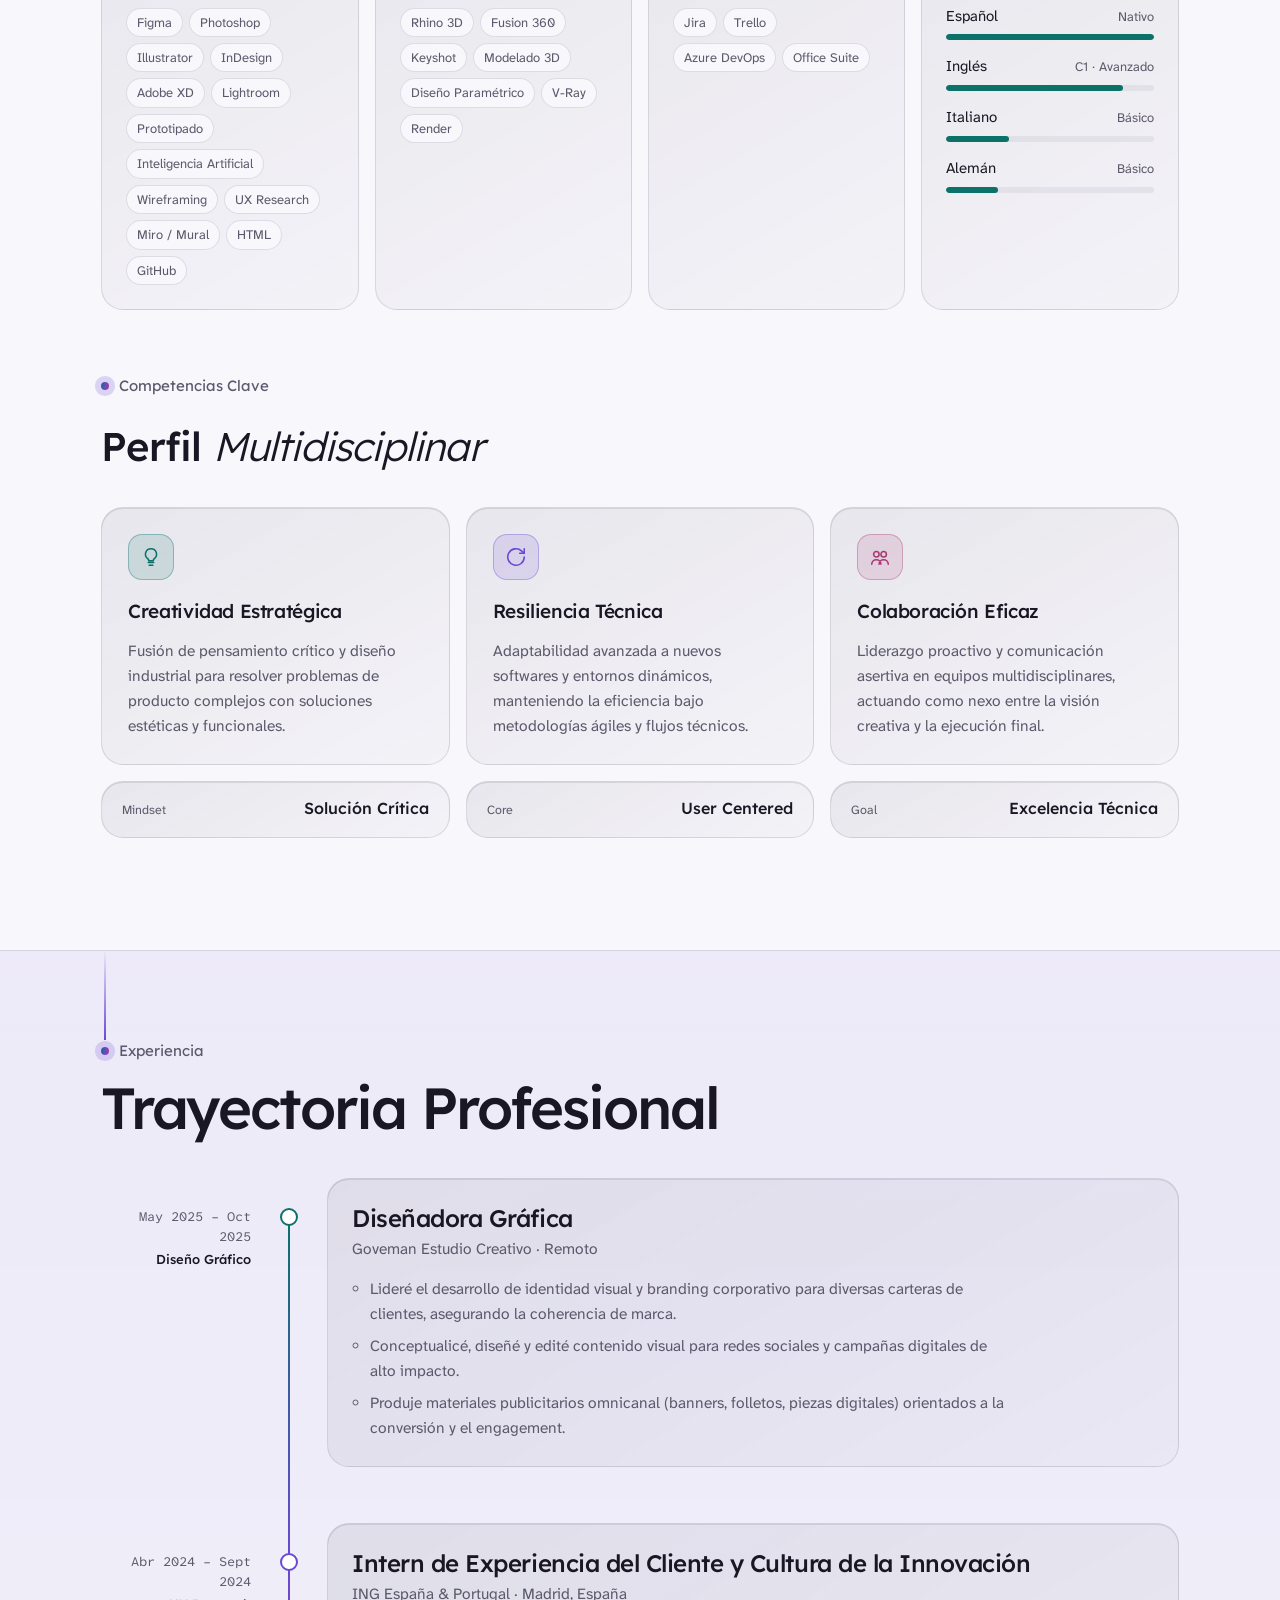
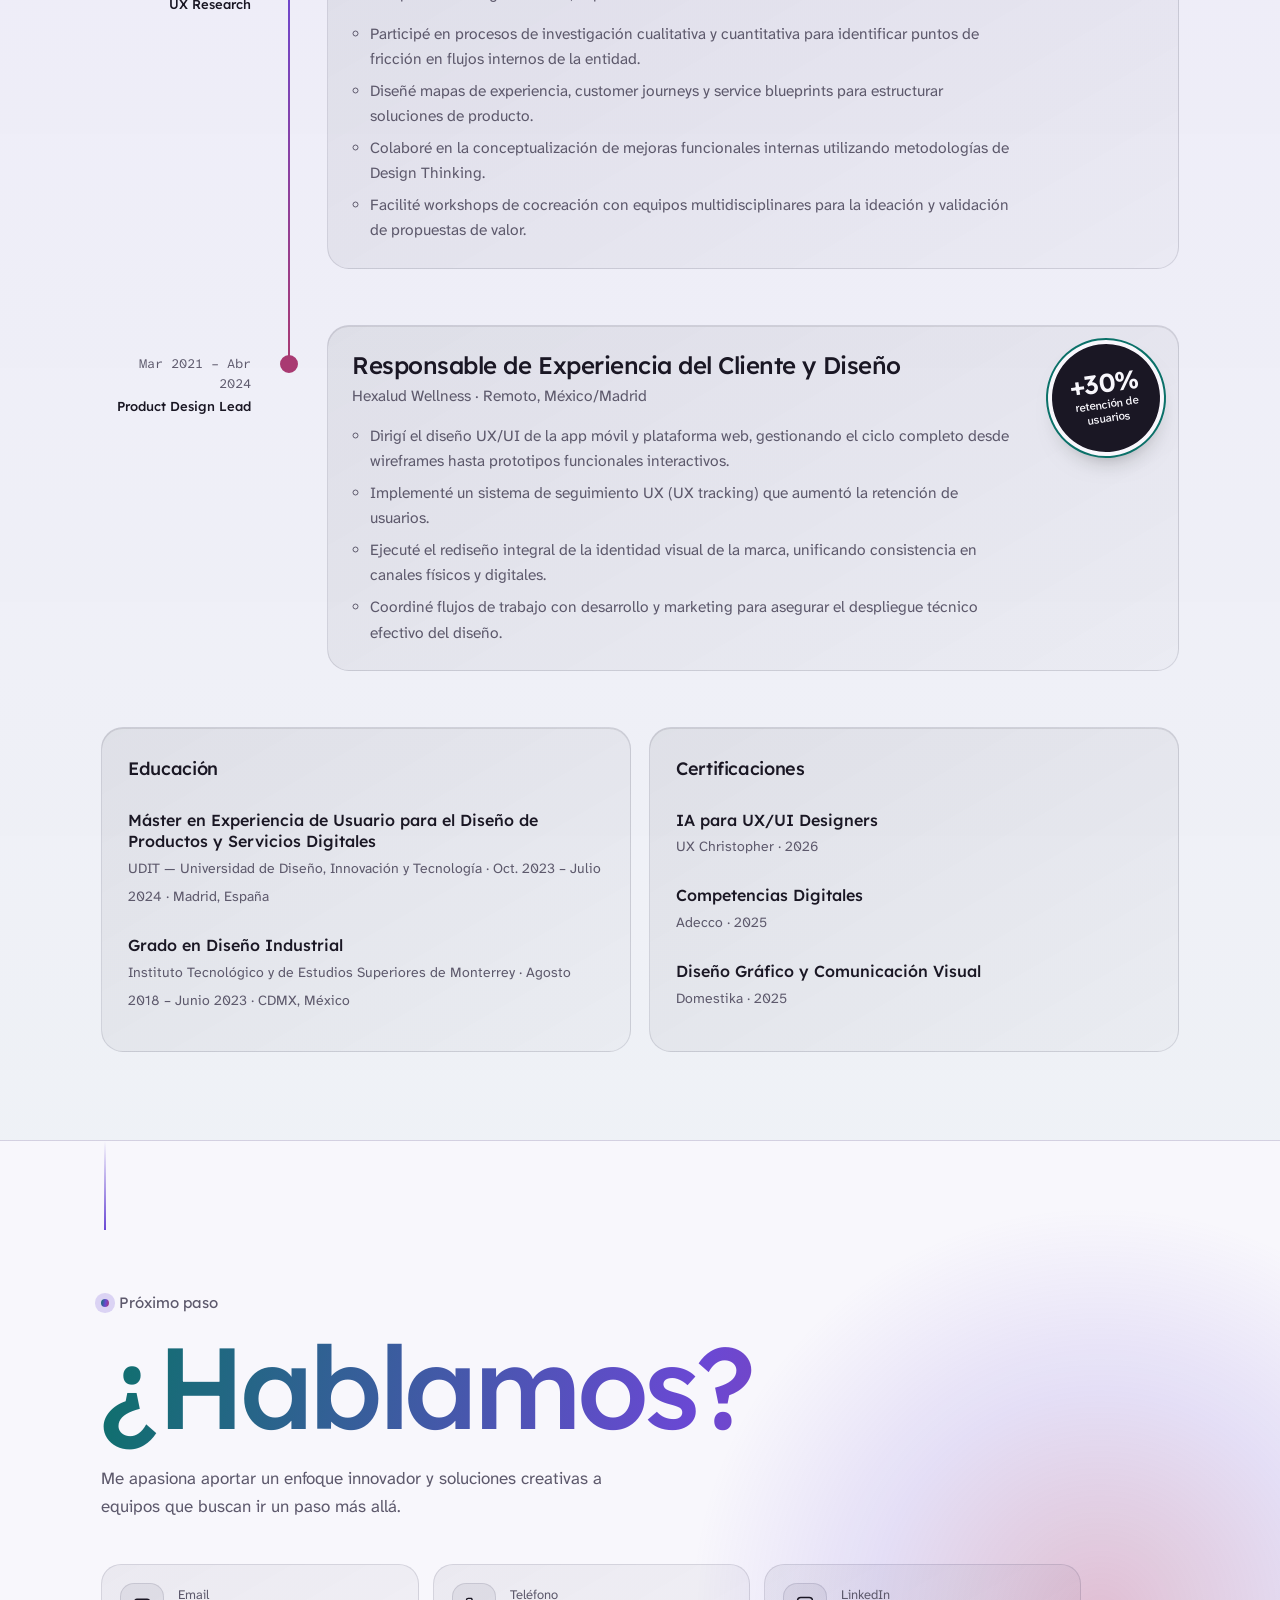
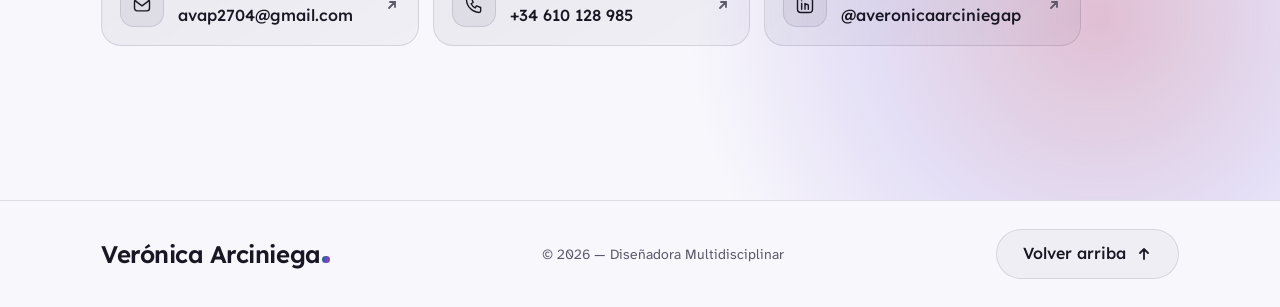
==== commit 16a1f817: "Update index.html" ====
--- a/index.html
+++ b/index.html
@@ -975,7 +975,7 @@
   const projects = [
     { id:'linkers', img:'assets/linkers-hero.jpg', cats:['uxui'], c:'#4F6BFF', name:'Linkers', link:'linkers.html',
       tag:['TFM · Accesibilidad Digital',"Master's Thesis · Digital Accessibility"],
-      desc:['Trabajo de Fin de Máster: una plataforma que conecta diseñadores con testers con discapacidad para integrar la accesibilidad desde las primeras fases del diseño, en lugar de como una auditoría final.',"Master's Thesis project: a platform connecting designers with testers with disabilities to build accessibility in from the earliest design phases, instead of as a final audit."],
+      desc:['Trabajo de Fin de Máster: una plataforma que conecta diseñadores con testers con discapacidad para integrar la accesibilidad desde las primeras fases del diseño.',"Master's Thesis project: a platform connecting designers with testers with disabilities to build accessibility in from the earliest design phases."],
       tools:['UX Research','Accesibilidad','Figma','Benchmark'],
       chain:{ es:['La accesibilidad llega como auditoría final, cuando cambiar cuesta caro.','¿Y si las personas con discapacidad participaran desde el primer boceto?','Conectar diseñadores con testers con discapacidad.','Una plataforma que integra el testeo en las primeras fases.','Accesibilidad desde el inicio.'],
               en:['Accessibility arrives as a final audit, when change is expensive.','What if people with disabilities took part from the first sketch?','Connect designers with testers with disabilities.','A platform that brings testing into the earliest phases.','Accessibility from the start.'] } },
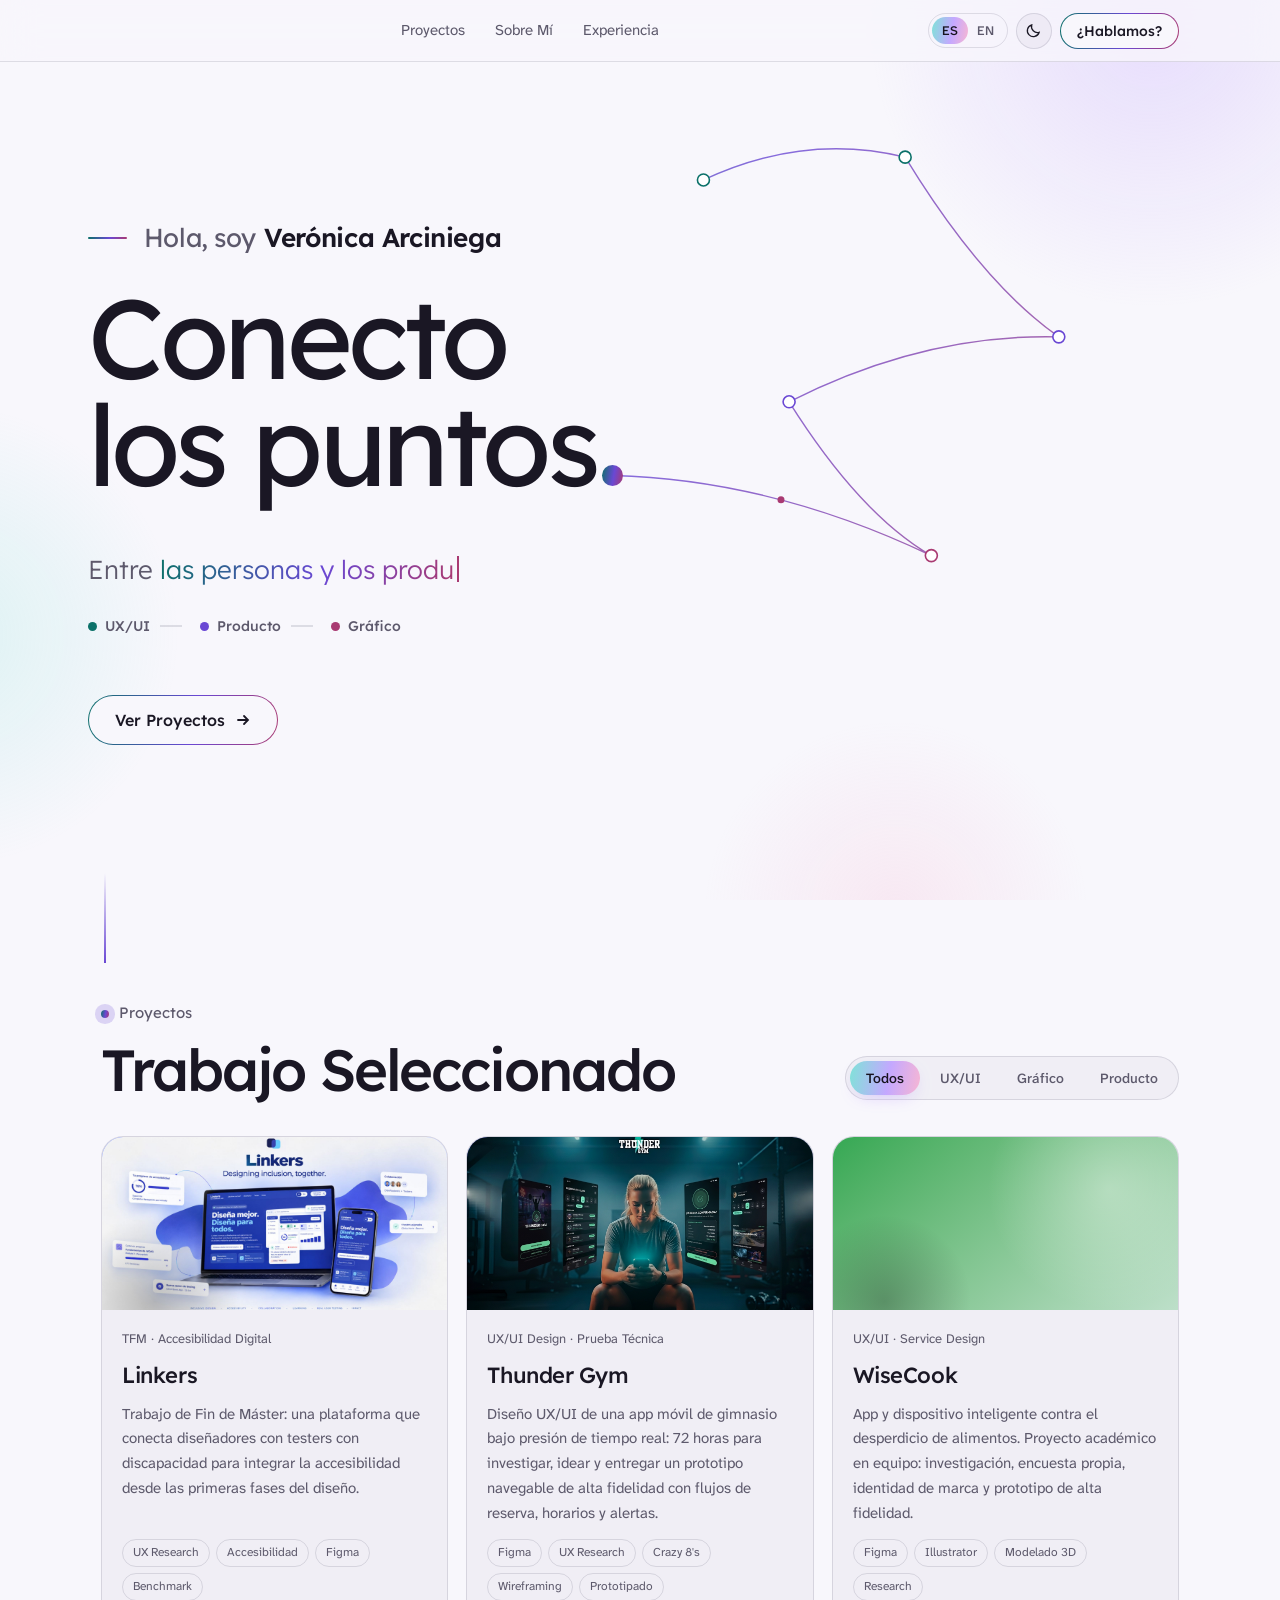
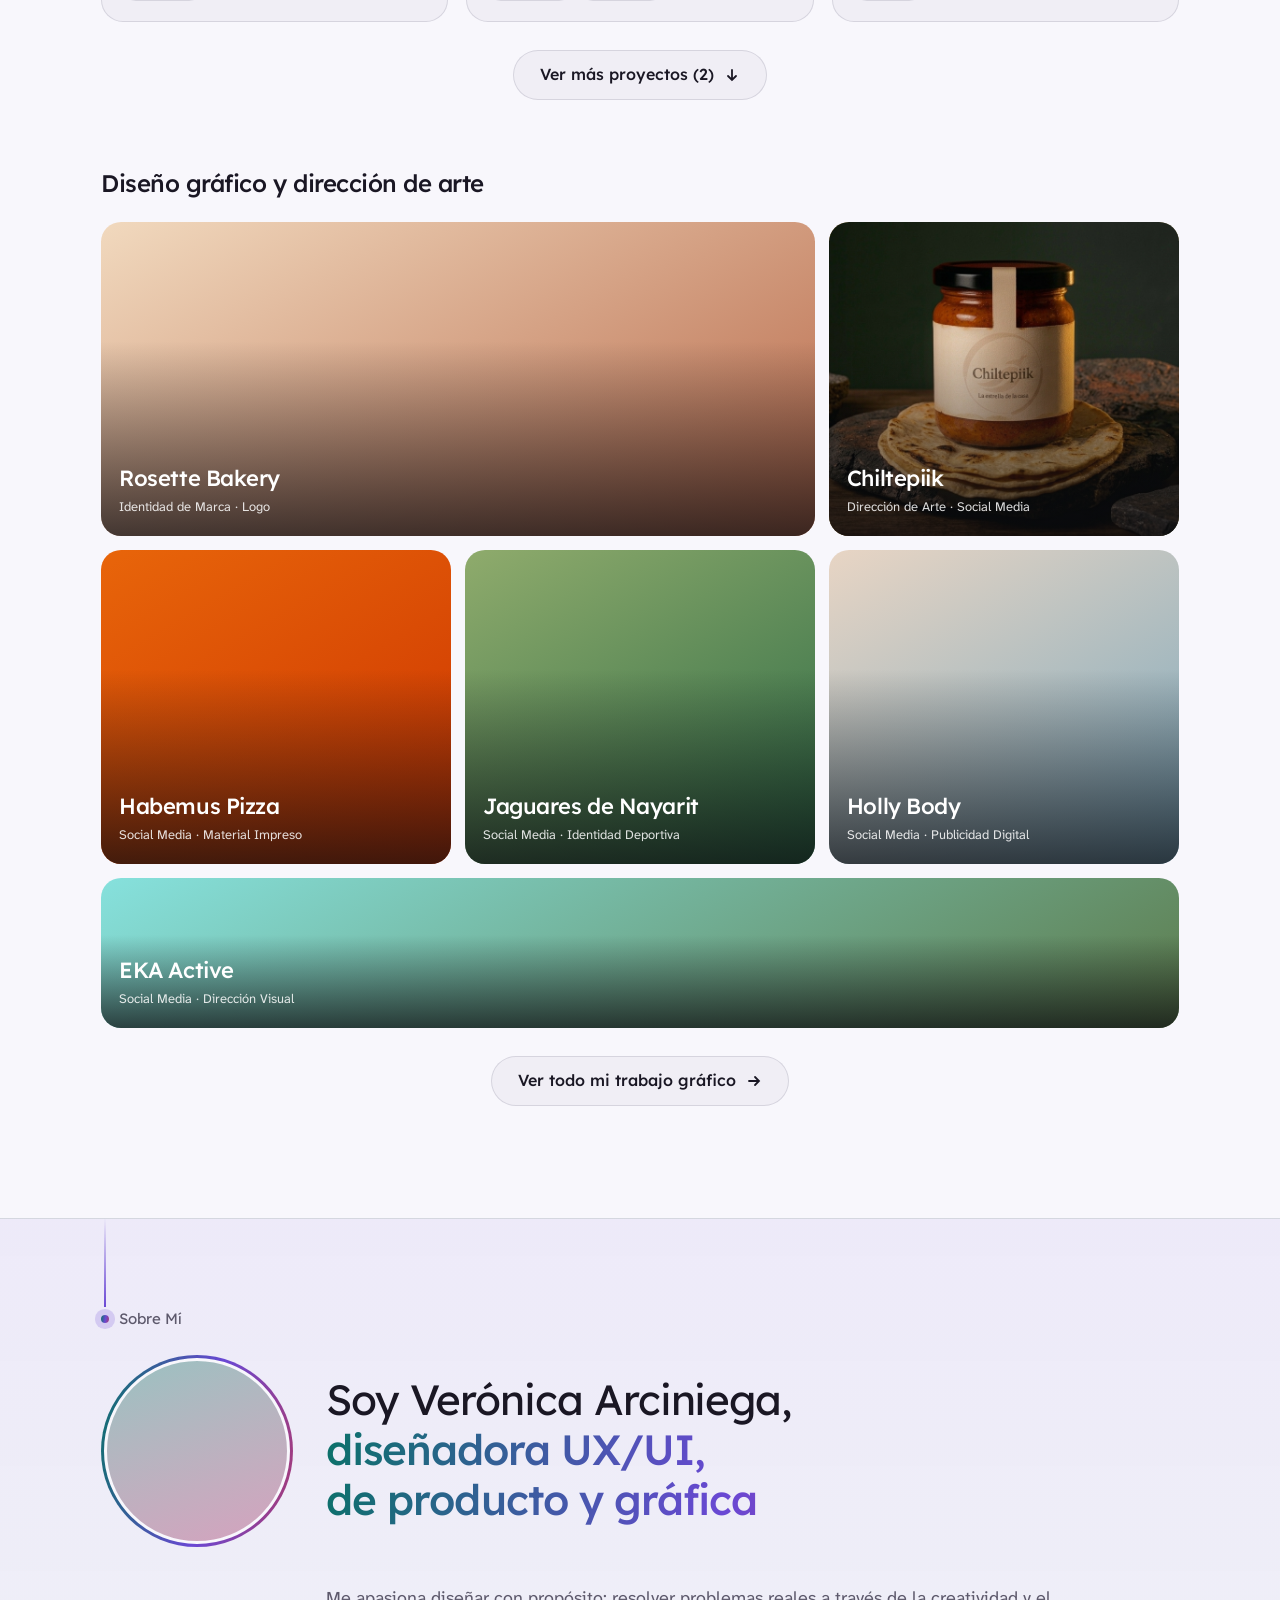
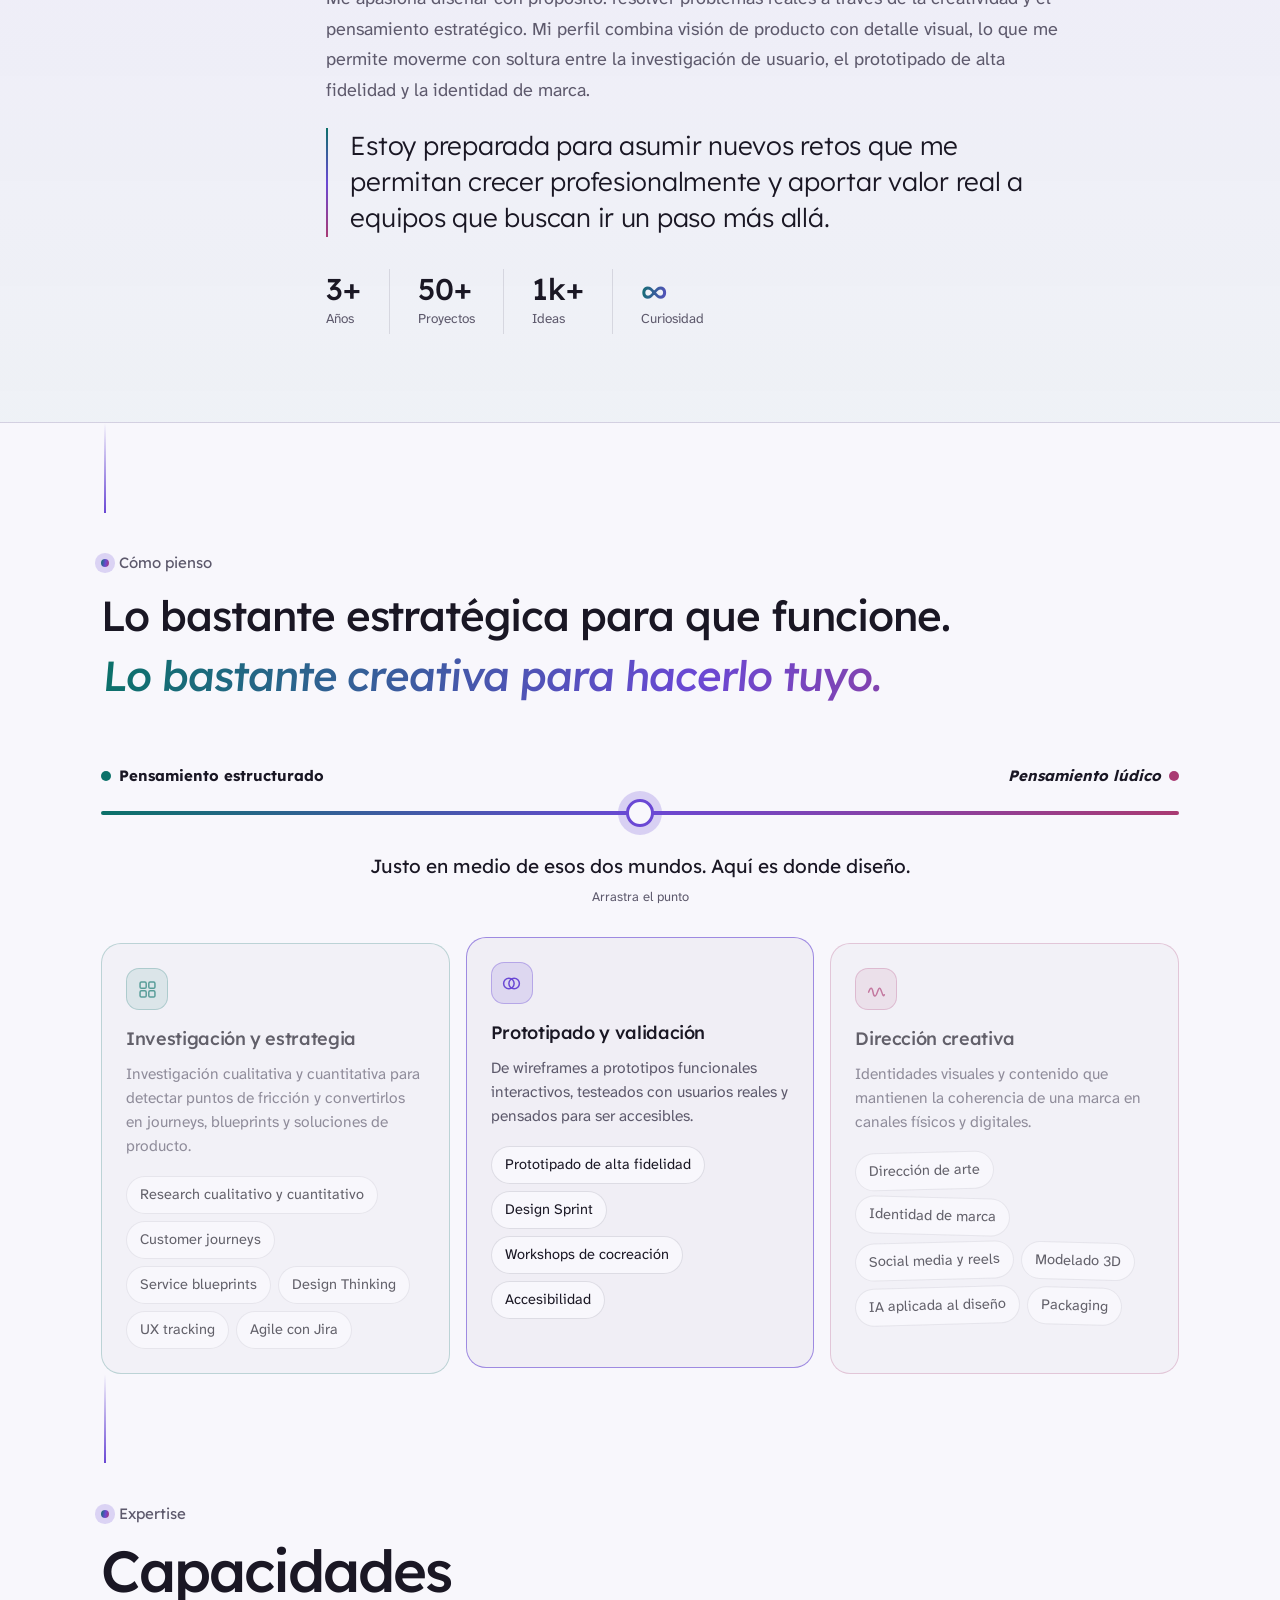
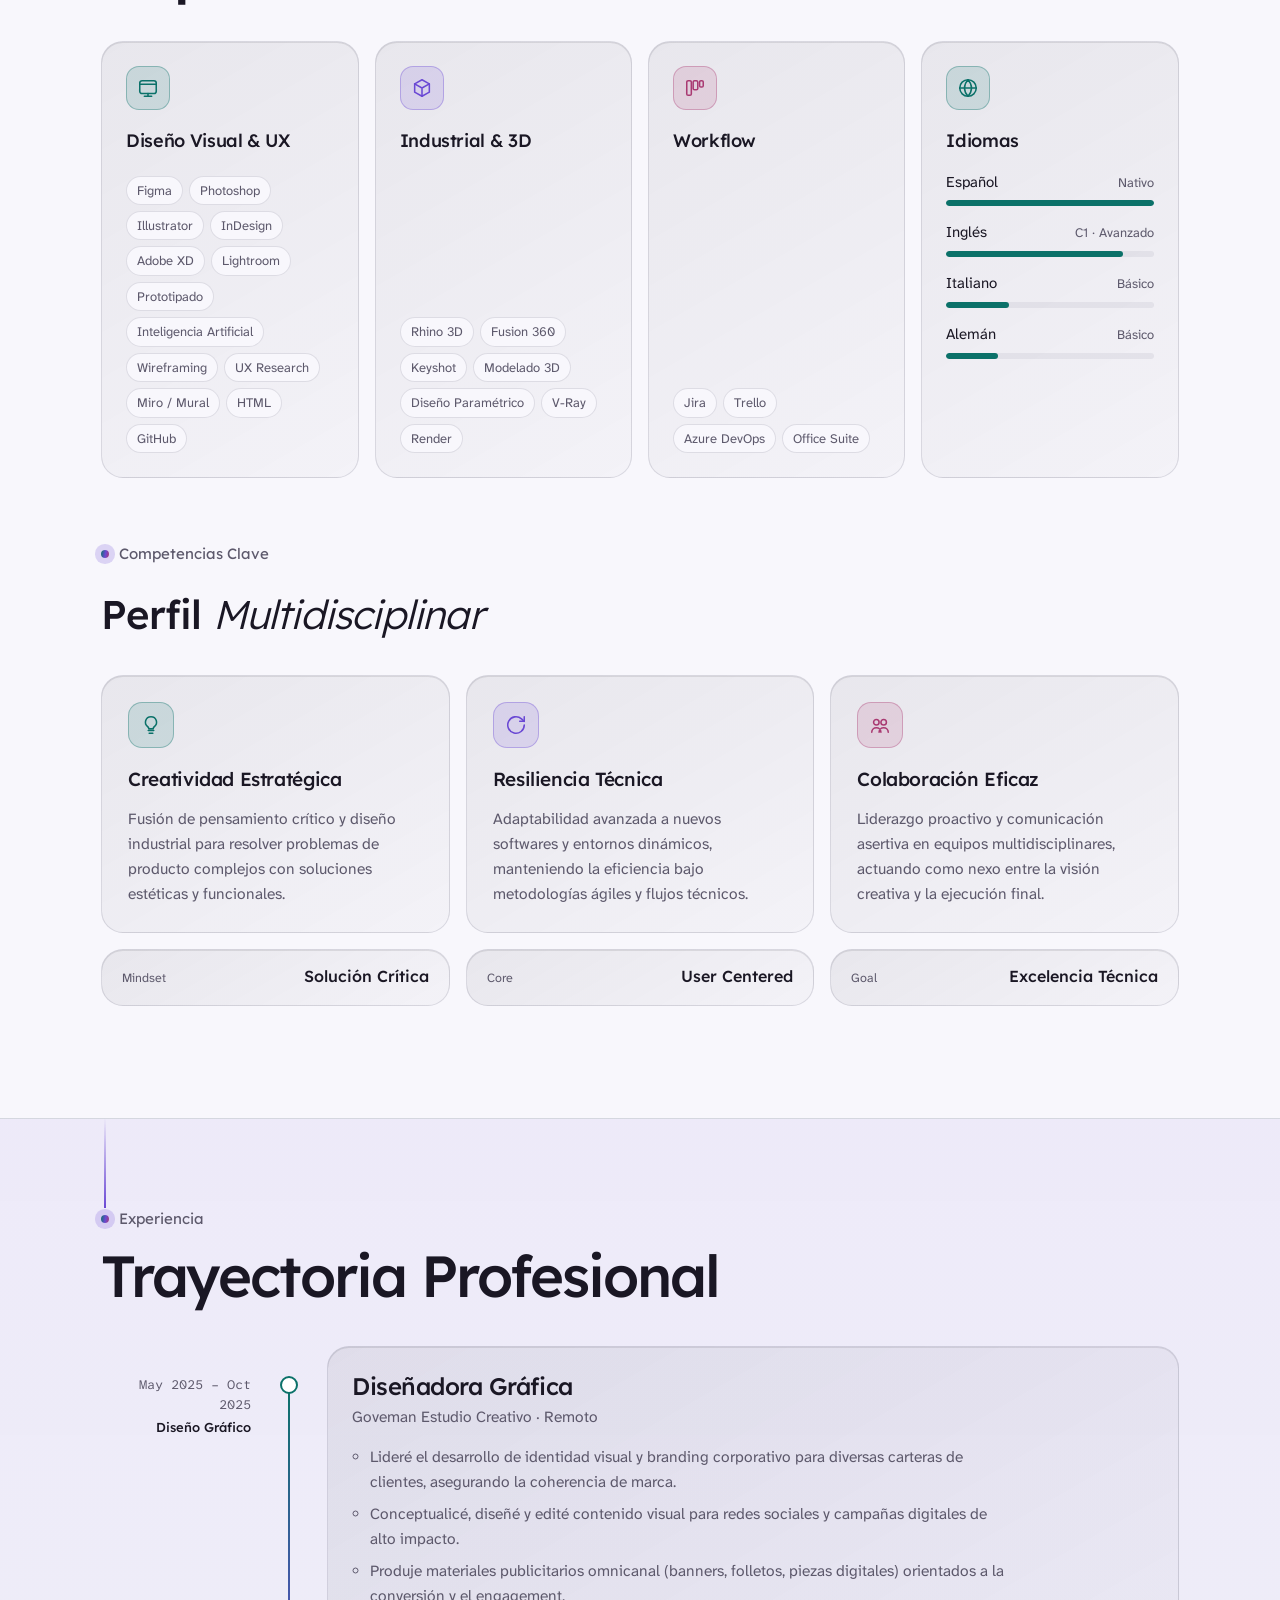
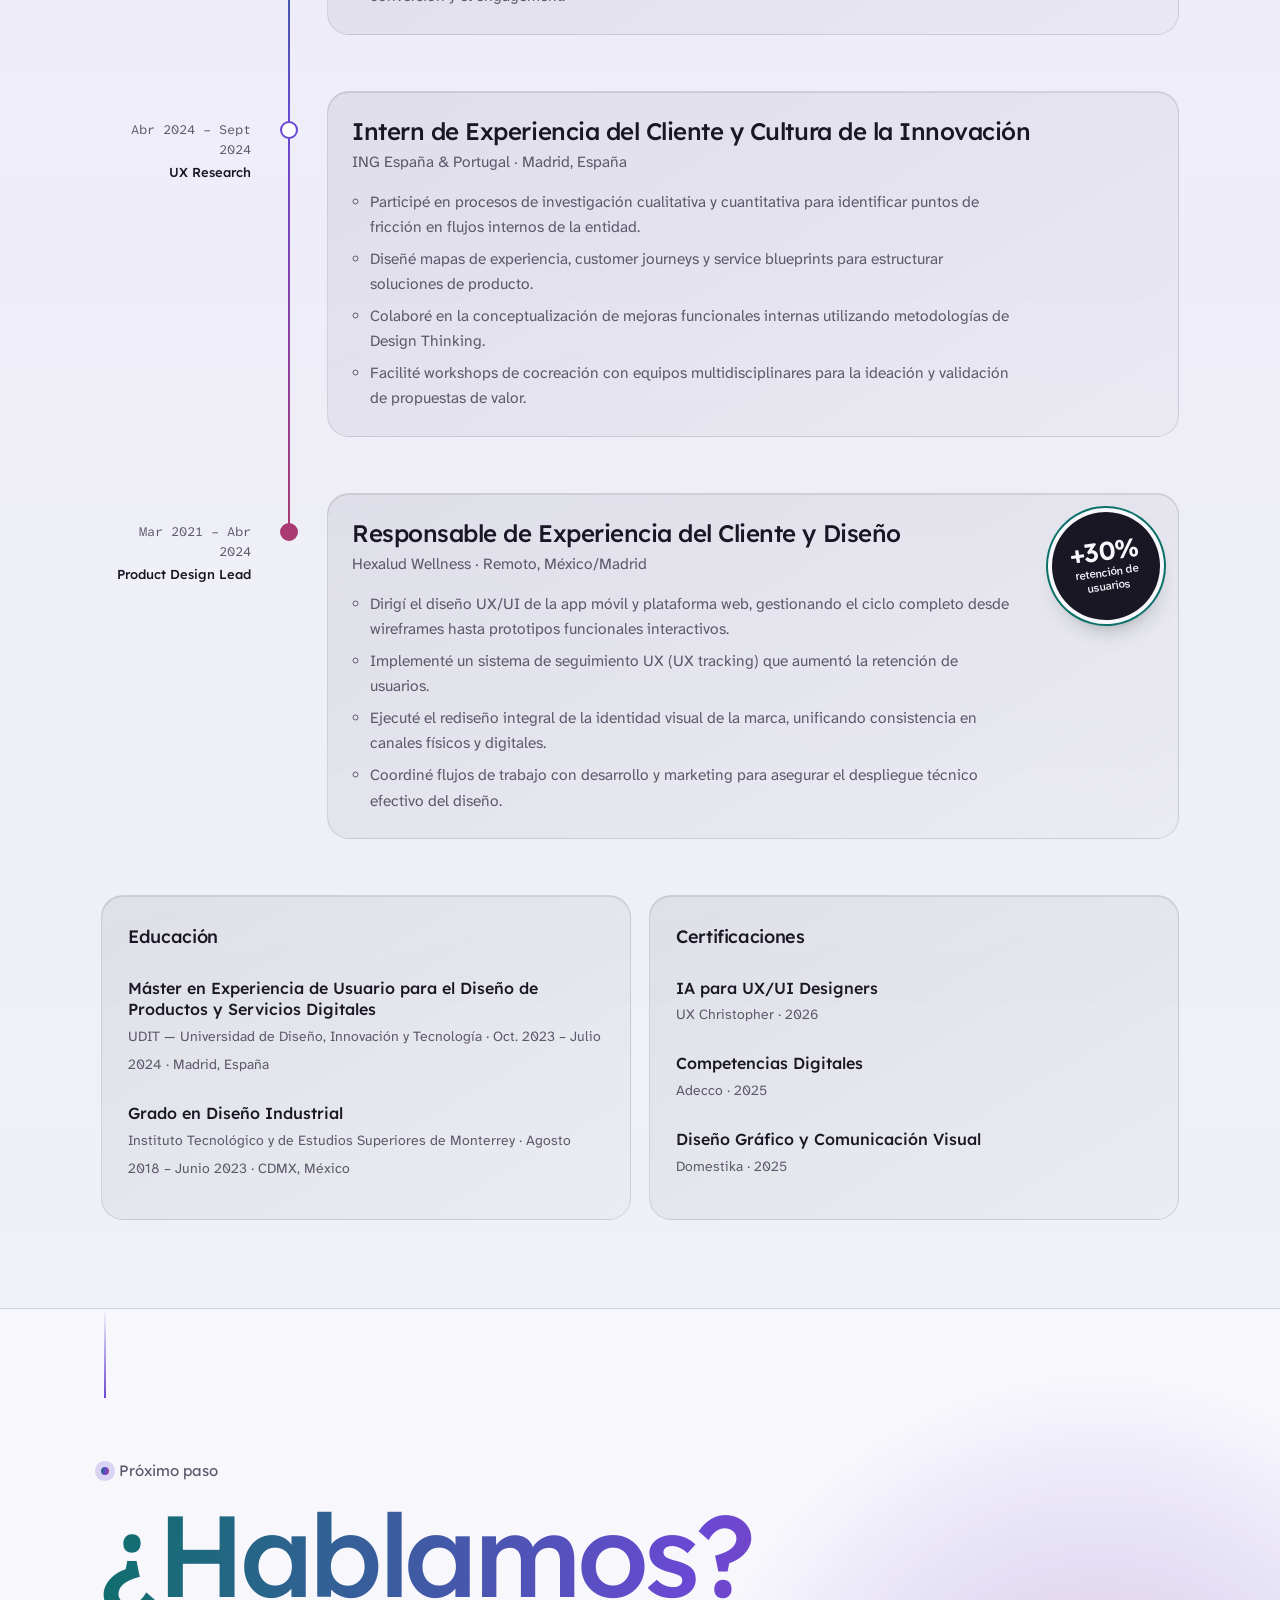
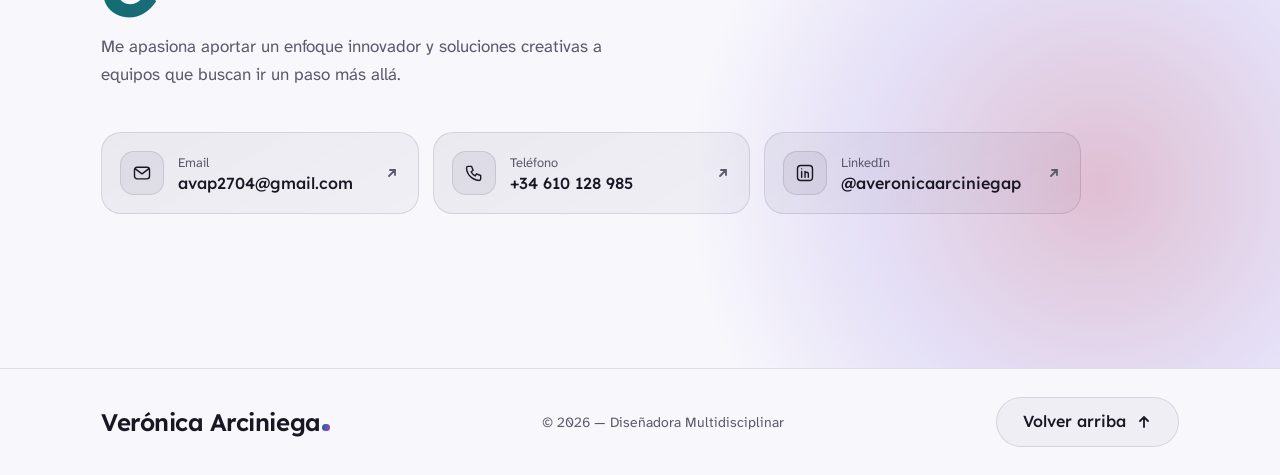
==== commit 0524bbf6: "Update index.html" ====
--- a/index.html
+++ b/index.html
@@ -233,7 +233,7 @@
 .filters button{transition:color .2s,background .2s}
 .filters button:hover{color:var(--fg)}
 .filters button[aria-pressed="true"]{background:var(--pastel);color:var(--on-pastel);box-shadow:0 6px 18px -8px rgba(196,168,255,.8)}
-.grid{margin-top:36px;display:grid;grid-template-columns:repeat(3,minmax(0,1fr));gap:18px;align-items:start}
+.grid{margin-top:36px;display:grid;grid-template-columns:repeat(3,minmax(0,1fr));gap:18px;align-items:stretch}
 .card{border-radius:22px;border:1px solid var(--line);background:var(--surface);overflow:hidden;display:flex;flex-direction:column;min-width:0;transition:border-color .25s}
 .card:hover{border-color:color-mix(in srgb,var(--c) 55%,transparent)}
 .thumb{position:relative;aspect-ratio:16/8;max-width:100%;background:linear-gradient(140deg,var(--c),color-mix(in srgb,var(--c) 30%,var(--bg)));display:block;overflow:hidden}
@@ -245,13 +245,13 @@
 .thumb .see{position:absolute;right:14px;bottom:14px;z-index:1;font:500 13px var(--display);padding:6px 12px;border-radius:999px;color:#17131f;background:rgba(255,255,255,.85);opacity:0;transform:translateY(4px);transition:opacity .3s,transform .3s}
 .card:hover .thumb .see{opacity:1;transform:none}
 .more-row{display:flex;justify-content:center;margin-top:28px}
-.card-body{padding:18px 20px 20px;display:flex;flex-direction:column;gap:8px}
+.card-body{padding:18px 20px 20px;display:flex;flex-direction:column;gap:8px;flex:1}
 .card-tag{font-size:13px;color:var(--muted)}
 .card h3{font-size:22px}
 .card h3 a{text-decoration:none}
 .card h3 a:hover{text-decoration:underline;text-decoration-color:var(--c);text-underline-offset:4px}
 .card p{font-size:15px;color:var(--muted)}
-.chips{display:flex;flex-wrap:wrap;gap:6px;margin-top:4px}
+.chips{display:flex;flex-wrap:wrap;gap:6px;margin-top:auto;padding-top:6px}
 .chips span{font-size:12px;padding:3px 10px;border-radius:999px;border:1px solid var(--line);color:var(--muted)}
 details.dots{margin-top:8px;border-top:1px solid var(--line);padding-top:12px}
 details.dots summary{list-style:none;cursor:pointer;display:flex;align-items:center;gap:12px;font:500 14px var(--display);color:var(--fg)}
@@ -291,8 +291,8 @@
 .tile h4{font-size:clamp(18px,2vw,22px)}
 .tile span{font-size:13px;opacity:.85}
 /* mosaico sin huecos: una pieza grande + una mediana arriba, tres iguales abajo */
-.t1{grid-column:span 4;grid-row:span 2}.t2{grid-column:span 2;grid-row:span 2}.t3,.t4,.t5{grid-column:span 2;grid-row:span 2}
-@media (max-width:820px){.mood{grid-template-columns:repeat(2,1fr);grid-auto-rows:150px}.t1{grid-column:span 2;grid-row:span 2}.t2,.t3,.t4,.t5{grid-column:span 1;grid-row:span 1}}
+.t1{grid-column:span 4;grid-row:span 2}.t2{grid-column:span 2;grid-row:span 2}.t3,.t4,.t5{grid-column:span 2;grid-row:span 2}.t6{grid-column:span 6;grid-row:span 1}
+@media (max-width:820px){.mood{grid-template-columns:repeat(2,1fr);grid-auto-rows:150px}.t1{grid-column:span 2;grid-row:span 2}.t2,.t3,.t4,.t5{grid-column:span 1;grid-row:span 1}.t6{grid-column:span 2;grid-row:span 1}}
 
 /* sobre mí */
 /* Sobre mí: cabecera con foto, titular a todo el ancho, dos columnas y cifras unidas por una línea */
@@ -748,11 +748,12 @@
           <h3 data-en="Graphic design &amp; art direction">Diseño gráfico y dirección de arte</h3>
         </div>
         <div class="mood">
-          <a class="tile t1" href="chiltepik.html" style="--a:#edc491;--b:#5C6B3A"><img src="assets/chiltepik-hero.jpg" alt="" loading="lazy" onerror="this.remove()"><h4>Chiltepiik</h4><span data-en="Art Direction · Social Media">Dirección de Arte · Social Media</span></a>
-          <a class="tile t2" href="habemus-pizza.html" style="--a:#E8650A;--b:#CC3300"><img src="assets/habemus-pizza-hero.jpg" alt="" loading="lazy" onerror="this.remove()"><h4>Habemus Pizza</h4><span data-en="Social Media · Print Material">Social Media · Material Impreso</span></a>
-          <a class="tile t3" href="jaguares.html" style="--a:#8fab6c;--b:#2D6B45"><img src="assets/jaguares-hero.jpg" alt="" loading="lazy" onerror="this.remove()"><h4>Jaguares de Nayarit</h4><span data-en="Social Media · Sports Identity">Social Media · Identidad Deportiva</span></a>
-          <a class="tile t4" href="holly-body.html" style="--a:#E8D5C4;--b:#7BA7BC"><img src="assets/holly-body-hero.jpg" alt="" loading="lazy" onerror="this.remove()"><h4>Holly Body</h4><span data-en="Social Media · Digital Advertising">Social Media · Publicidad Digital</span></a>
-          <a class="tile t5" href="eka-active.html" style="--a:#86e1dd;--b:#5C7A4A"><img src="assets/eka-active-hero.jpg" alt="" loading="lazy" onerror="this.remove()"><h4>EKA Active</h4><span data-en="Social Media · Visual Direction">Social Media · Dirección Visual</span></a>
+          <a class="tile t1" href="galeria.html" style="--a:#F1D9BE;--b:#B8694A"><img src="assets/rosette-bakery-hero.jpg" alt="" loading="lazy" onerror="this.remove()"><h4>Rosette Bakery</h4><span data-en="Brand Identity · Logo">Identidad de Marca · Logo</span></a>
+          <a class="tile t2" href="chiltepik.html" style="--a:#edc491;--b:#5C6B3A"><img src="assets/chiltepik-hero.jpg" alt="" loading="lazy" onerror="this.remove()"><h4>Chiltepiik</h4><span data-en="Art Direction · Social Media">Dirección de Arte · Social Media</span></a>
+          <a class="tile t3" href="habemus-pizza.html" style="--a:#E8650A;--b:#CC3300"><img src="assets/habemus-pizza-hero.jpg" alt="" loading="lazy" onerror="this.remove()"><h4>Habemus Pizza</h4><span data-en="Social Media · Print Material">Social Media · Material Impreso</span></a>
+          <a class="tile t4" href="jaguares.html" style="--a:#8fab6c;--b:#2D6B45"><img src="assets/jaguares-hero.jpg" alt="" loading="lazy" onerror="this.remove()"><h4>Jaguares de Nayarit</h4><span data-en="Social Media · Sports Identity">Social Media · Identidad Deportiva</span></a>
+          <a class="tile t5" href="holly-body.html" style="--a:#E8D5C4;--b:#7BA7BC"><img src="assets/holly-body-hero.jpg" alt="" loading="lazy" onerror="this.remove()"><h4>Holly Body</h4><span data-en="Social Media · Digital Advertising">Social Media · Publicidad Digital</span></a>
+          <a class="tile t6" href="eka-active.html" style="--a:#86e1dd;--b:#5C7A4A"><img src="assets/eka-active-hero.jpg" alt="" loading="lazy" onerror="this.remove()"><h4>EKA Active</h4><span data-en="Social Media · Visual Direction">Social Media · Dirección Visual</span></a>
         </div>
         <div class="more-row"><a class="btn-ghost" href="galeria.html"><span data-en="See all my graphic work">Ver todo mi trabajo gráfico</span><svg viewBox="0 0 16 16" fill="none" stroke="currentColor" stroke-width="1.8" stroke-linecap="round" aria-hidden="true"><path d="M3 8h10M9 4l4 4-4 4"/></svg></a></div>
       </div>
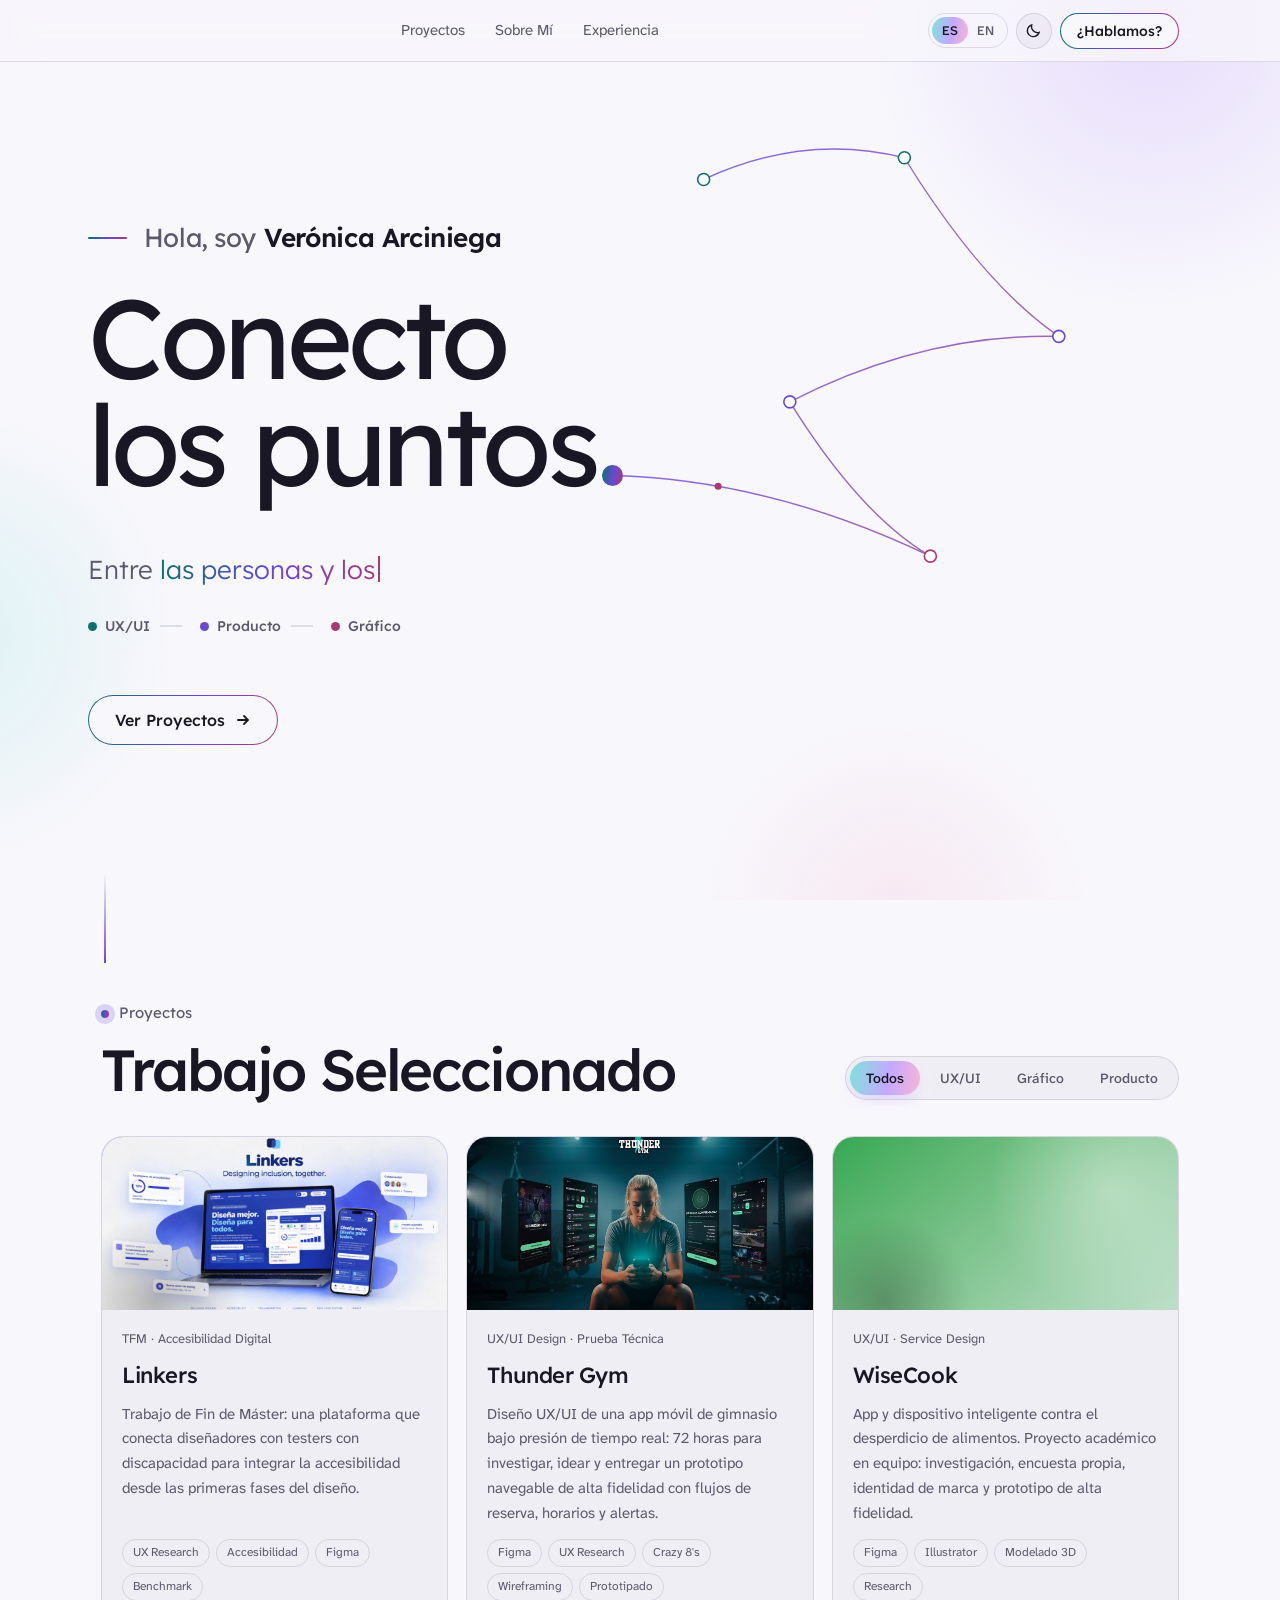
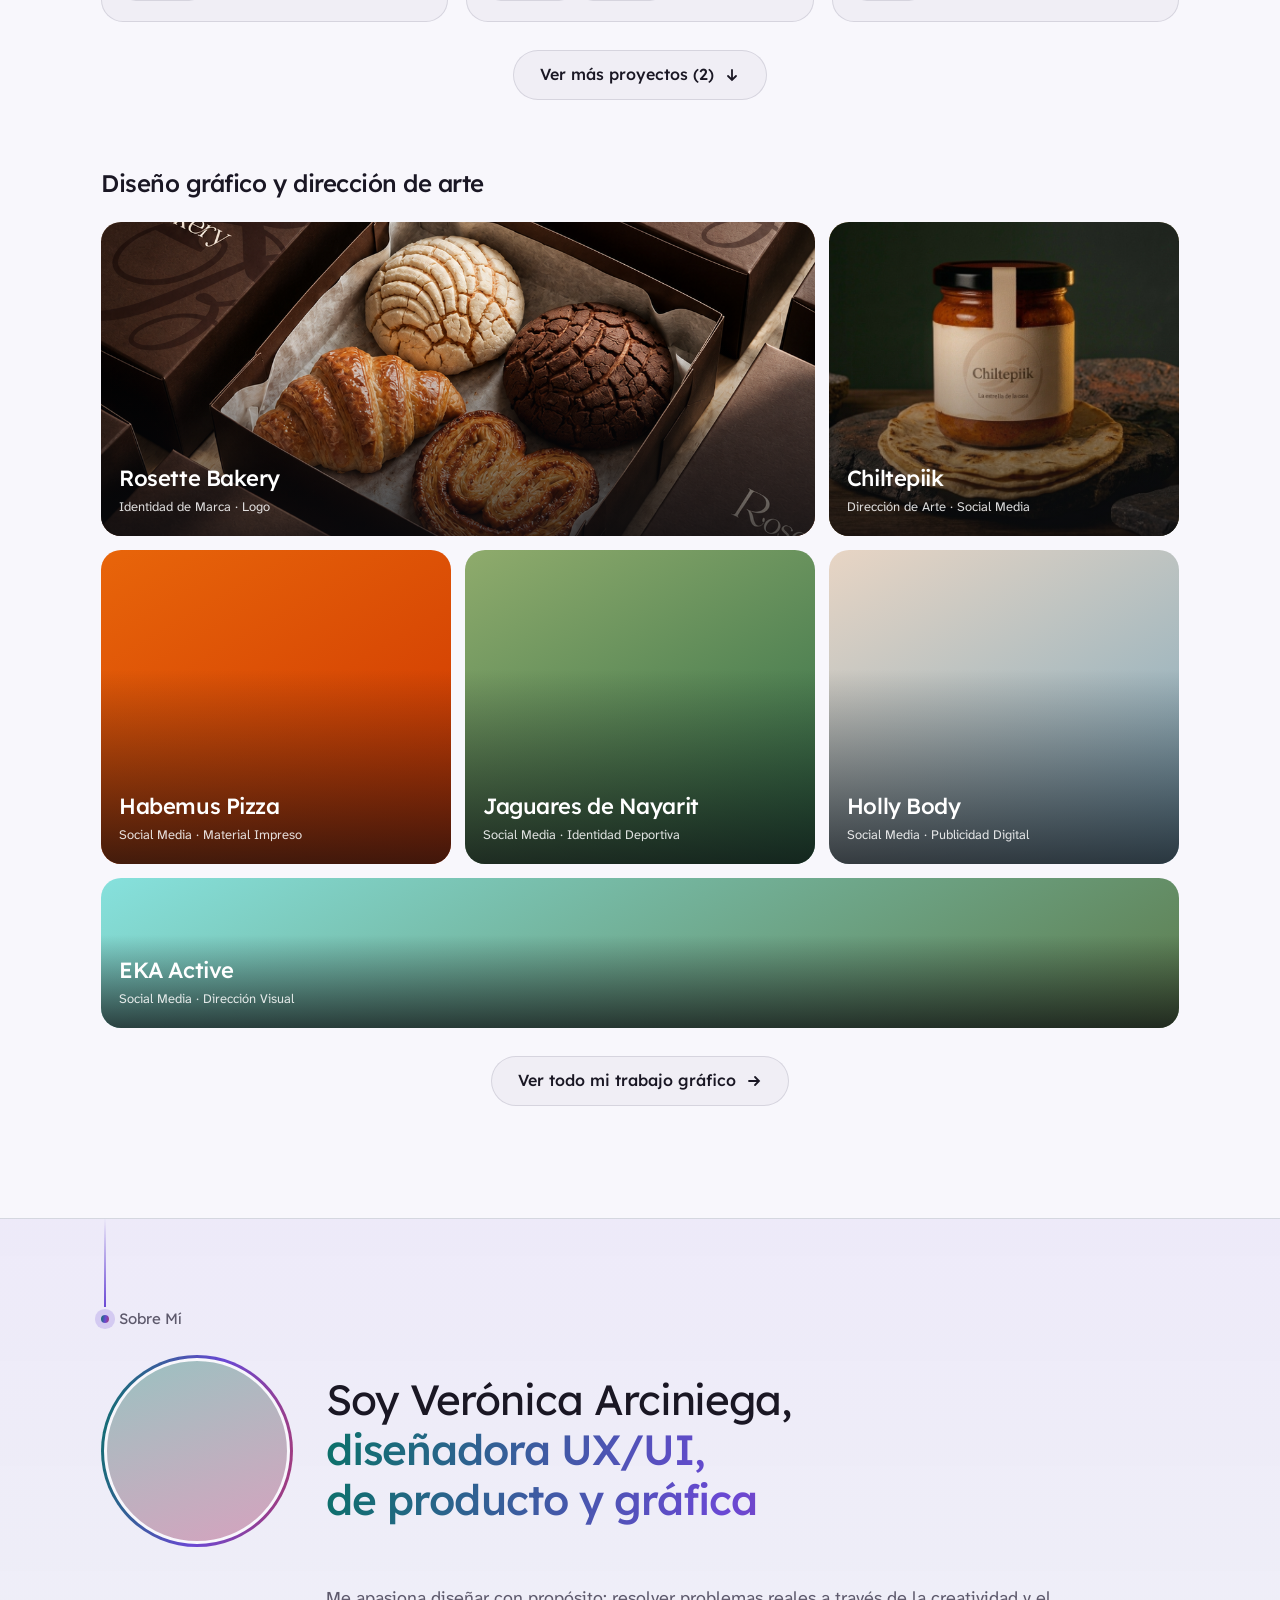
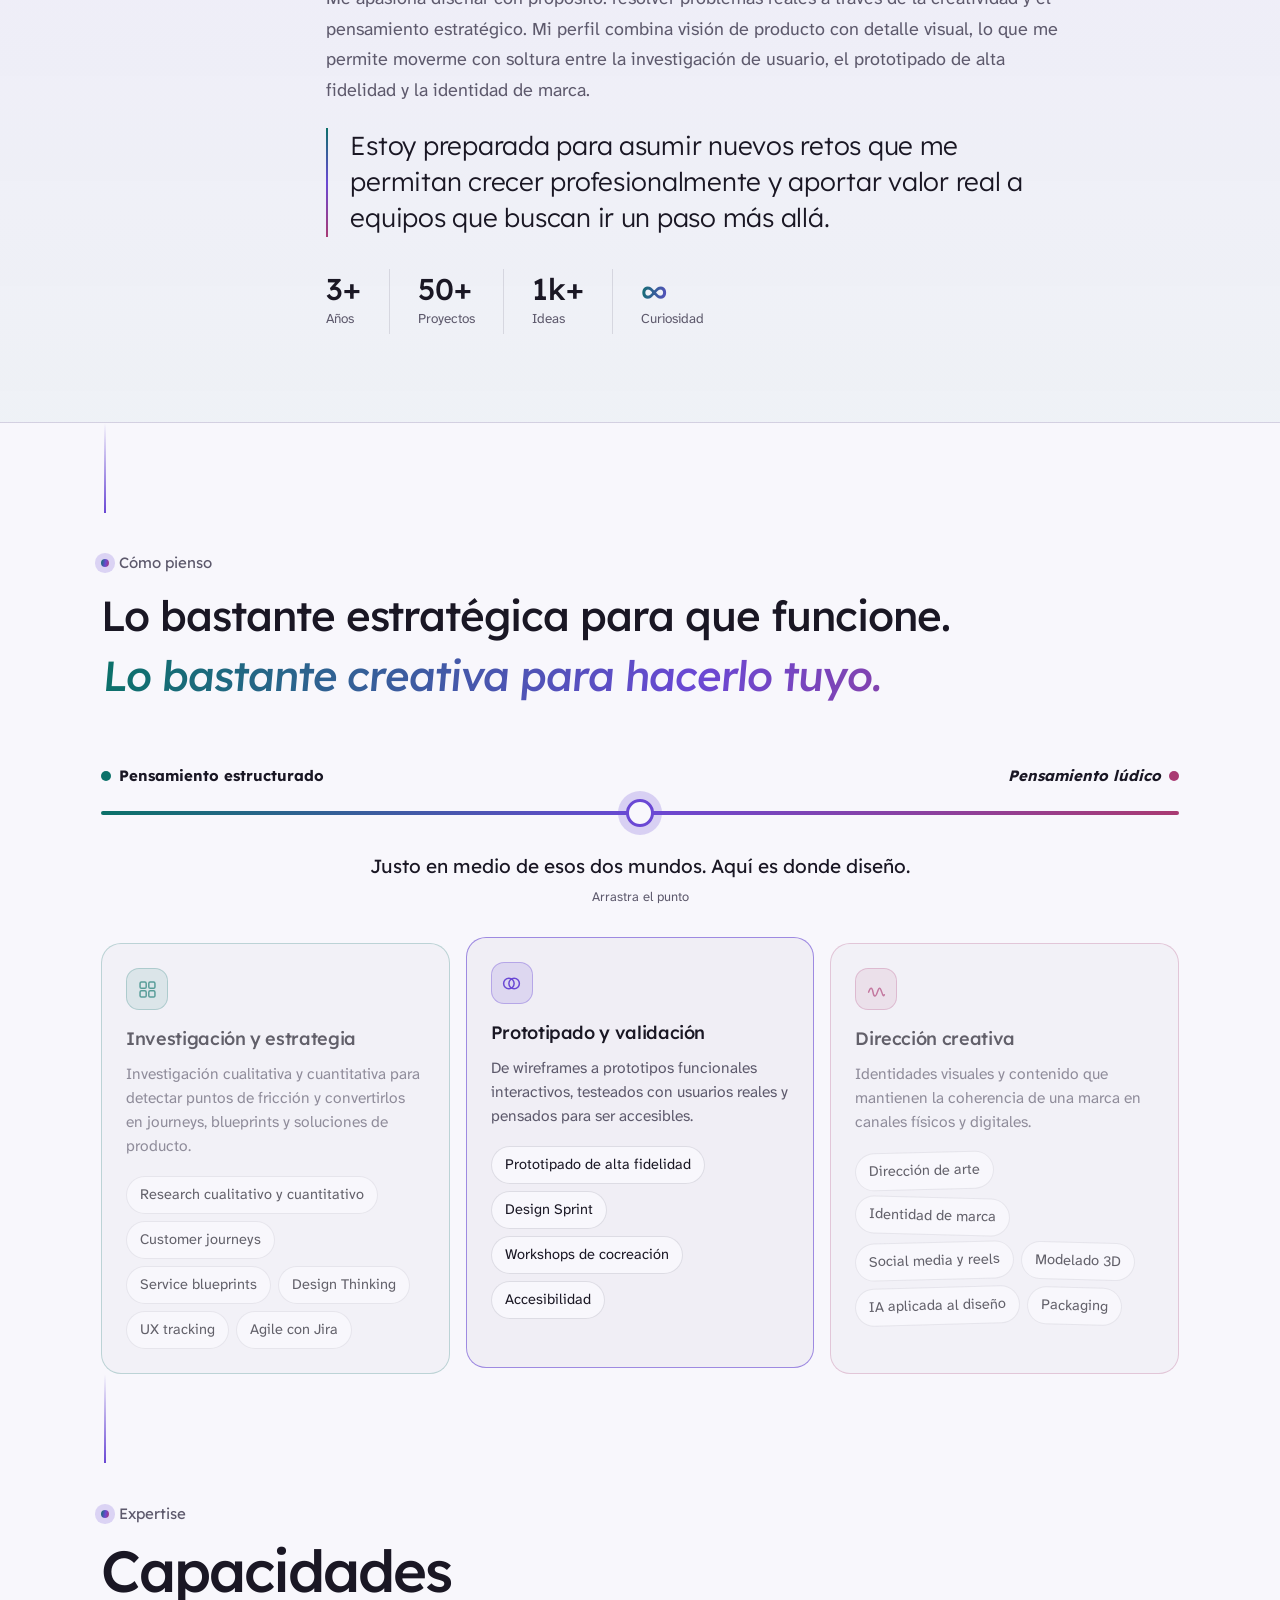
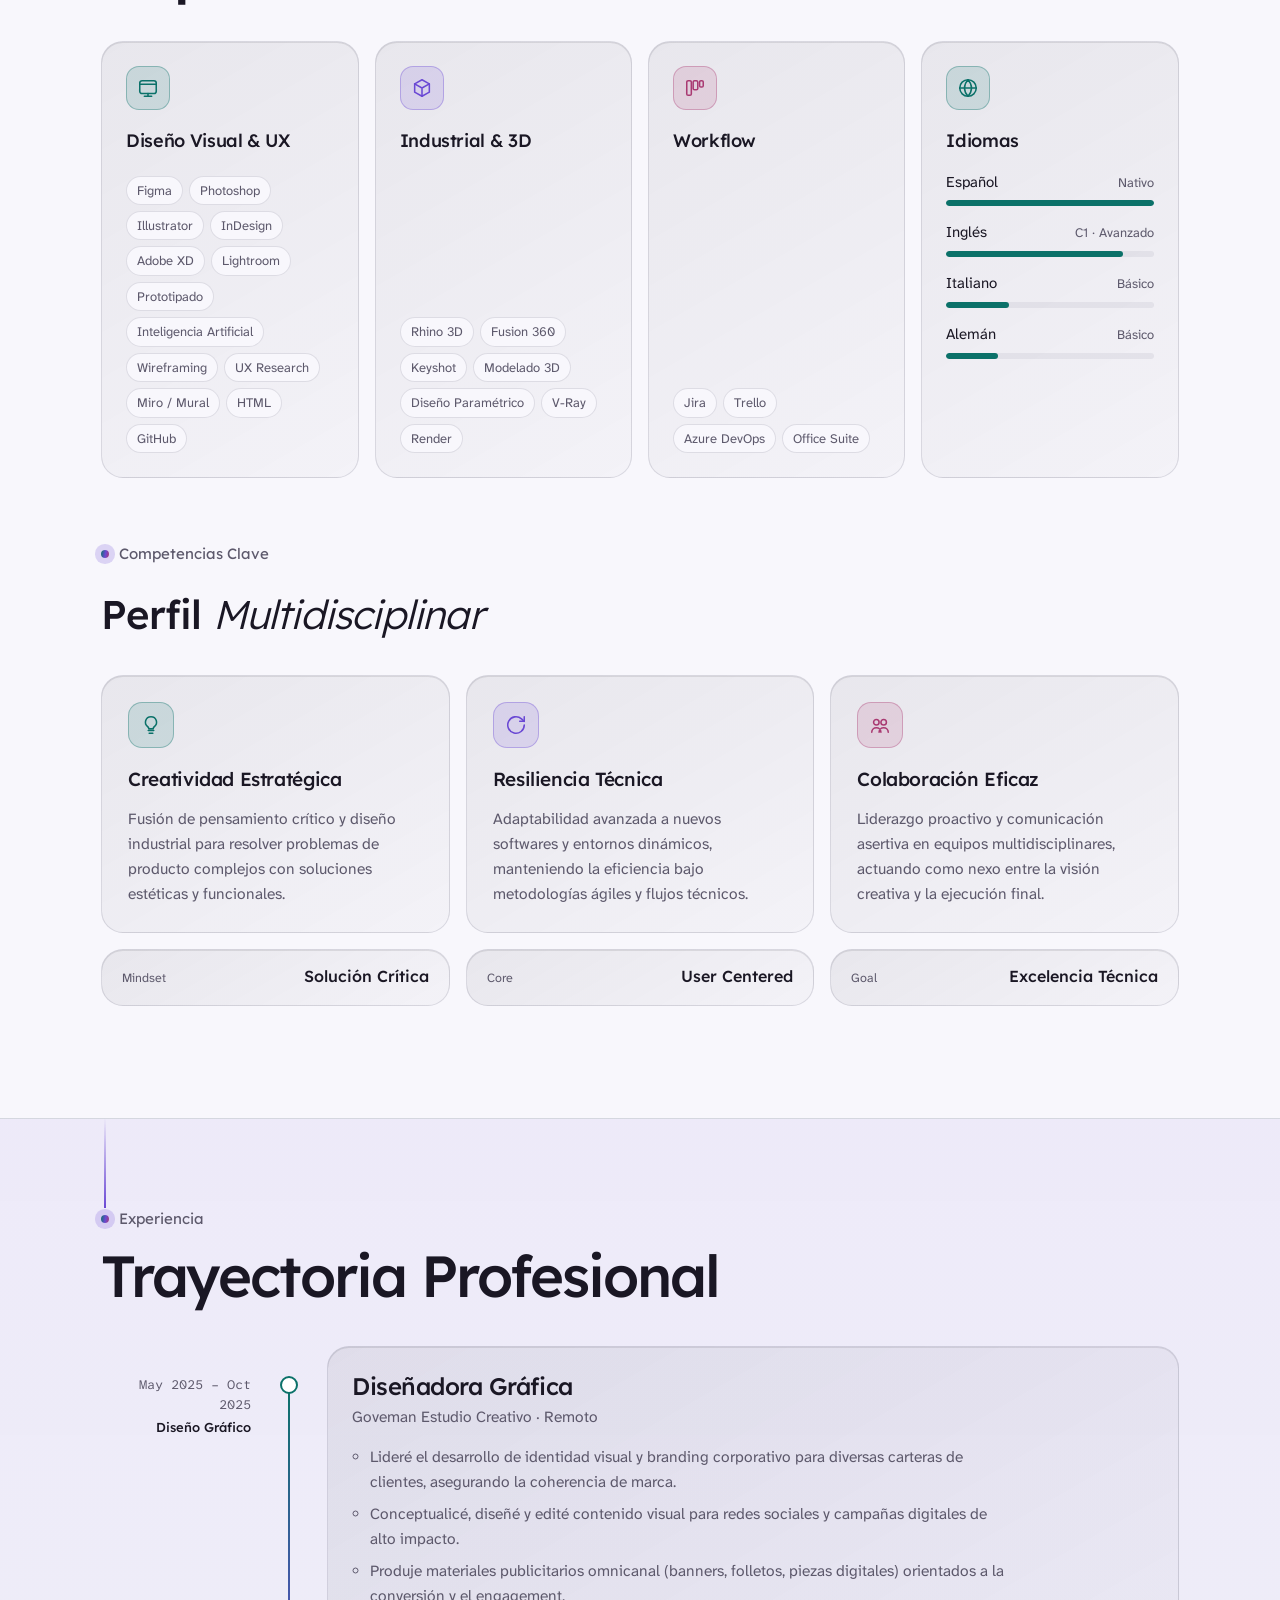
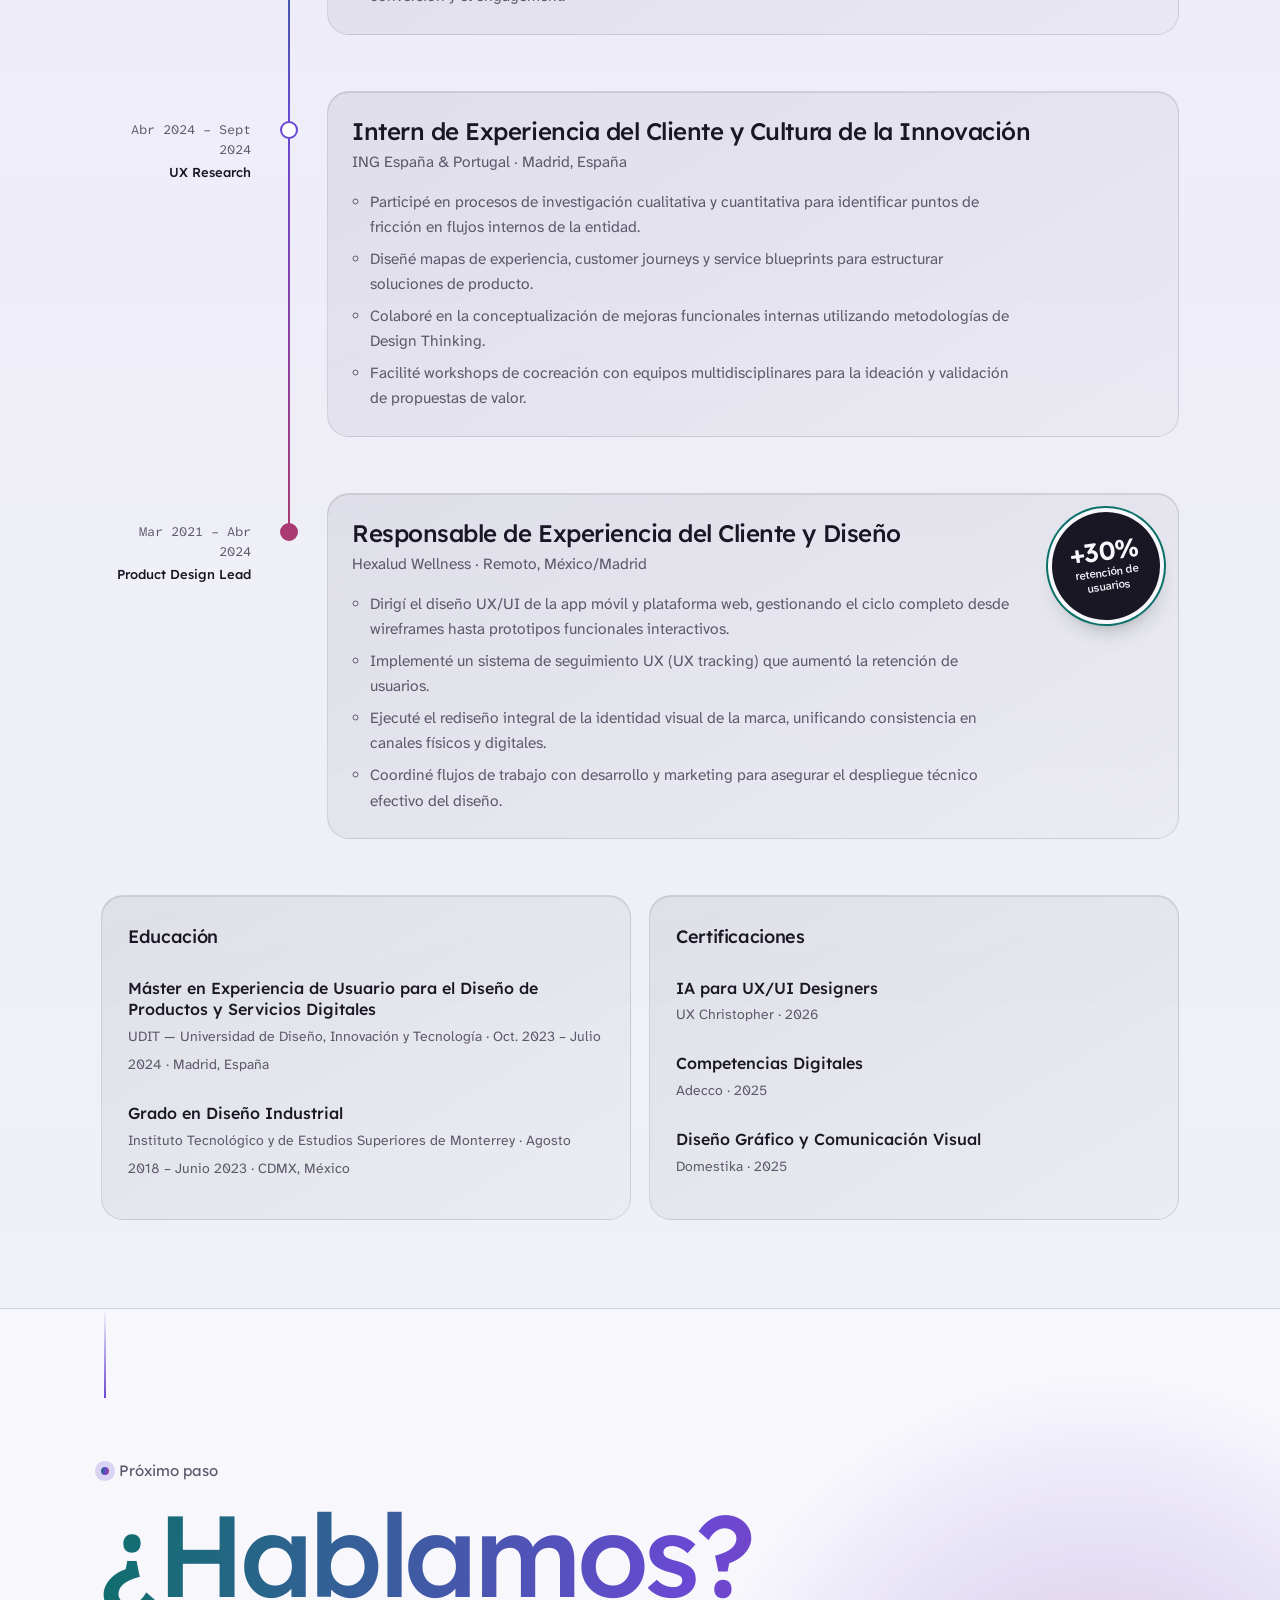
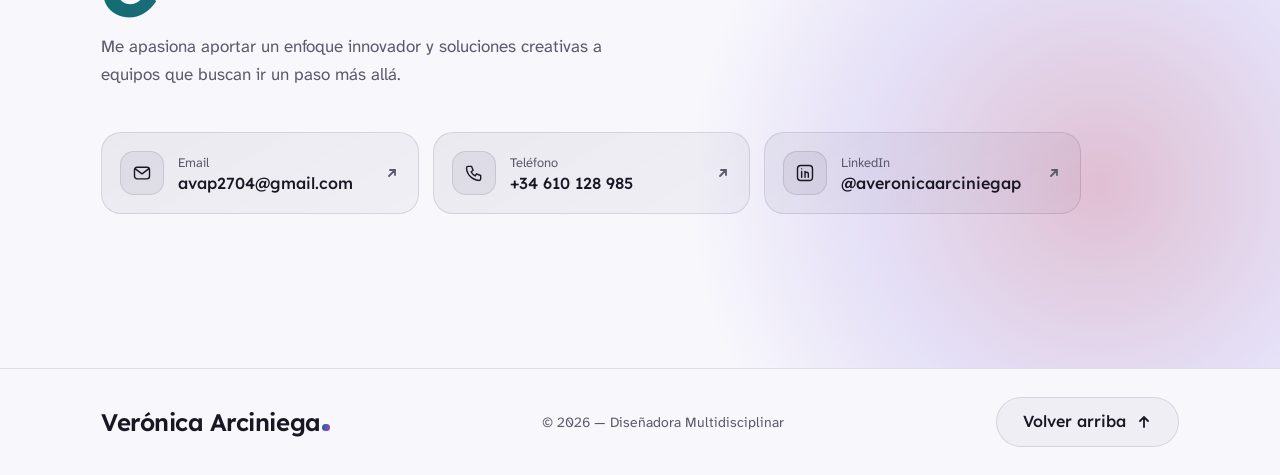
==== commit efe035f1: "Update index.html" ====
--- a/index.html
+++ b/index.html
@@ -748,7 +748,7 @@
           <h3 data-en="Graphic design &amp; art direction">Diseño gráfico y dirección de arte</h3>
         </div>
         <div class="mood">
-          <a class="tile t1" href="galeria.html" style="--a:#F1D9BE;--b:#B8694A"><img src="assets/rosette-bakery-hero.jpg" alt="" loading="lazy" onerror="this.remove()"><h4>Rosette Bakery</h4><span data-en="Brand Identity · Logo">Identidad de Marca · Logo</span></a>
+          <a class="tile t1" href="rosette-bakery.html" style="--a:#F1D9BE;--b:#B8694A"><img src="assets/rosette-hero.jpg" alt="" loading="lazy" onerror="this.remove()"><h4>Rosette Bakery</h4><span data-en="Brand Identity · Logo">Identidad de Marca · Logo</span></a>
           <a class="tile t2" href="chiltepik.html" style="--a:#edc491;--b:#5C6B3A"><img src="assets/chiltepik-hero.jpg" alt="" loading="lazy" onerror="this.remove()"><h4>Chiltepiik</h4><span data-en="Art Direction · Social Media">Dirección de Arte · Social Media</span></a>
           <a class="tile t3" href="habemus-pizza.html" style="--a:#E8650A;--b:#CC3300"><img src="assets/habemus-pizza-hero.jpg" alt="" loading="lazy" onerror="this.remove()"><h4>Habemus Pizza</h4><span data-en="Social Media · Print Material">Social Media · Material Impreso</span></a>
           <a class="tile t4" href="jaguares.html" style="--a:#8fab6c;--b:#2D6B45"><img src="assets/jaguares-hero.jpg" alt="" loading="lazy" onerror="this.remove()"><h4>Jaguares de Nayarit</h4><span data-en="Social Media · Sports Identity">Social Media · Identidad Deportiva</span></a>
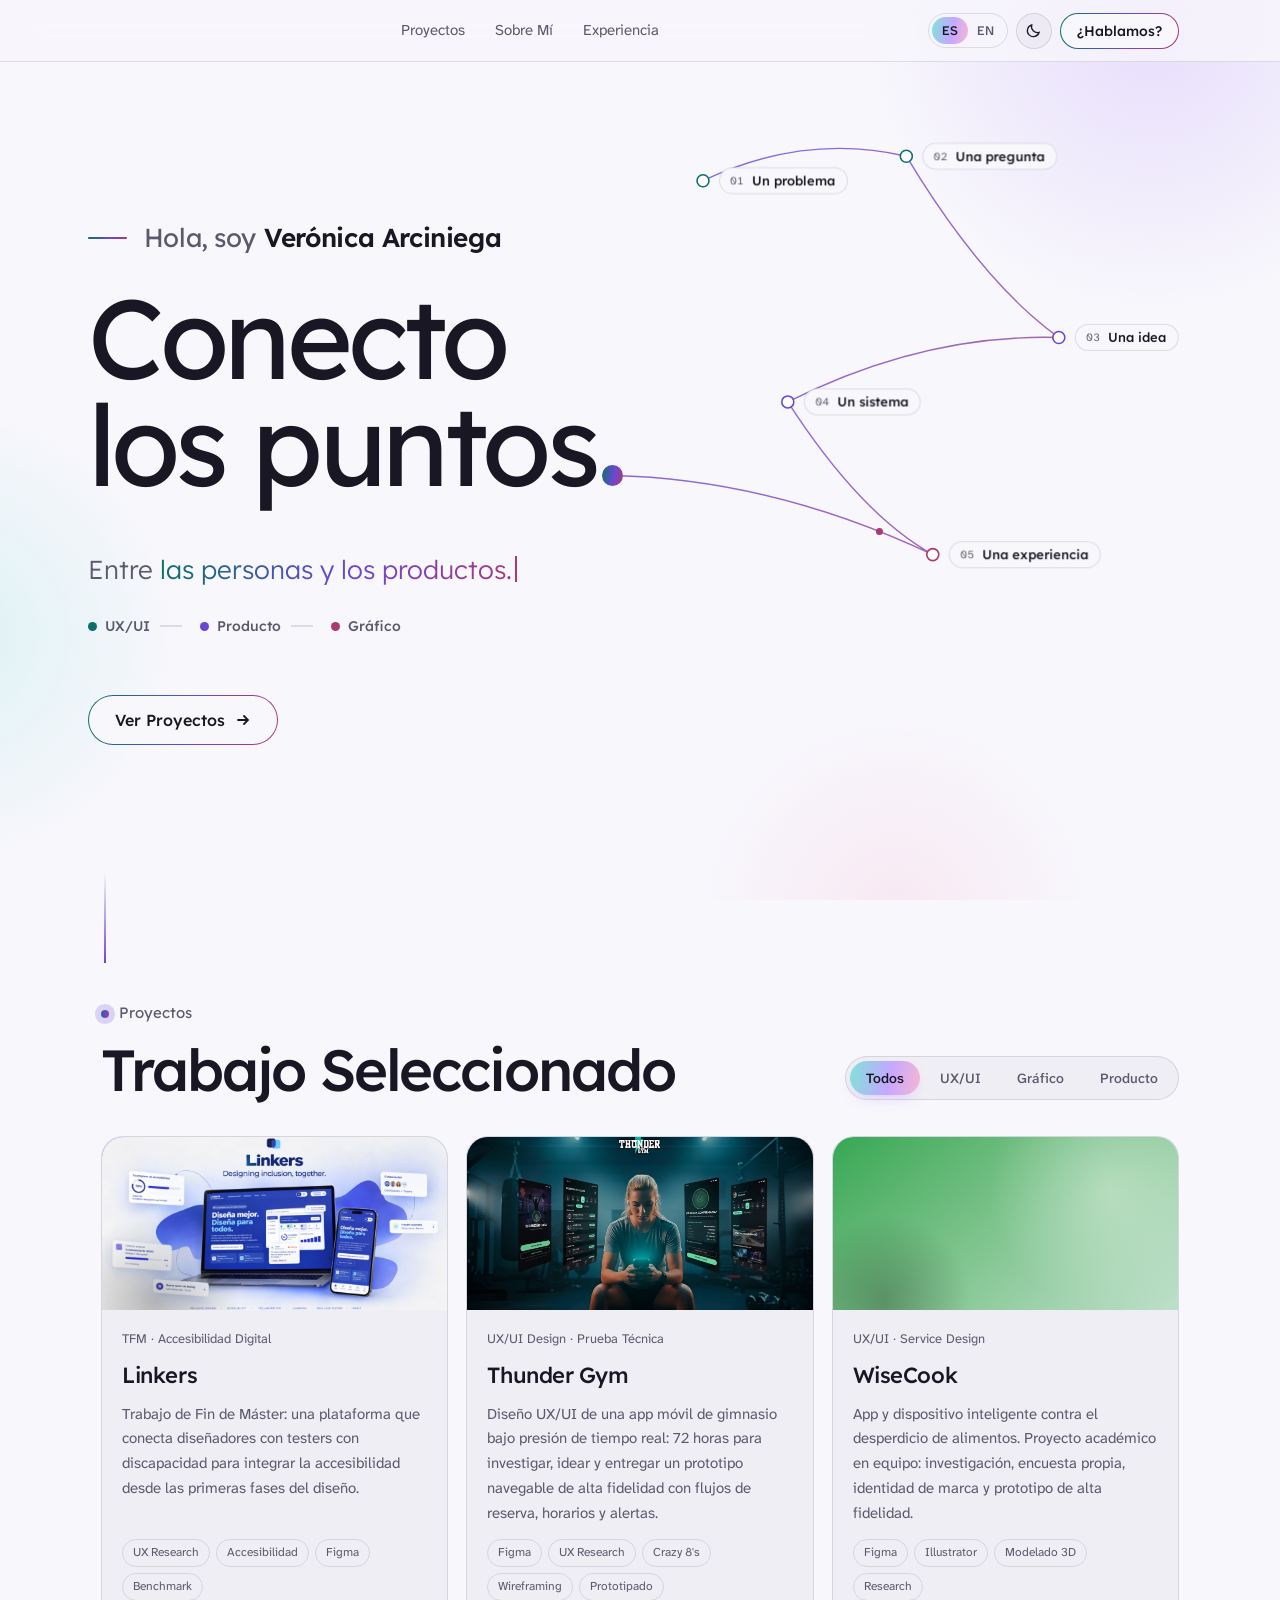
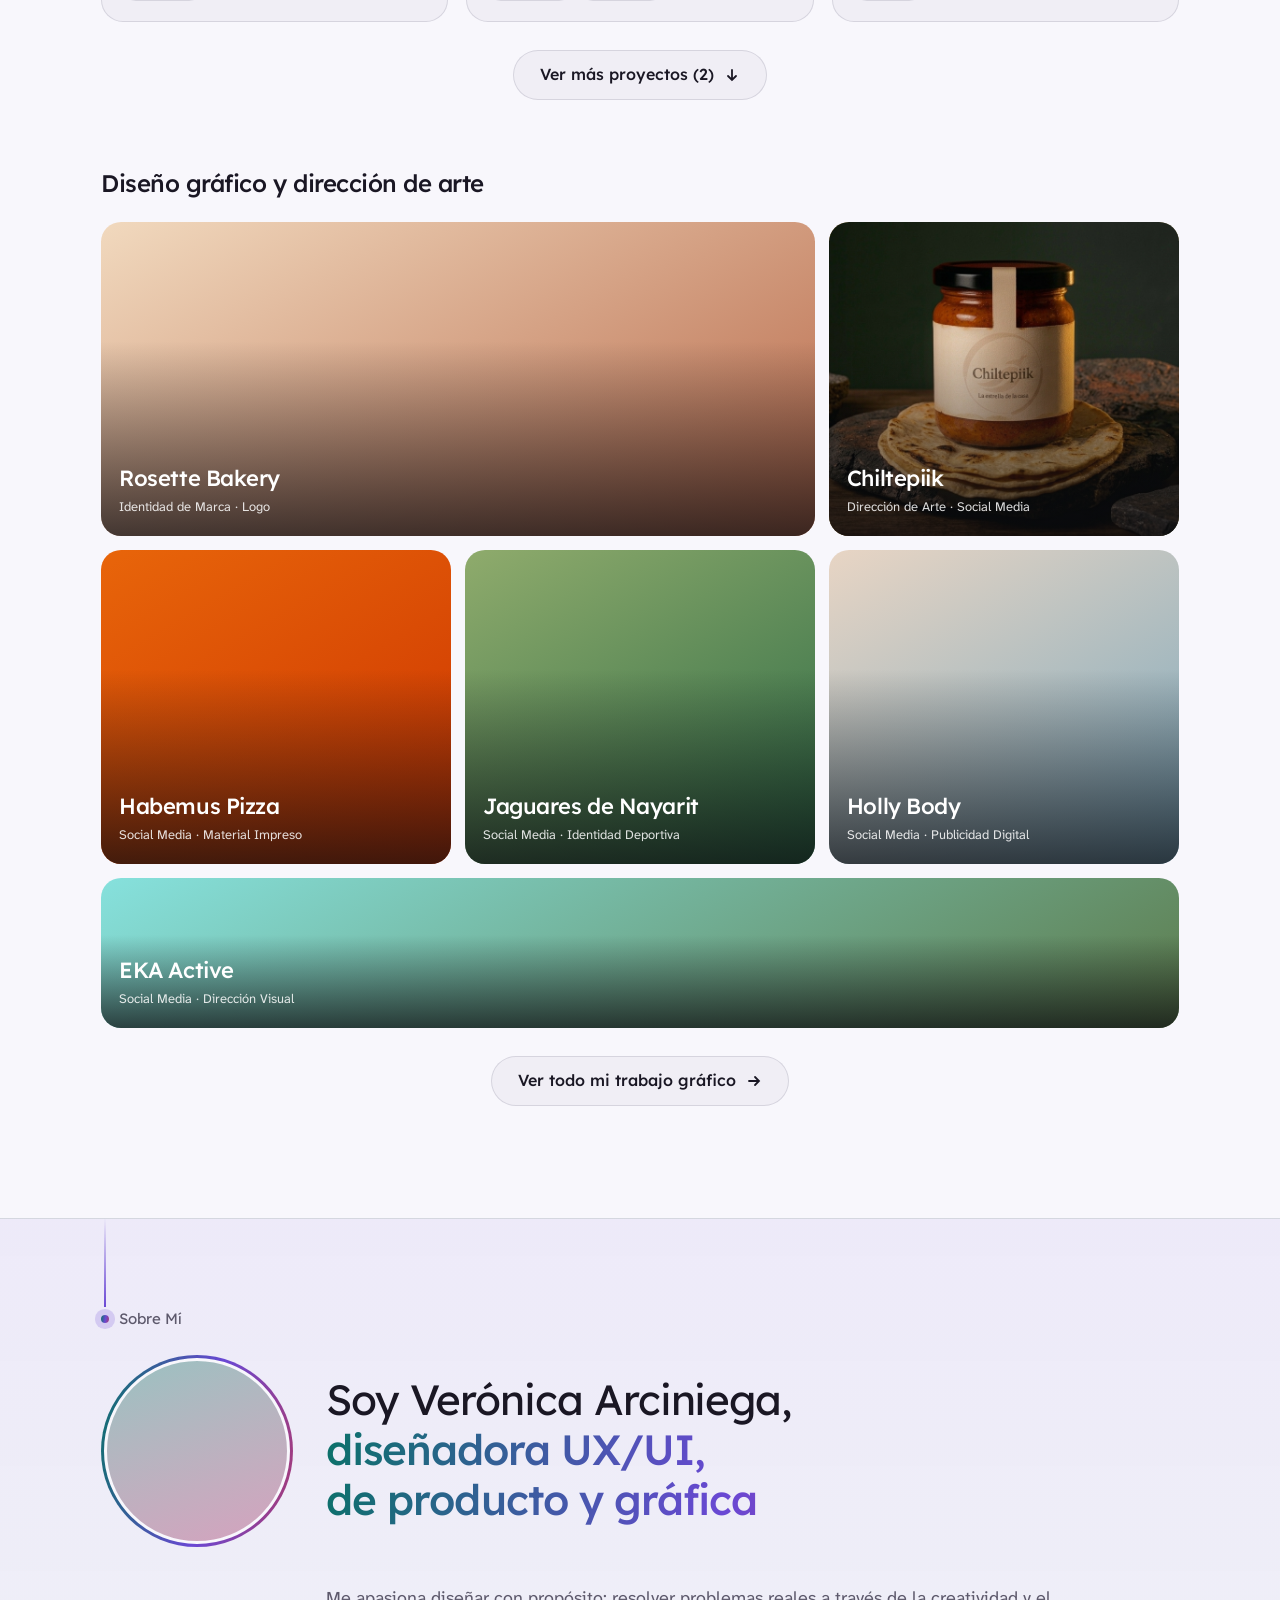
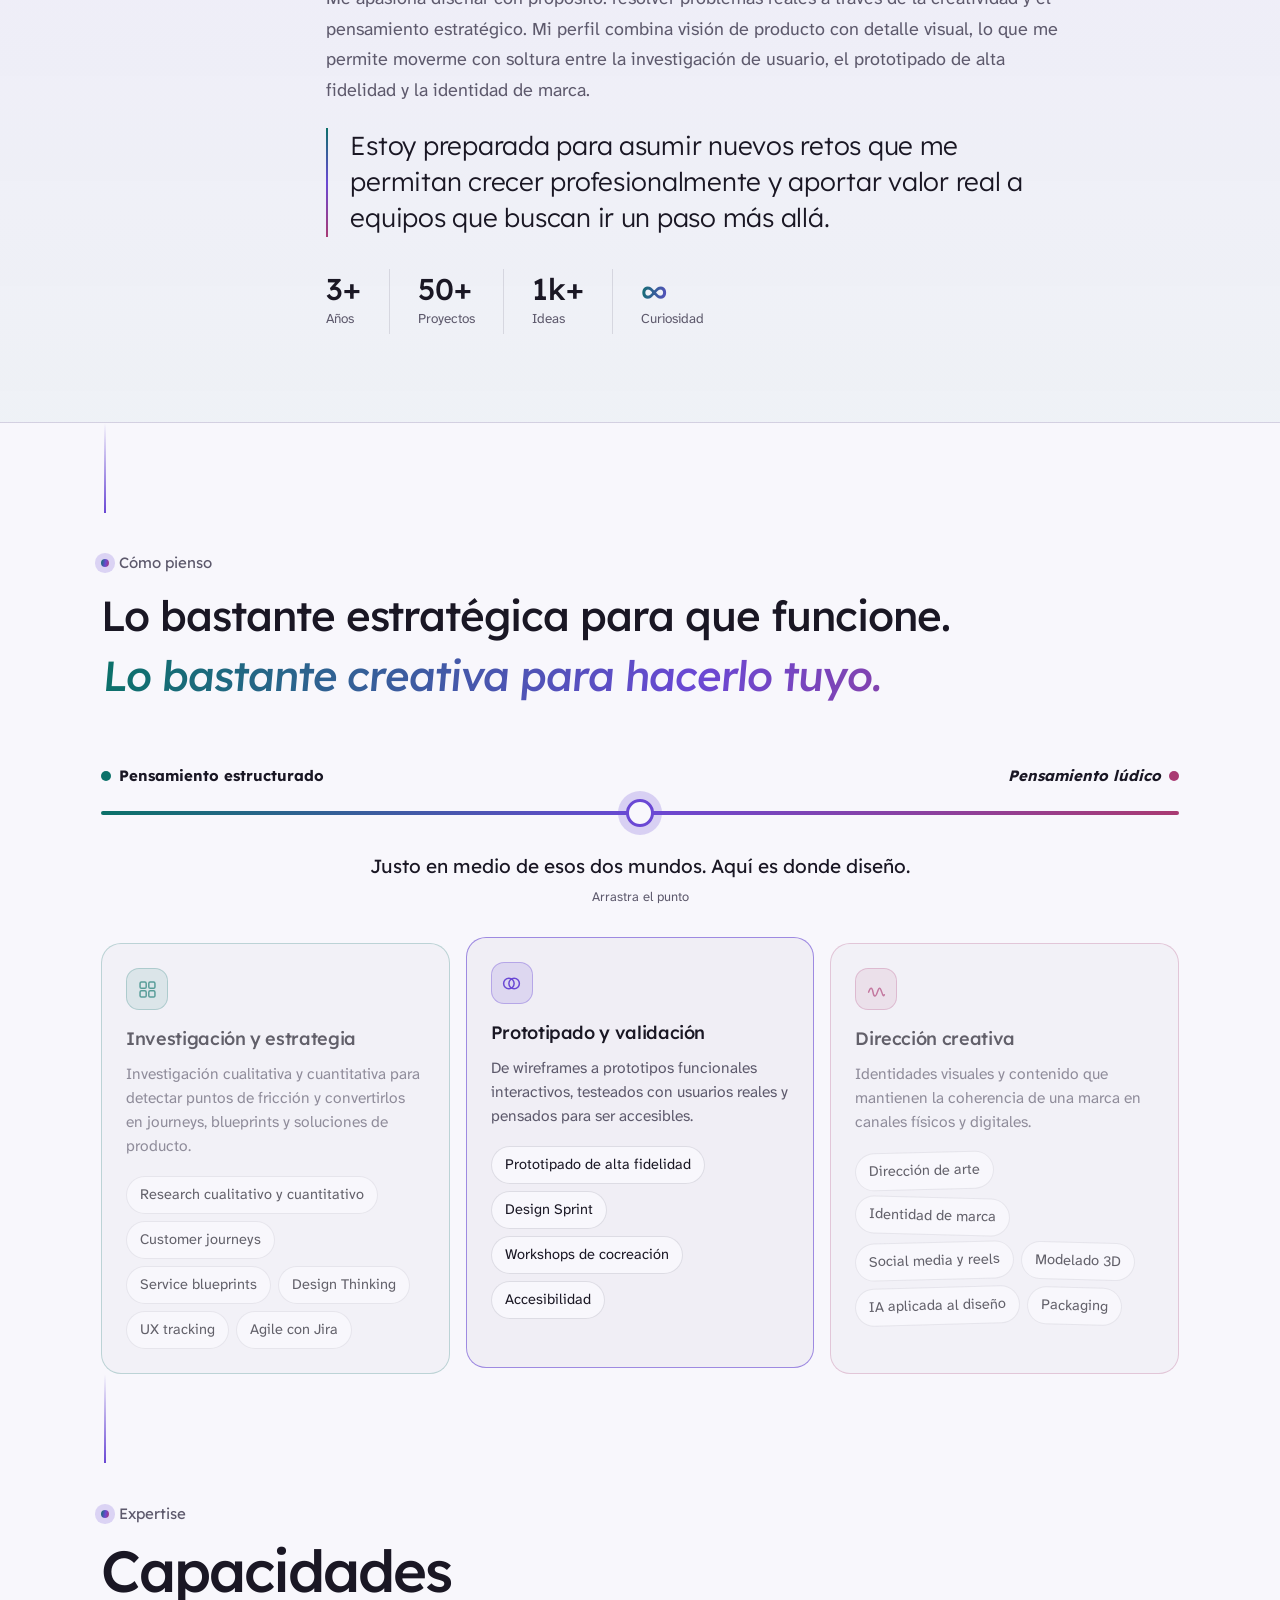
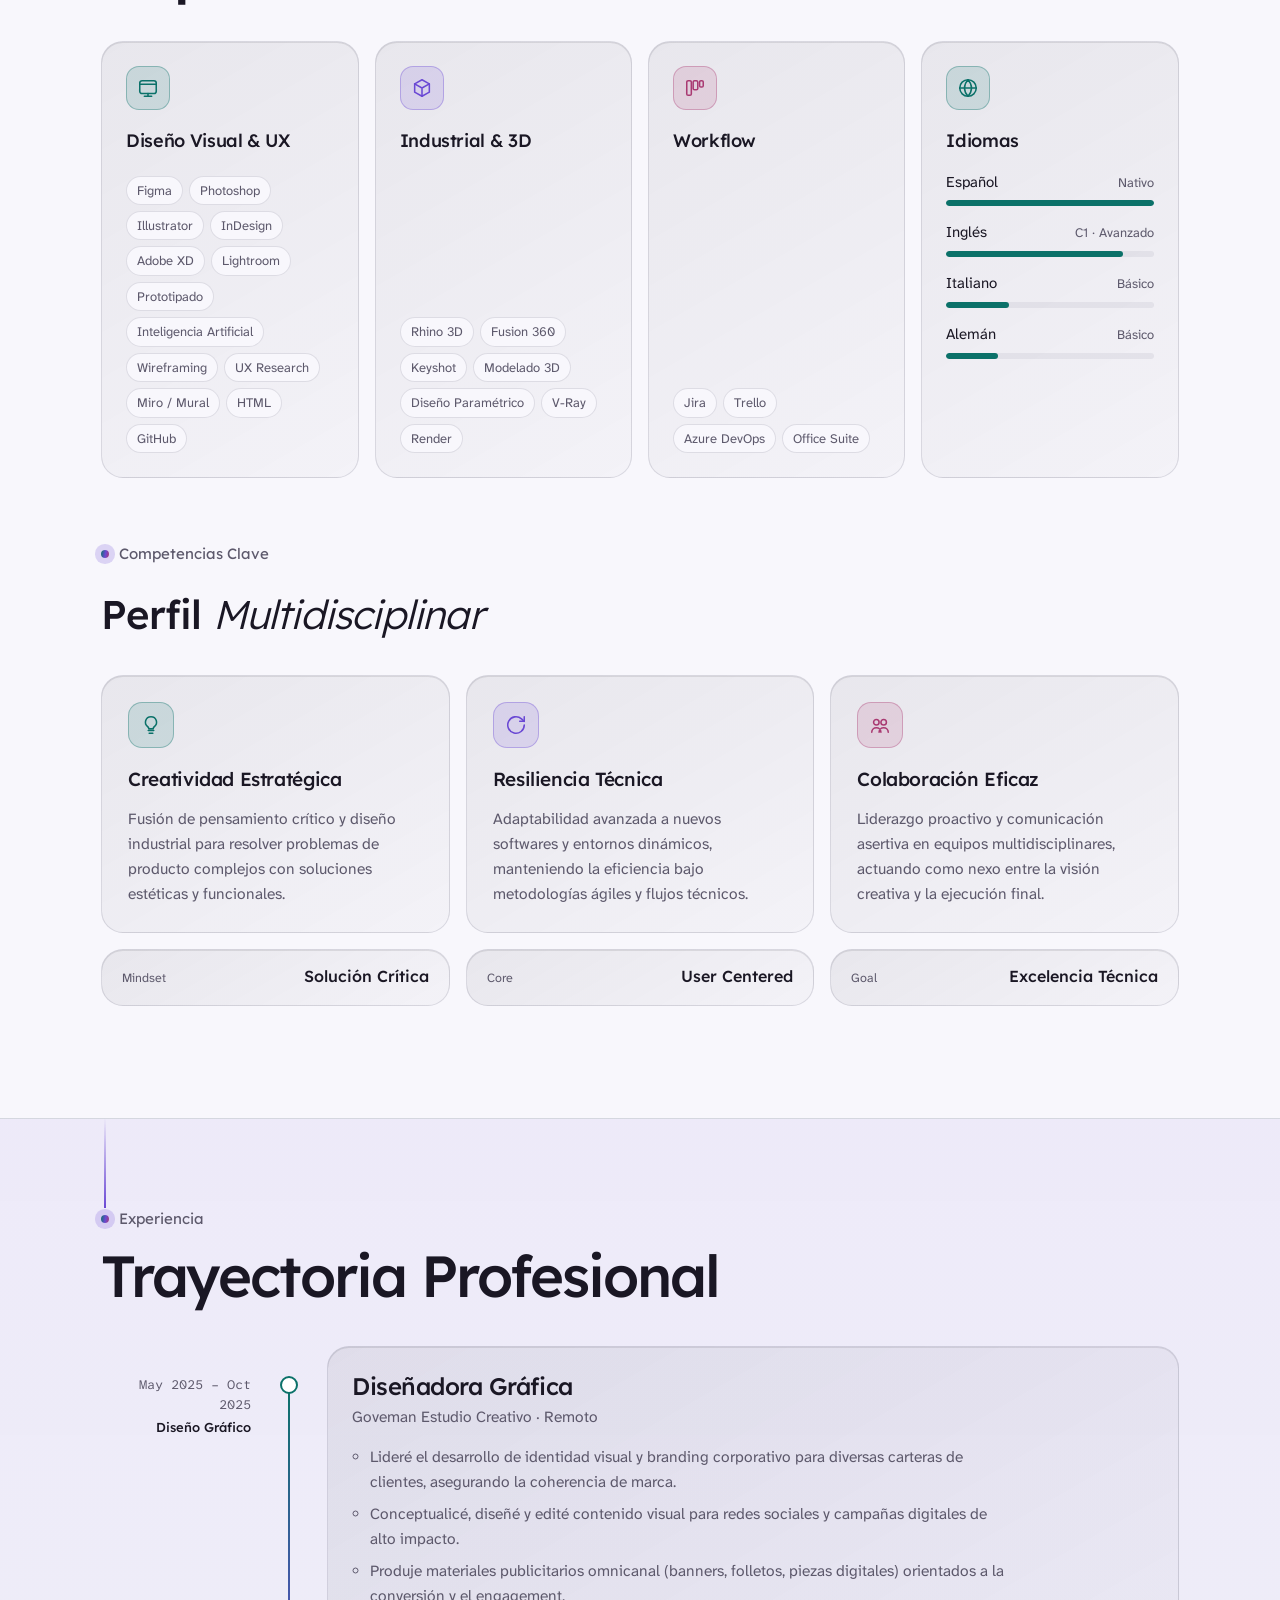
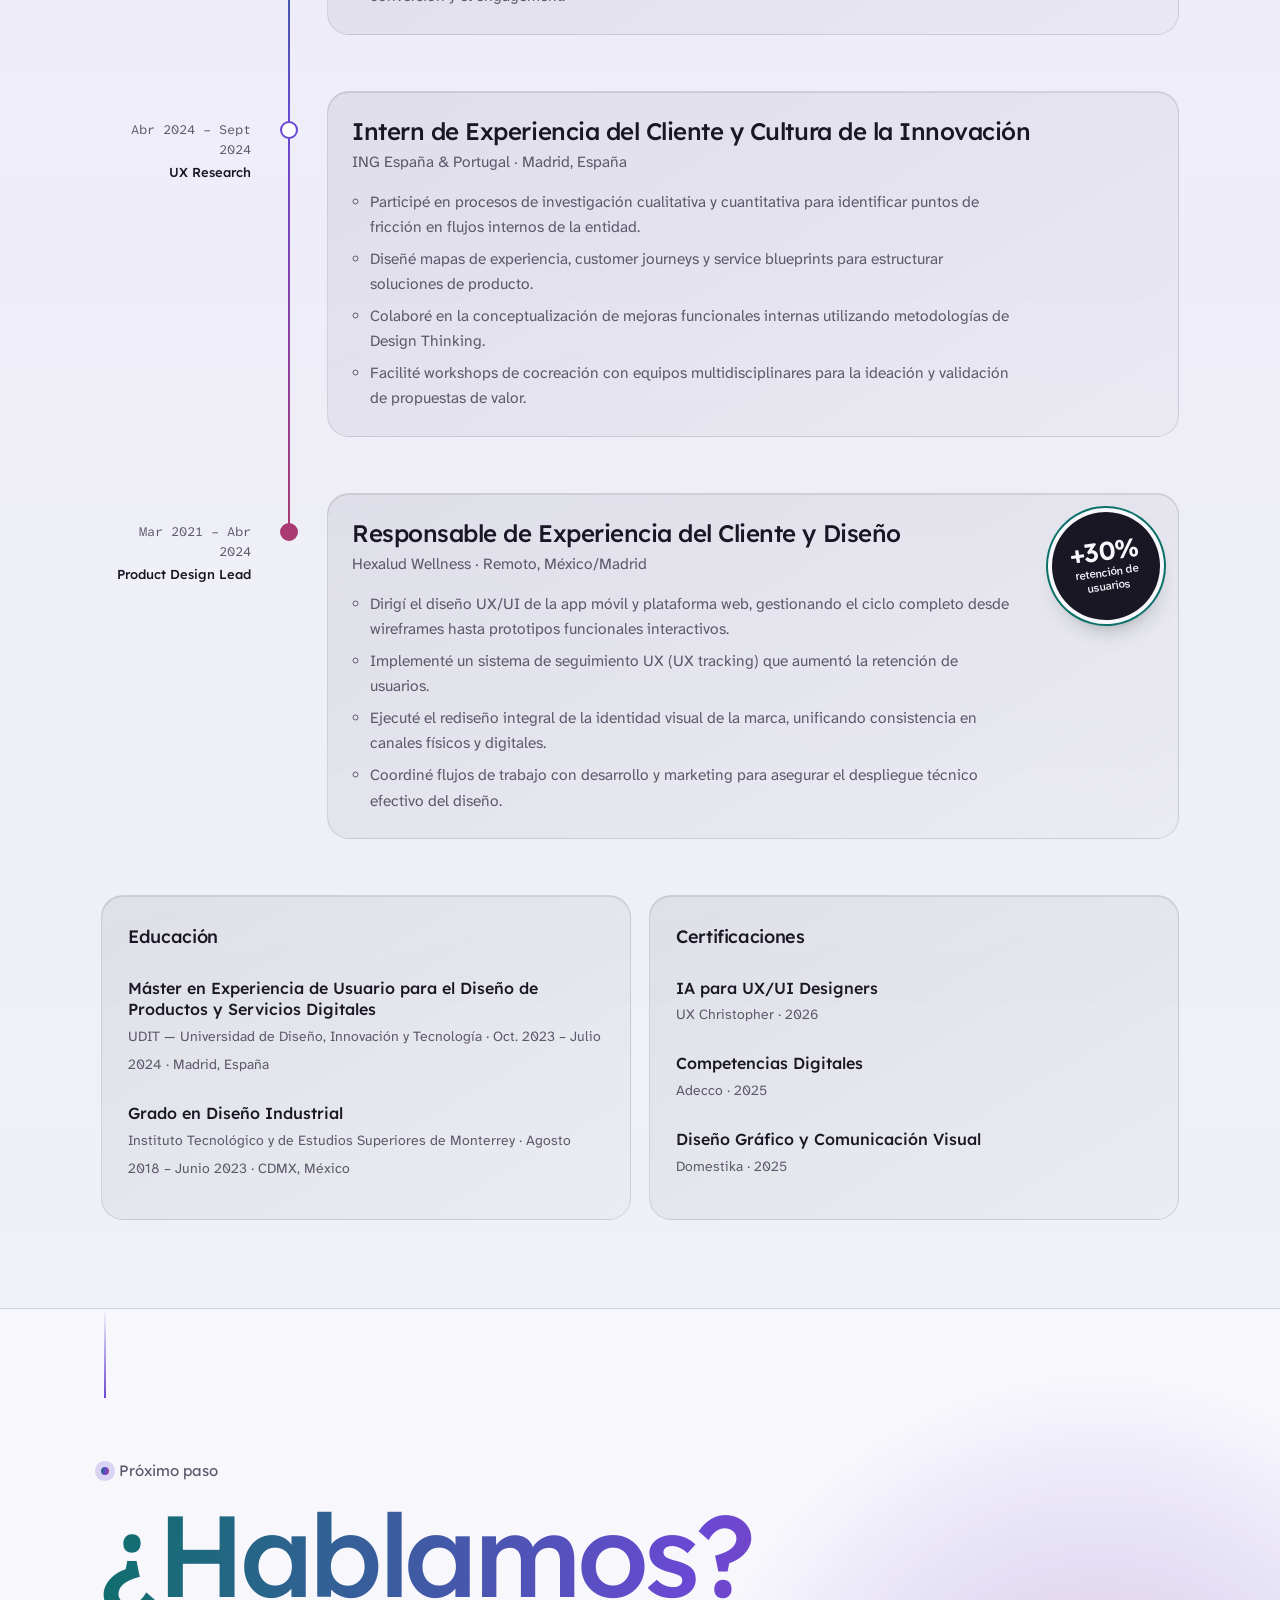
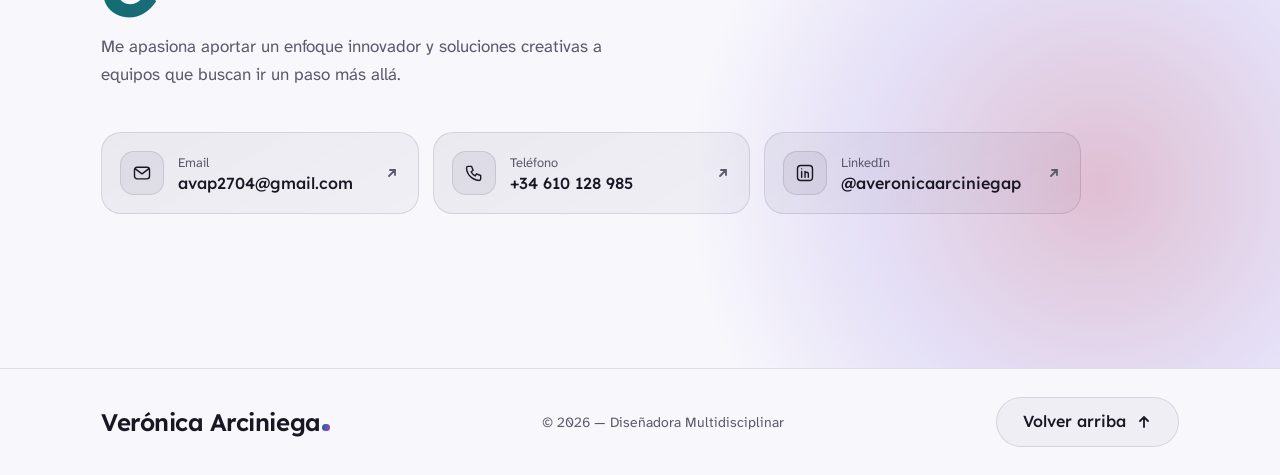
==== commit 2715c0a4: "Add files via upload" ====
--- a/index.html
+++ b/index.html
@@ -1362,5 +1362,10 @@
   root.classList.remove('i18n-wait');
 })();
 </script>
+<script>
+/* URL limpia: sin index.html y sin #inicio */
+(function(){var c=function(){if(/index\.html$/.test(location.pathname)||location.hash==='#inicio')history.replaceState(null,'','/'+(location.hash&&location.hash!=='#inicio'?location.hash:''))};c();
+document.addEventListener('click',function(e){var a=e.target.closest('a[href="#inicio"]');if(!a)return;e.preventDefault();scrollTo({top:0,behavior:'smooth'});history.replaceState(null,'','/')})})();
+</script>
 </body>
 </html>
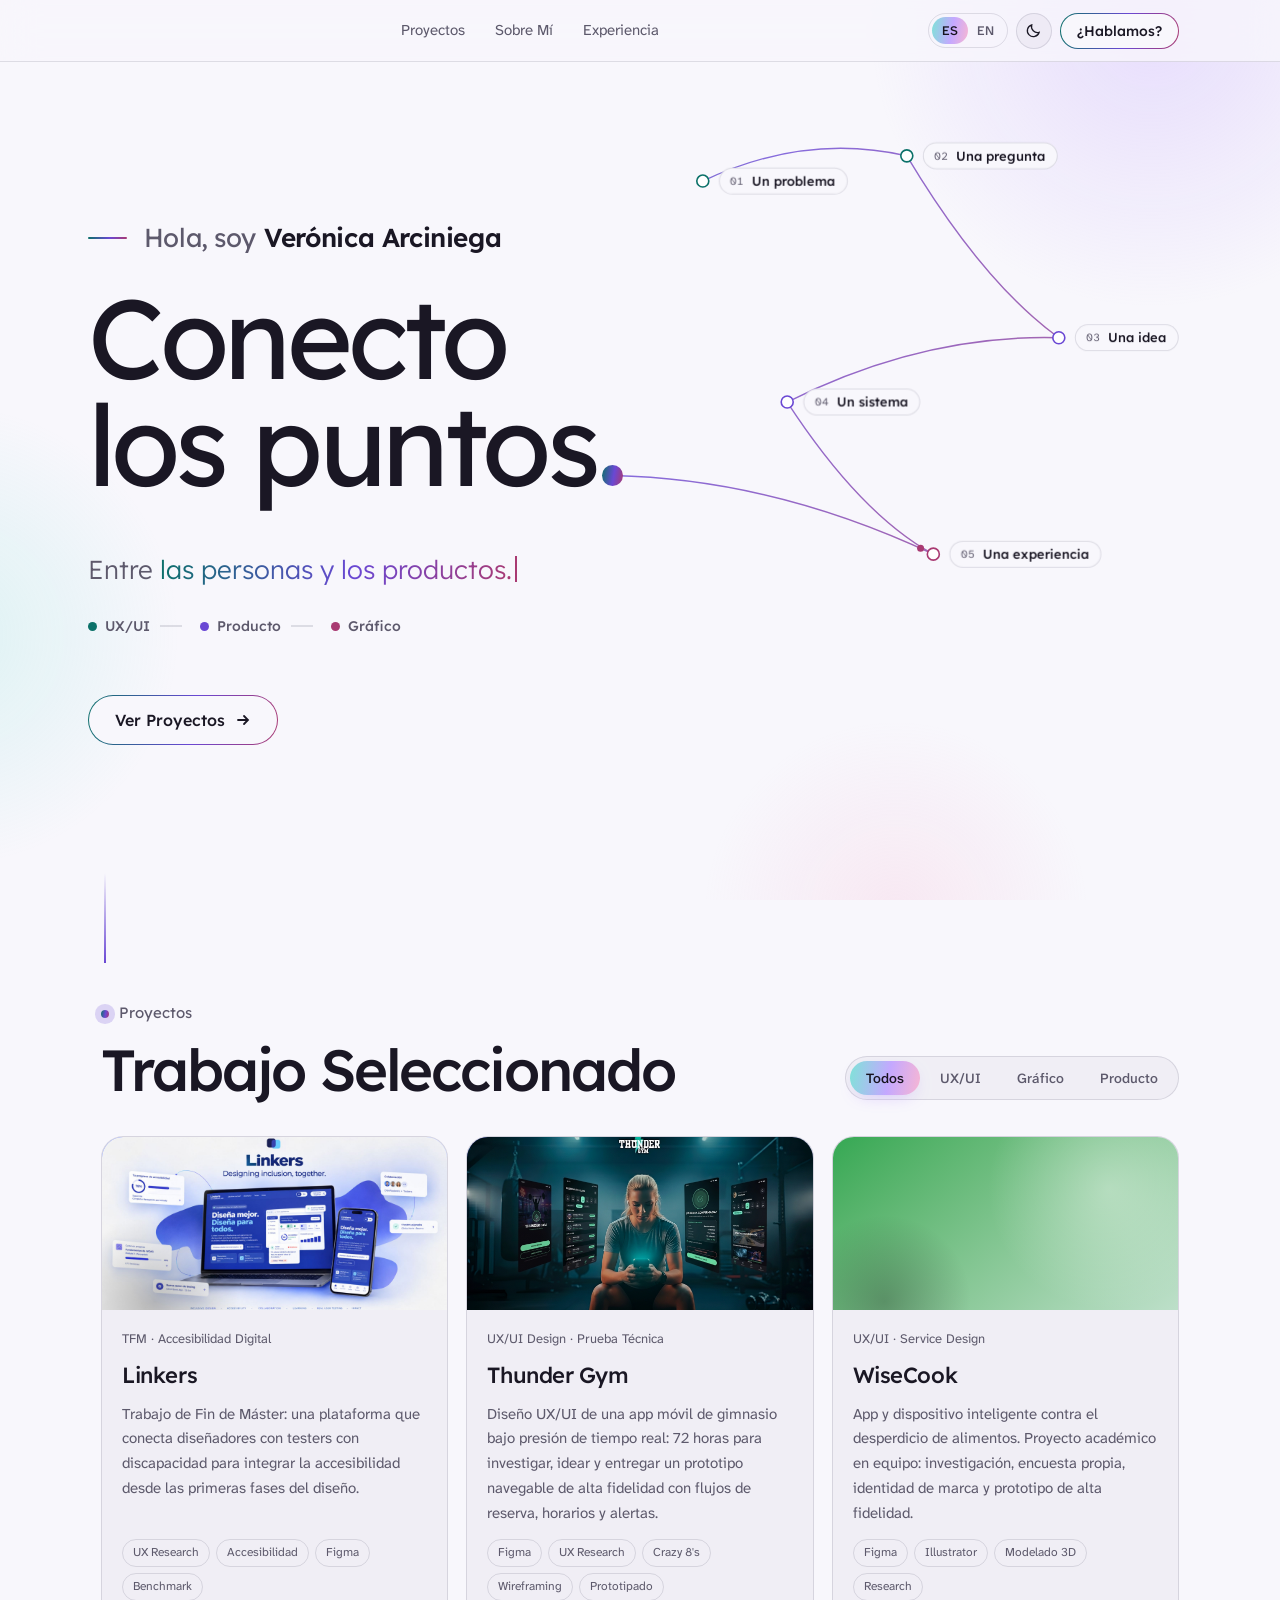
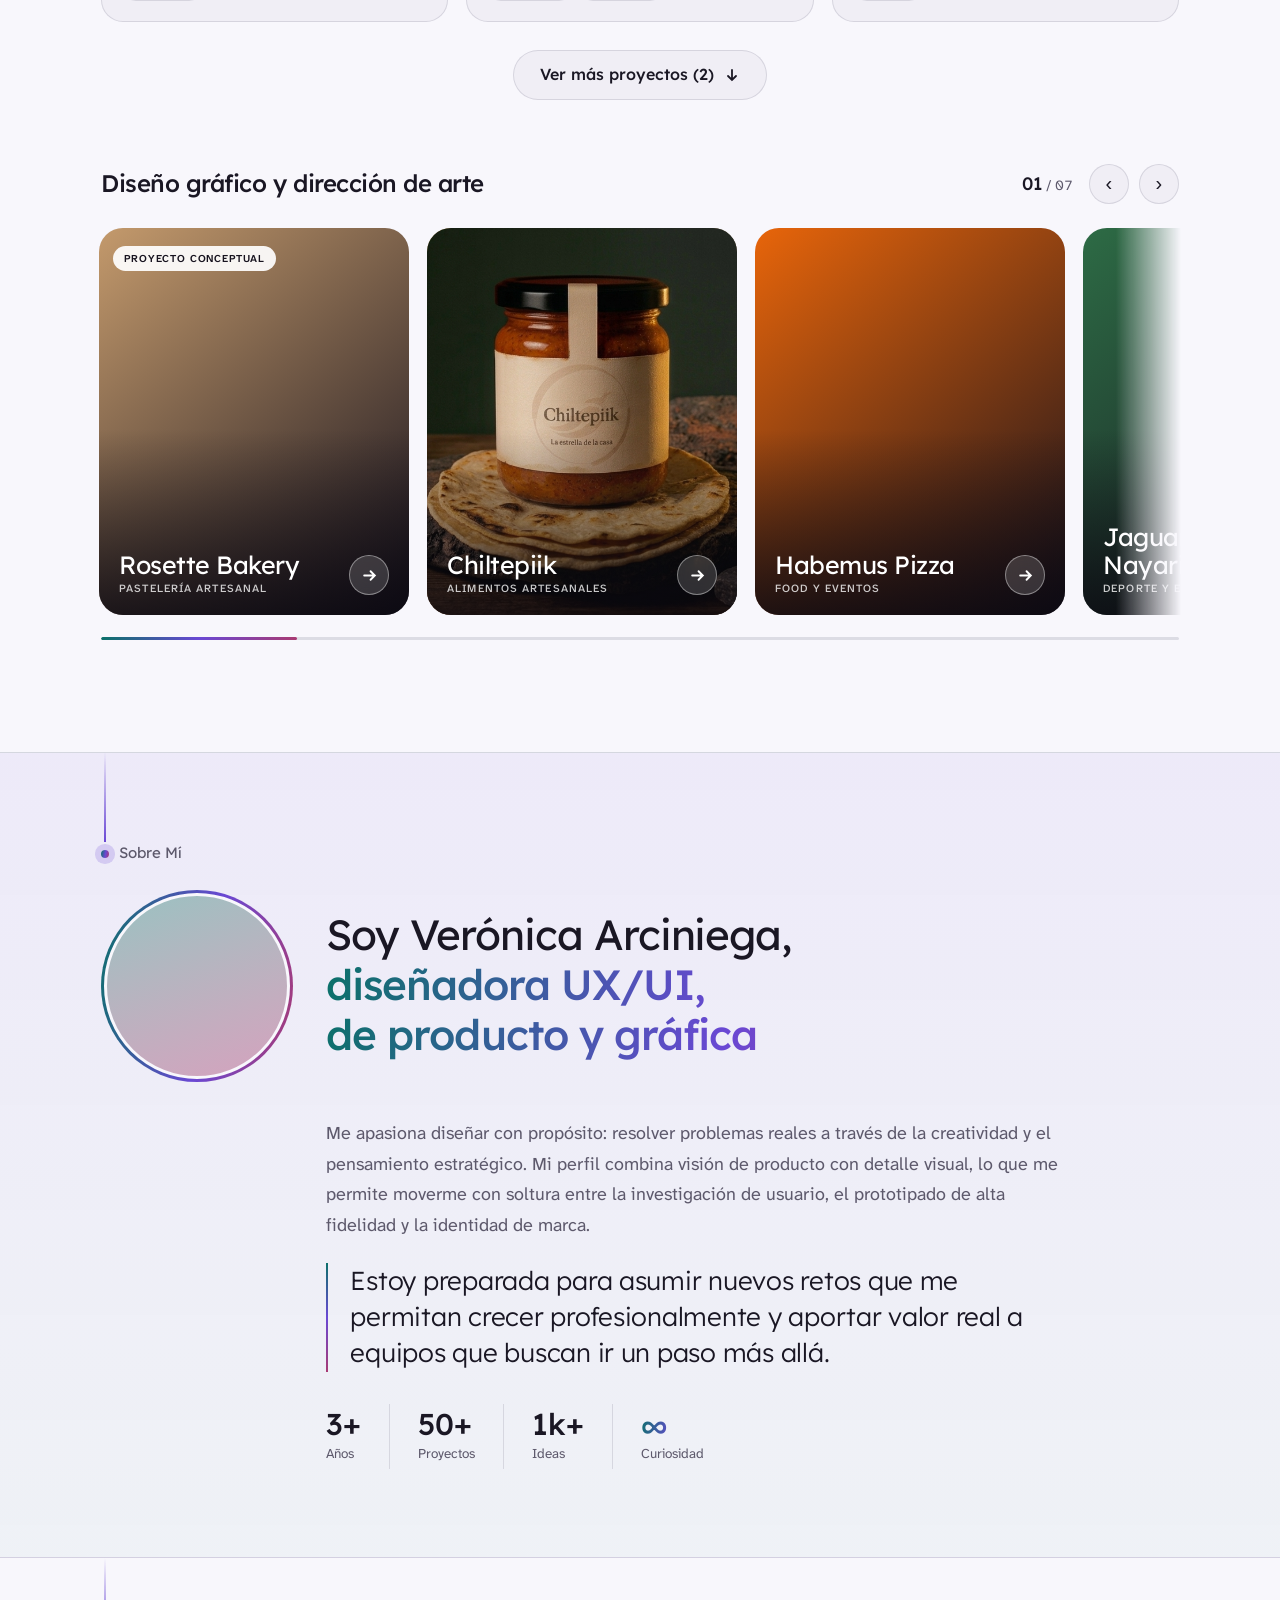
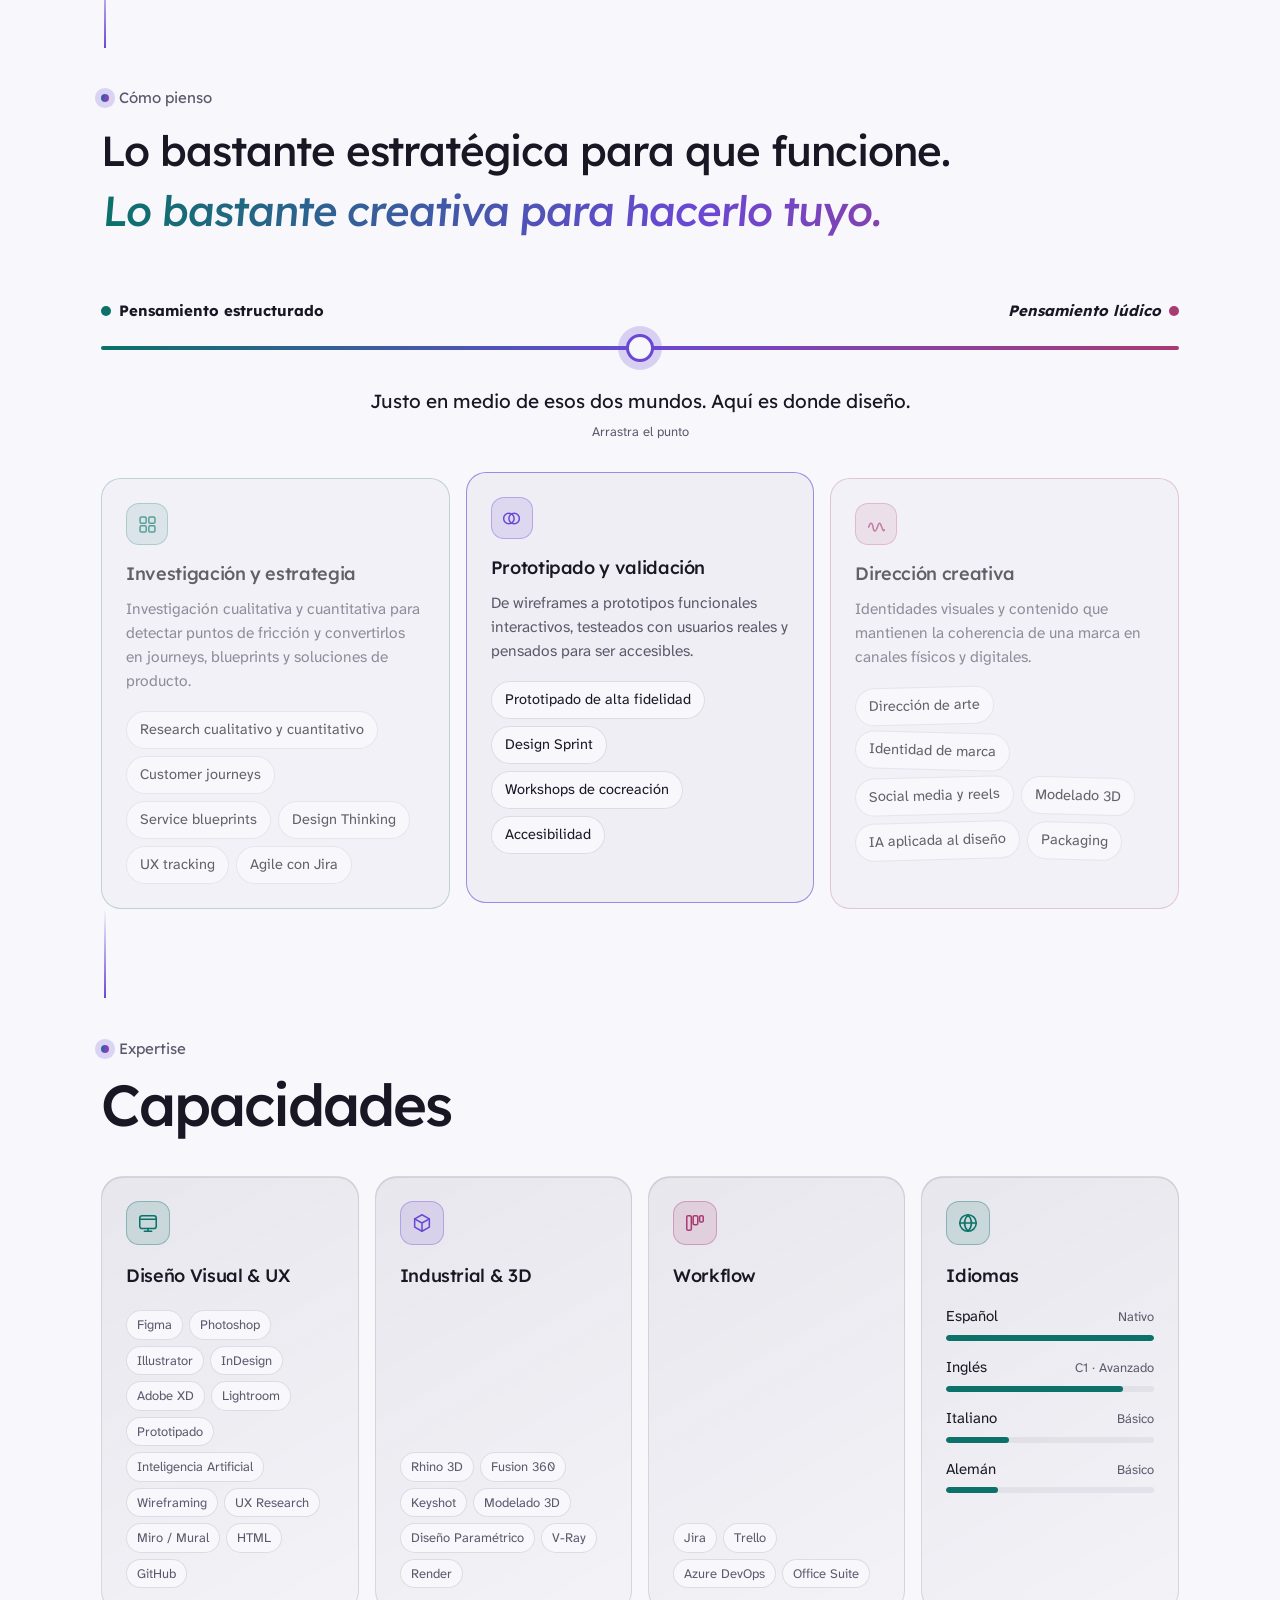
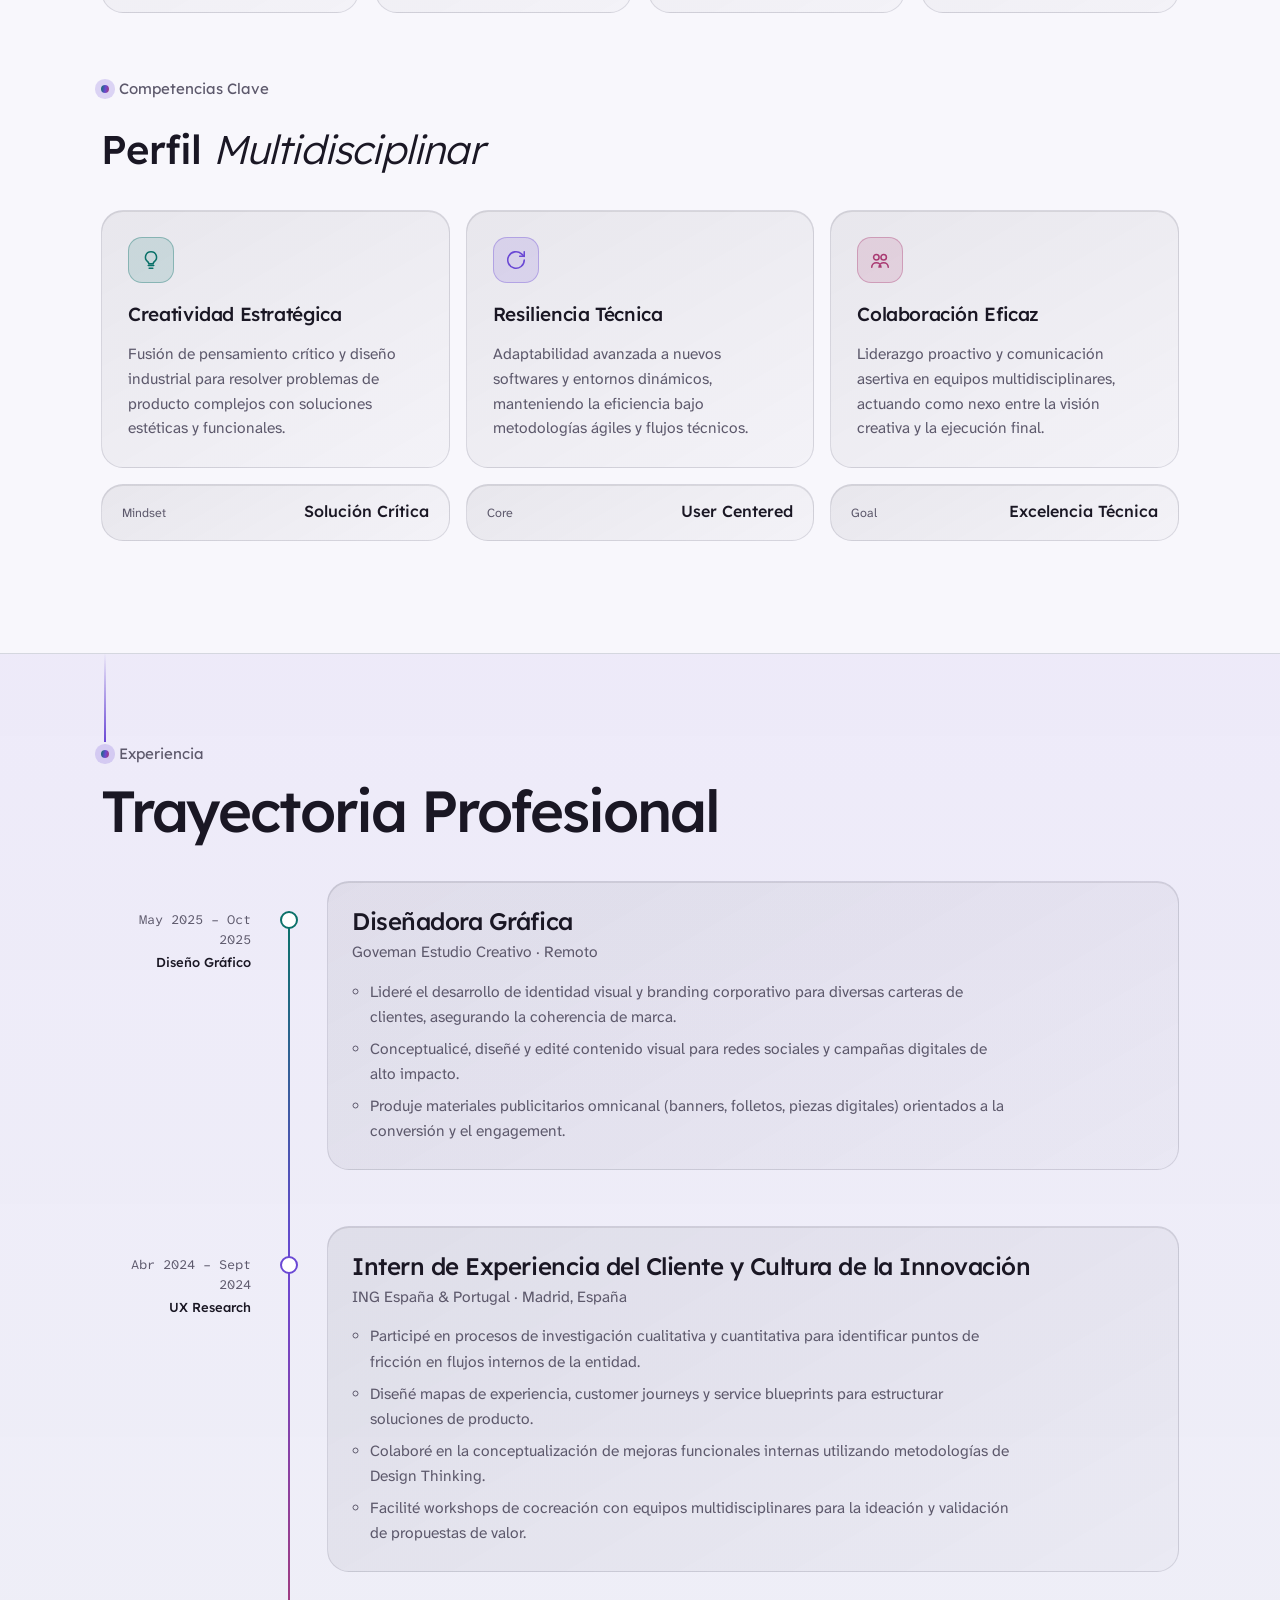
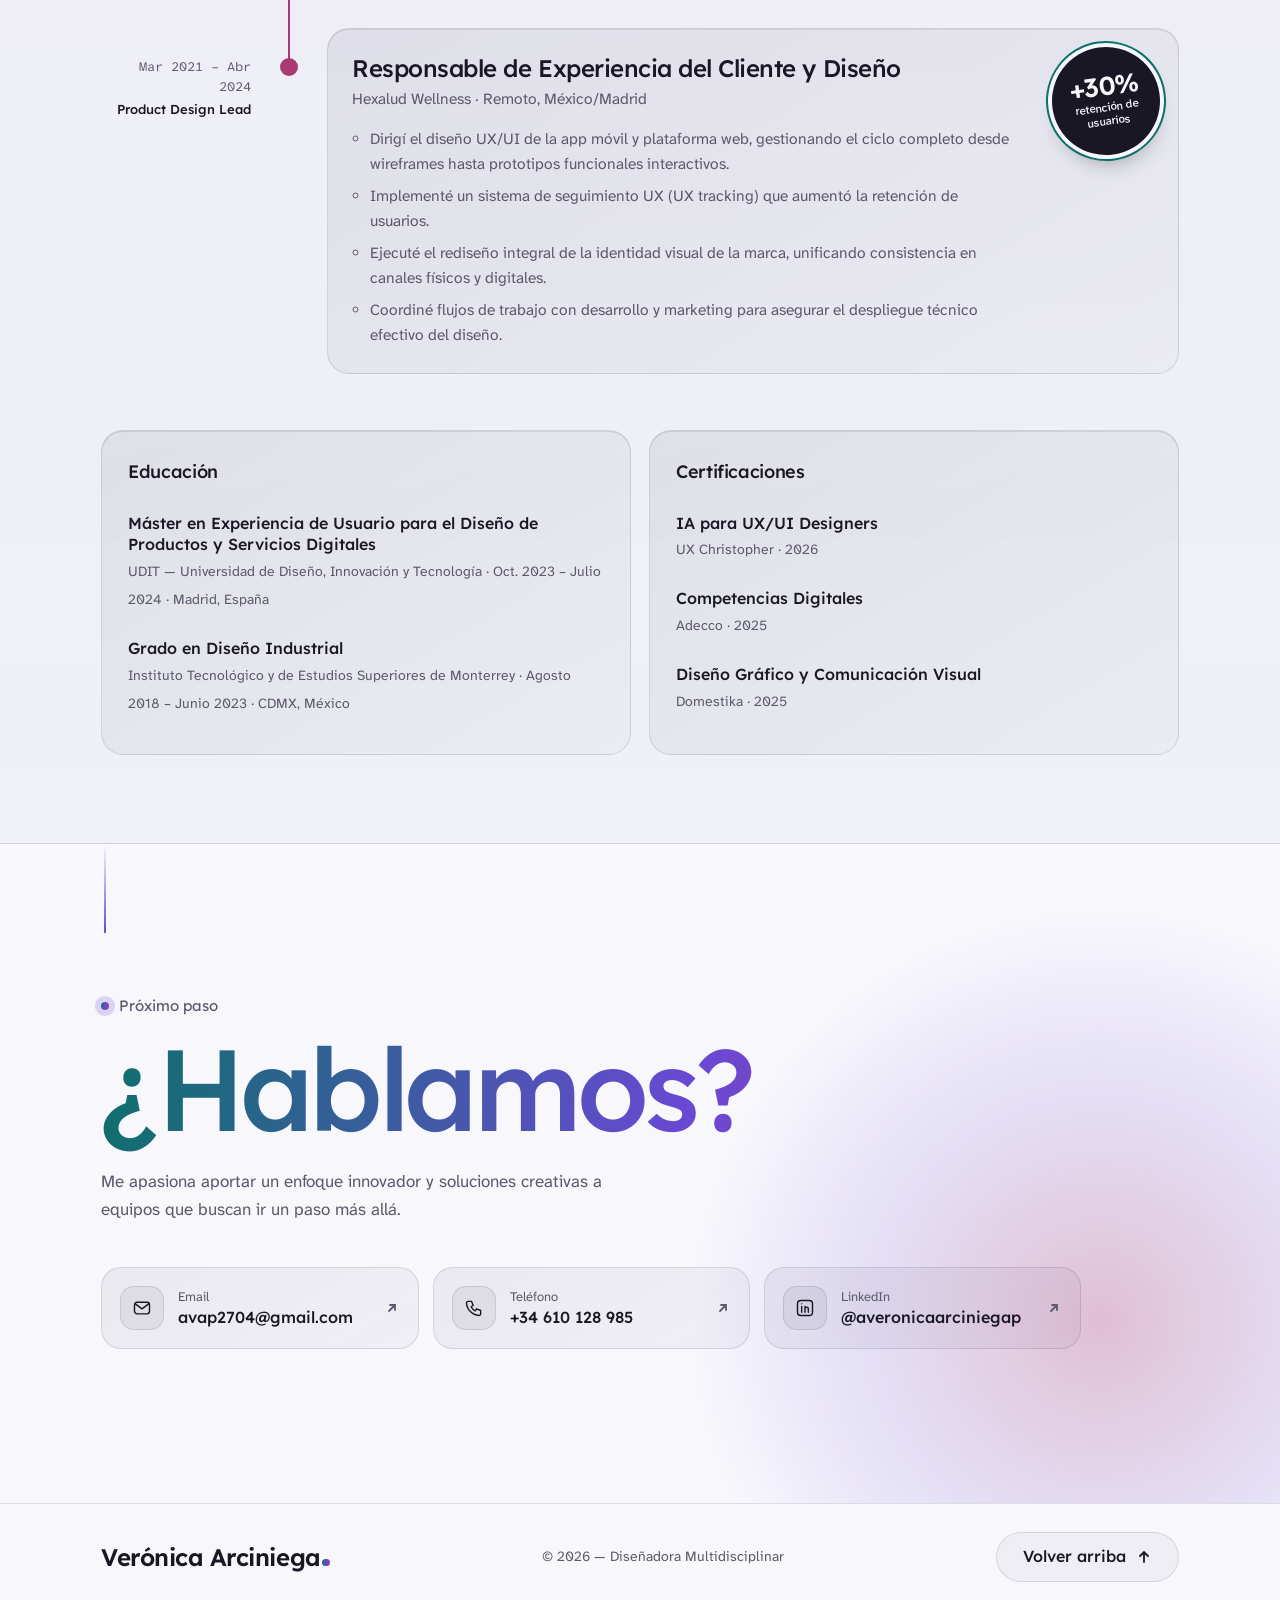
==== commit 0cb0ef4c: "Update index.html" ====
--- a/index.html
+++ b/index.html
@@ -662,6 +662,35 @@
 /* durante la carga no se anima nada que no deba moverse */
 .boot body,.boot .mark b,.boot .mark span,.boot .theme{transition:none!important}
 .i18n-wait .top,.i18n-wait main{visibility:hidden}
+
+/* apartado gráfico: carrusel numerado en tarjetas */
+.gf{margin-top:64px}
+.gf-head{display:flex;justify-content:space-between;align-items:end;gap:16px;flex-wrap:wrap;margin-bottom:18px}.gf-head h3{font-size:24px}
+.gf-nav{display:flex;align-items:center;gap:10px}.gf-count{font:400 14px var(--body);color:var(--muted);margin-right:6px;font-variant-numeric:tabular-nums}.gf-count b{font:500 18px var(--display);color:var(--fg)}
+.go-btn{width:40px;height:40px;border-radius:50%;border:1px solid var(--line);background:var(--surface);color:var(--fg);font-size:20px;cursor:pointer;transition:border-color .25s,transform .25s}.go-btn:hover{border-color:var(--lilac);transform:translateY(-1px)}.go-btn:focus-visible{outline:2px solid var(--teal);outline-offset:3px}
+.gf-track{display:flex;gap:18px;overflow-x:auto;scroll-snap-type:x mandatory;scrollbar-width:none;padding:6px 2px 10px;margin:0 -2px;-webkit-mask-image:linear-gradient(90deg,#000 94%,transparent);mask-image:linear-gradient(90deg,#000 94%,transparent)}
+.gf-track.end{-webkit-mask-image:none;mask-image:none}.gf-track::-webkit-scrollbar{display:none}
+.gf-track:focus-visible{outline:2px solid var(--teal);outline-offset:4px;border-radius:22px}
+.gf-card{flex:0 0 clamp(250px,26vw,310px);scroll-snap-align:start;border-radius:24px;overflow:hidden;position:relative;background:var(--surface-2)}
+.gf-th{position:relative;display:block;aspect-ratio:4/5;overflow:hidden;color:#fff;text-decoration:none;background:linear-gradient(140deg,var(--c,#444),#15111c)}
+.gf-th img{position:absolute;inset:0;width:100%;height:100%;object-fit:cover;transition:transform .8s cubic-bezier(.2,.8,.2,1)}.gf-card:hover .gf-th img{transform:scale(1.05)}
+.gf-th::after{content:"";position:absolute;inset:0;background:linear-gradient(180deg,transparent 52%,rgba(10,8,16,.78));pointer-events:none}
+.gf-badges{position:absolute;left:14px;top:14px;z-index:2}
+.gf-b{font:600 10.5px var(--body);letter-spacing:.08em;text-transform:uppercase;padding:6px 11px;border-radius:999px;background:rgba(255,255,255,.92);color:#17131f}
+.gf-cap{position:absolute;left:0;right:0;bottom:0;z-index:2;display:flex;align-items:flex-end;justify-content:space-between;gap:12px;padding:20px}
+.gf-txt{display:grid;gap:3px;min-width:0}
+.gf-txt strong{font:400 clamp(21px,2vw,25px)/1.1 var(--display);letter-spacing:-.02em}
+.gf-txt small{font:500 11px var(--body);letter-spacing:.1em;text-transform:uppercase;opacity:.78}
+.gf-go{flex:none;width:40px;height:40px;border-radius:50%;display:grid;place-items:center;background:rgba(255,255,255,.16);border:1px solid rgba(255,255,255,.4);-webkit-backdrop-filter:blur(8px);backdrop-filter:blur(8px);transition:background .3s,color .3s,transform .3s}
+.gf-go svg{width:17px;height:17px}
+.gf-card:hover .gf-go{background:var(--pastel);color:var(--on-pastel);border-color:transparent;transform:translateX(2px)}
+.gf-th:focus-visible{outline:2px solid var(--teal);outline-offset:-4px}
+.gf-mos{position:absolute;inset:0;display:grid;grid-template-columns:1fr 1fr;grid-template-rows:1fr 1fr;gap:2px}
+.gf-mos img{position:static;width:100%;height:100%;object-fit:cover;transform:none!important}
+.gf-more .gf-th::after{background:linear-gradient(180deg,rgba(10,8,16,.35),rgba(10,8,16,.82))}
+.gf-bar{height:3px;border-radius:3px;background:var(--line);overflow:hidden;margin-top:12px}.gf-bar i{display:block;height:100%;width:18%;border-radius:3px;background:linear-gradient(90deg,var(--teal),var(--lilac),var(--pink));transition:width .15s}
+@media(max-width:560px){.gf-card{flex-basis:74%}.gf-count{display:none}}
+@media(prefers-reduced-motion:reduce){.gf-th img,.gf-link svg{transition:none}}
 </style>
 </head>
 <body>
@@ -744,18 +773,18 @@
       <div class="more-row" id="moreRow"><button class="btn-ghost" type="button" id="moreBtn" aria-expanded="false" aria-controls="grid"></button></div>
 
       <div id="graphicBlock">
-        <div class="mood-head">
-          <h3 data-en="Graphic design &amp; art direction">Diseño gráfico y dirección de arte</h3>
+        <div class="gf" id="gf">
+          <div class="gf-head"><h3 data-en="Graphic design &amp; art direction">Diseño gráfico y dirección de arte</h3><div class="gf-nav"><span class="gf-count" aria-live="polite"><b id="gfn">01</b> / 07</span><button type="button" class="go-btn" data-d="-1" aria-label="Anterior">‹</button><button type="button" class="go-btn" data-d="1" aria-label="Siguiente">›</button></div></div>
+          <div class="gf-track" tabindex="0" aria-label="Proyectos de diseño gráfico"><article class="gf-card" style="--c:#C49A6C"><a class="gf-th" href="rosette-bakery.html" aria-label="Rosette Bakery"><img src="assets/rosette-hero.jpg" alt="" loading="lazy" onerror="this.remove()" style="object-position:center"><span class="gf-badges"><span class="gf-b" data-en="Concept project">Proyecto conceptual</span></span><span class="gf-cap"><span class="gf-txt"><strong>Rosette Bakery</strong><small data-en="Artisan bakery">Pastelería artesanal</small></span><span class="gf-go" aria-hidden="true"><svg viewBox="0 0 16 16" fill="none" stroke="currentColor" stroke-width="1.8" stroke-linecap="round" aria-hidden="true"><path d="M3 8h10M9 4l4 4-4 4"/></svg></span></span></a></article>
+<article class="gf-card" style="--c:#c9a46b"><a class="gf-th" href="chiltepik.html" aria-label="Chiltepiik"><img src="assets/chiltepik-hero.jpg" alt="" loading="lazy" onerror="this.remove()" style="object-position:center"><span class="gf-badges"></span><span class="gf-cap"><span class="gf-txt"><strong>Chiltepiik</strong><small data-en="Artisanal food">Alimentos artesanales</small></span><span class="gf-go" aria-hidden="true"><svg viewBox="0 0 16 16" fill="none" stroke="currentColor" stroke-width="1.8" stroke-linecap="round" aria-hidden="true"><path d="M3 8h10M9 4l4 4-4 4"/></svg></span></span></a></article>
+<article class="gf-card" style="--c:#E8650A"><a class="gf-th" href="habemus-pizza.html" aria-label="Habemus Pizza"><img src="assets/habemus-pizza-hero.jpg" alt="" loading="lazy" onerror="this.remove()" style="object-position:center"><span class="gf-badges"></span><span class="gf-cap"><span class="gf-txt"><strong>Habemus Pizza</strong><small data-en="Food &amp; events">Food y eventos</small></span><span class="gf-go" aria-hidden="true"><svg viewBox="0 0 16 16" fill="none" stroke="currentColor" stroke-width="1.8" stroke-linecap="round" aria-hidden="true"><path d="M3 8h10M9 4l4 4-4 4"/></svg></span></span></a></article>
+<article class="gf-card" style="--c:#2D6B45"><a class="gf-th" href="jaguares.html" aria-label="Jaguares de Nayarit"><img src="assets/jaguares-hero.jpg" alt="" loading="lazy" onerror="this.remove()" style="object-position:center"><span class="gf-badges"></span><span class="gf-cap"><span class="gf-txt"><strong>Jaguares de Nayarit</strong><small data-en="Sport &amp; entertainment">Deporte y entretenimiento</small></span><span class="gf-go" aria-hidden="true"><svg viewBox="0 0 16 16" fill="none" stroke="currentColor" stroke-width="1.8" stroke-linecap="round" aria-hidden="true"><path d="M3 8h10M9 4l4 4-4 4"/></svg></span></span></a></article>
+<article class="gf-card" style="--c:#7BA7BC"><a class="gf-th" href="holly-body.html" aria-label="Holly Body"><img src="assets/holly-body-hero.jpg" alt="" loading="lazy" onerror="this.remove()" style="object-position:30% center"><span class="gf-badges"></span><span class="gf-cap"><span class="gf-txt"><strong>Holly Body</strong><small data-en="Social Media">Social Media</small></span><span class="gf-go" aria-hidden="true"><svg viewBox="0 0 16 16" fill="none" stroke="currentColor" stroke-width="1.8" stroke-linecap="round" aria-hidden="true"><path d="M3 8h10M9 4l4 4-4 4"/></svg></span></span></a></article>
+<article class="gf-card" style="--c:#5fc4bf"><a class="gf-th" href="eka-active.html" aria-label="EKA Active"><img src="assets/eka-active-hero.jpg" alt="" loading="lazy" onerror="this.remove()" style="object-position:center 40%"><span class="gf-badges"></span><span class="gf-cap"><span class="gf-txt"><strong>EKA Active</strong><small data-en="Fitness &amp; wellness">Fitness y bienestar</small></span><span class="gf-go" aria-hidden="true"><svg viewBox="0 0 16 16" fill="none" stroke="currentColor" stroke-width="1.8" stroke-linecap="round" aria-hidden="true"><path d="M3 8h10M9 4l4 4-4 4"/></svg></span></span></a></article>
+<article class="gf-card gf-more"><a class="gf-th" href="galeria.html" aria-label="Ver todo mi trabajo gráfico"><span class="gf-mos"><img src="assets/chiltepik-hero.jpg" alt="" loading="lazy"><img src="assets/habemus-pizza-hero.jpg" alt="" loading="lazy"><img src="assets/jaguares-hero.jpg" alt="" loading="lazy"><img src="assets/eka-active-hero.jpg" alt="" loading="lazy"></span><span class="gf-cap"><span class="gf-txt"><strong data-en="And more work">Y más trabajo</strong><small data-en="See all my graphic work">Ver todo mi trabajo gráfico</small></span><span class="gf-go" aria-hidden="true"><svg viewBox="0 0 16 16" fill="none" stroke="currentColor" stroke-width="1.8" stroke-linecap="round" aria-hidden="true"><path d="M3 8h10M9 4l4 4-4 4"/></svg></span></span></a></article></div>
+          <div class="gf-bar"><i></i></div>
         </div>
-        <div class="mood">
-          <a class="tile t1" href="rosette-bakery.html" style="--a:#F1D9BE;--b:#B8694A"><img src="assets/rosette-hero.jpg" alt="" loading="lazy" onerror="this.remove()"><h4>Rosette Bakery</h4><span data-en="Brand Identity · Logo">Identidad de Marca · Logo</span></a>
-          <a class="tile t2" href="chiltepik.html" style="--a:#edc491;--b:#5C6B3A"><img src="assets/chiltepik-hero.jpg" alt="" loading="lazy" onerror="this.remove()"><h4>Chiltepiik</h4><span data-en="Art Direction · Social Media">Dirección de Arte · Social Media</span></a>
-          <a class="tile t3" href="habemus-pizza.html" style="--a:#E8650A;--b:#CC3300"><img src="assets/habemus-pizza-hero.jpg" alt="" loading="lazy" onerror="this.remove()"><h4>Habemus Pizza</h4><span data-en="Social Media · Print Material">Social Media · Material Impreso</span></a>
-          <a class="tile t4" href="jaguares.html" style="--a:#8fab6c;--b:#2D6B45"><img src="assets/jaguares-hero.jpg" alt="" loading="lazy" onerror="this.remove()"><h4>Jaguares de Nayarit</h4><span data-en="Social Media · Sports Identity">Social Media · Identidad Deportiva</span></a>
-          <a class="tile t5" href="holly-body.html" style="--a:#E8D5C4;--b:#7BA7BC"><img src="assets/holly-body-hero.jpg" alt="" loading="lazy" onerror="this.remove()"><h4>Holly Body</h4><span data-en="Social Media · Digital Advertising">Social Media · Publicidad Digital</span></a>
-          <a class="tile t6" href="eka-active.html" style="--a:#86e1dd;--b:#5C7A4A"><img src="assets/eka-active-hero.jpg" alt="" loading="lazy" onerror="this.remove()"><h4>EKA Active</h4><span data-en="Social Media · Visual Direction">Social Media · Dirección Visual</span></a>
-        </div>
-        <div class="more-row"><a class="btn-ghost" href="galeria.html"><span data-en="See all my graphic work">Ver todo mi trabajo gráfico</span><svg viewBox="0 0 16 16" fill="none" stroke="currentColor" stroke-width="1.8" stroke-linecap="round" aria-hidden="true"><path d="M3 8h10M9 4l4 4-4 4"/></svg></a></div>
+        
       </div>
     </div>
   </section>
@@ -1367,5 +1396,9 @@
 (function(){var c=function(){if(/index\.html$/.test(location.pathname)||location.hash==='#inicio')history.replaceState(null,'','/'+(location.hash&&location.hash!=='#inicio'?location.hash:''))};c();
 document.addEventListener('click',function(e){var a=e.target.closest('a[href="#inicio"]');if(!a)return;e.preventDefault();scrollTo({top:0,behavior:'smooth'});history.replaceState(null,'','/')})})();
 </script>
-</body>
+<script>(function(){var t=document.querySelector('.gf-track'),bar=document.querySelector('.gf-bar i'),n=document.getElementById('gfn'),cards=[].slice.call(t.children);
+function upd(){var m=t.scrollWidth-t.clientWidth;bar.style.width=(18+82*(m>0?t.scrollLeft/m:1))+'%';t.classList.toggle('end',t.scrollLeft>=m-4);var L=t.getBoundingClientRect().left,b=0,d=1e9;cards.forEach(function(c,i){var x=Math.abs(c.getBoundingClientRect().left-L);if(x<d){d=x;b=i}});if(t.scrollLeft>=m-4)b=cards.length-1;n.textContent=('0'+(b+1)).slice(-2)}
+t.addEventListener('scroll',upd,{passive:true});addEventListener('resize',upd);upd();
+[].forEach.call(document.querySelectorAll('.go-btn'),function(b){b.onclick=function(){t.scrollBy({left:+b.dataset.d*(cards[0].offsetWidth+18),behavior:'smooth'})}});
+t.addEventListener('keydown',function(e){if(e.key==='ArrowRight'){e.preventDefault();t.scrollBy({left:cards[0].offsetWidth+18,behavior:'smooth'})}if(e.key==='ArrowLeft'){e.preventDefault();t.scrollBy({left:-(cards[0].offsetWidth+18),behavior:'smooth'})}});})();</script></body>
 </html>
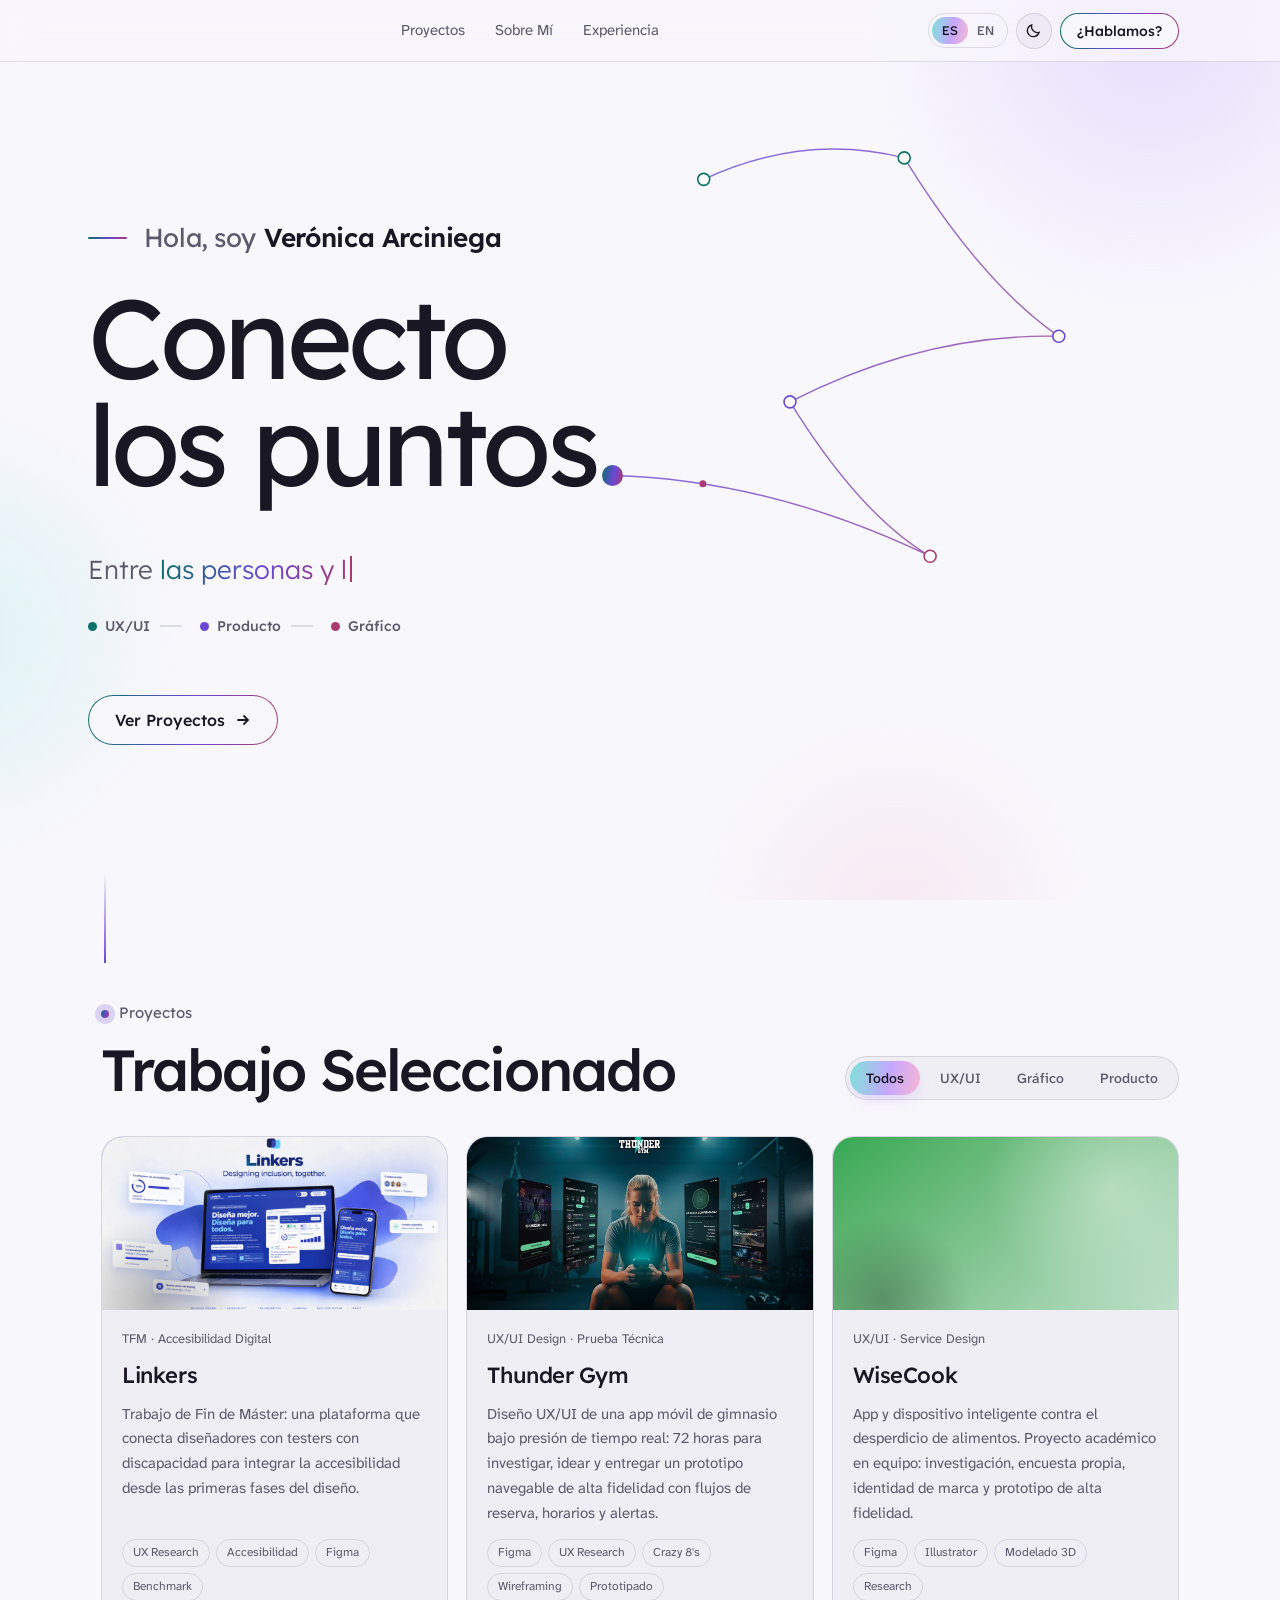
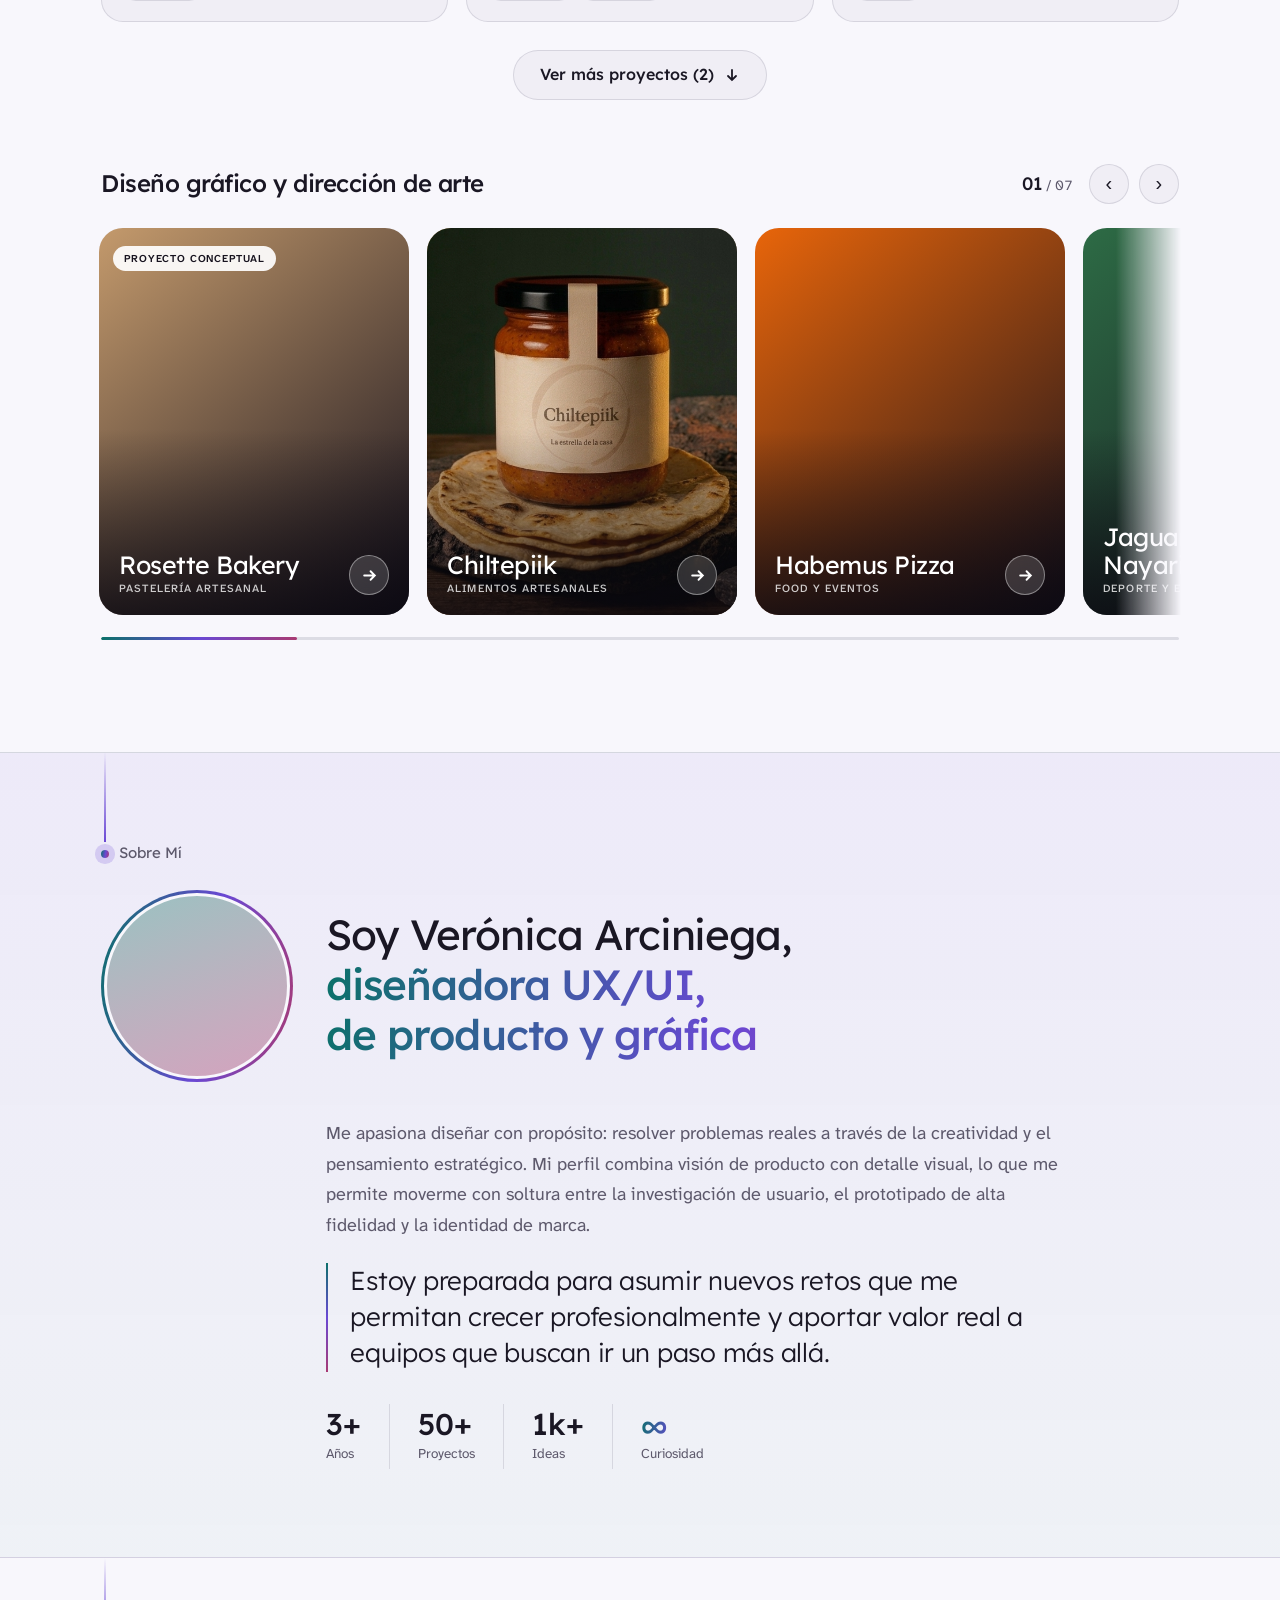
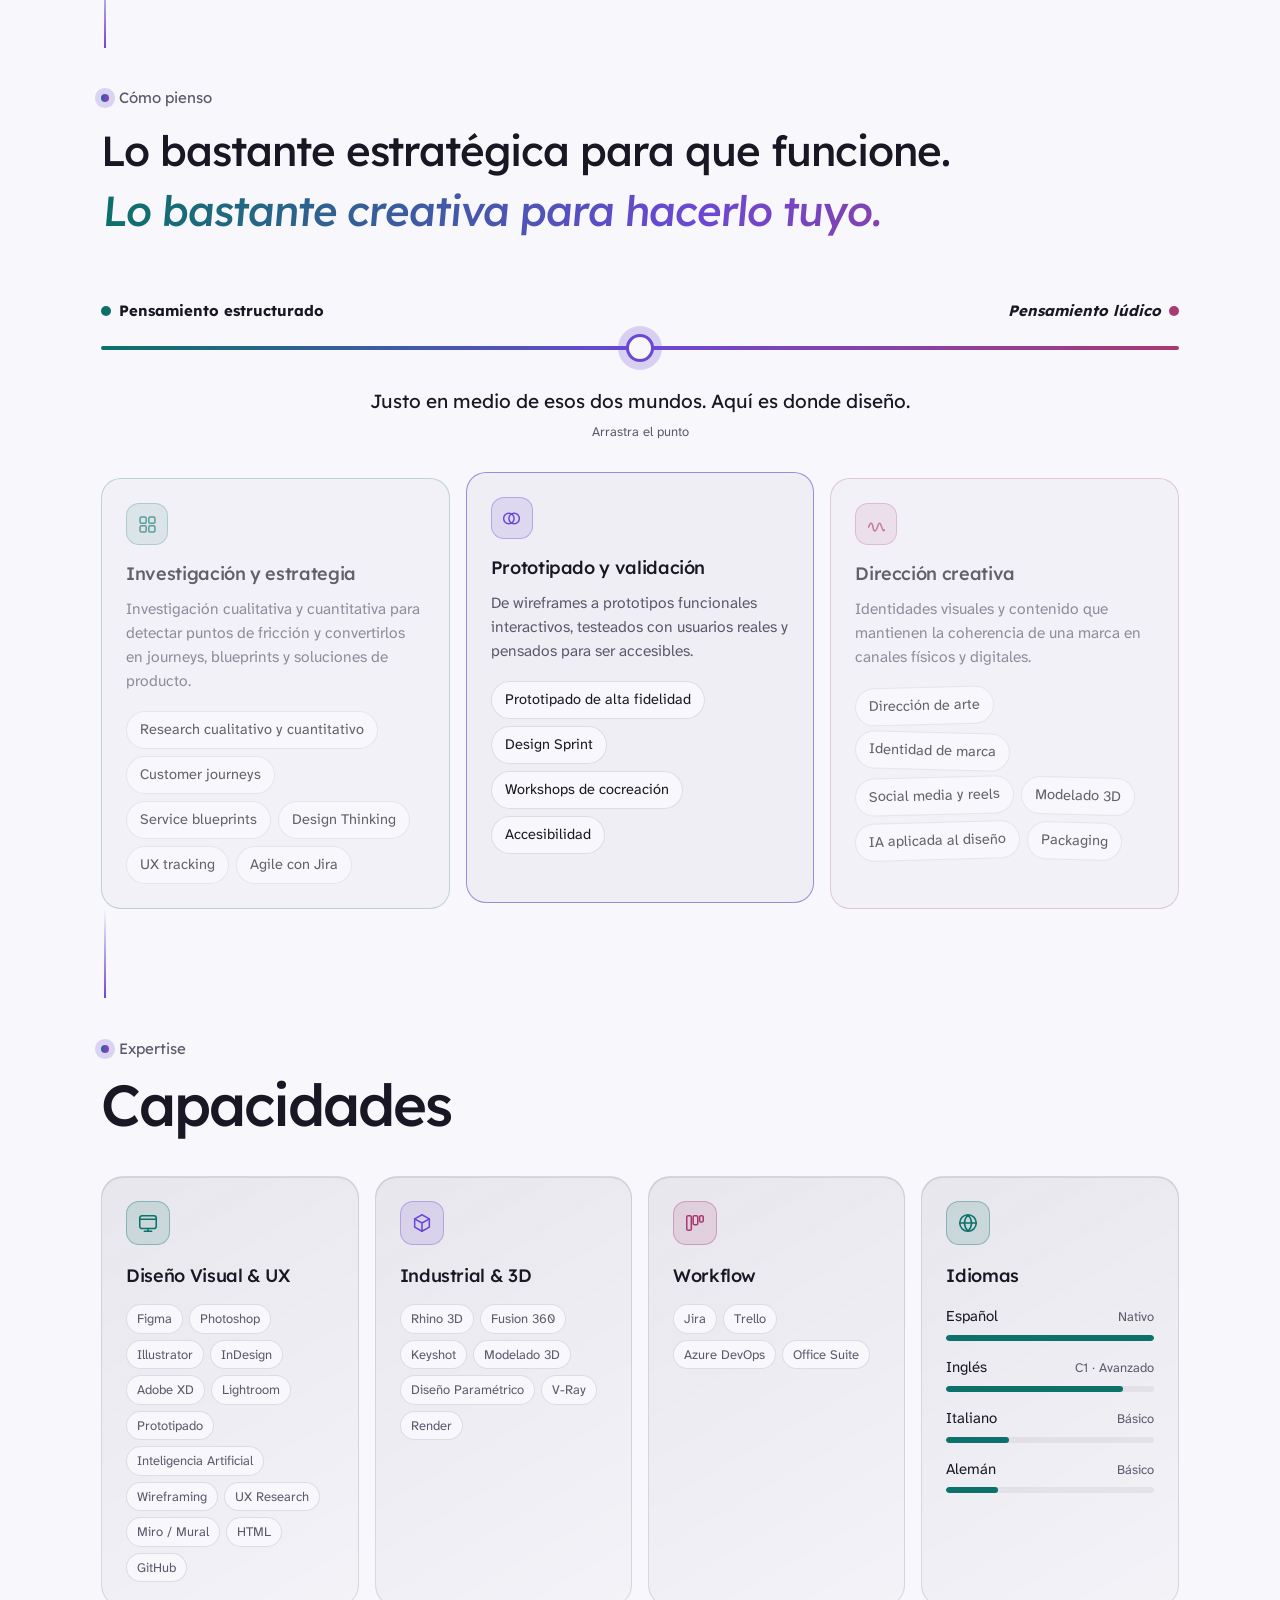
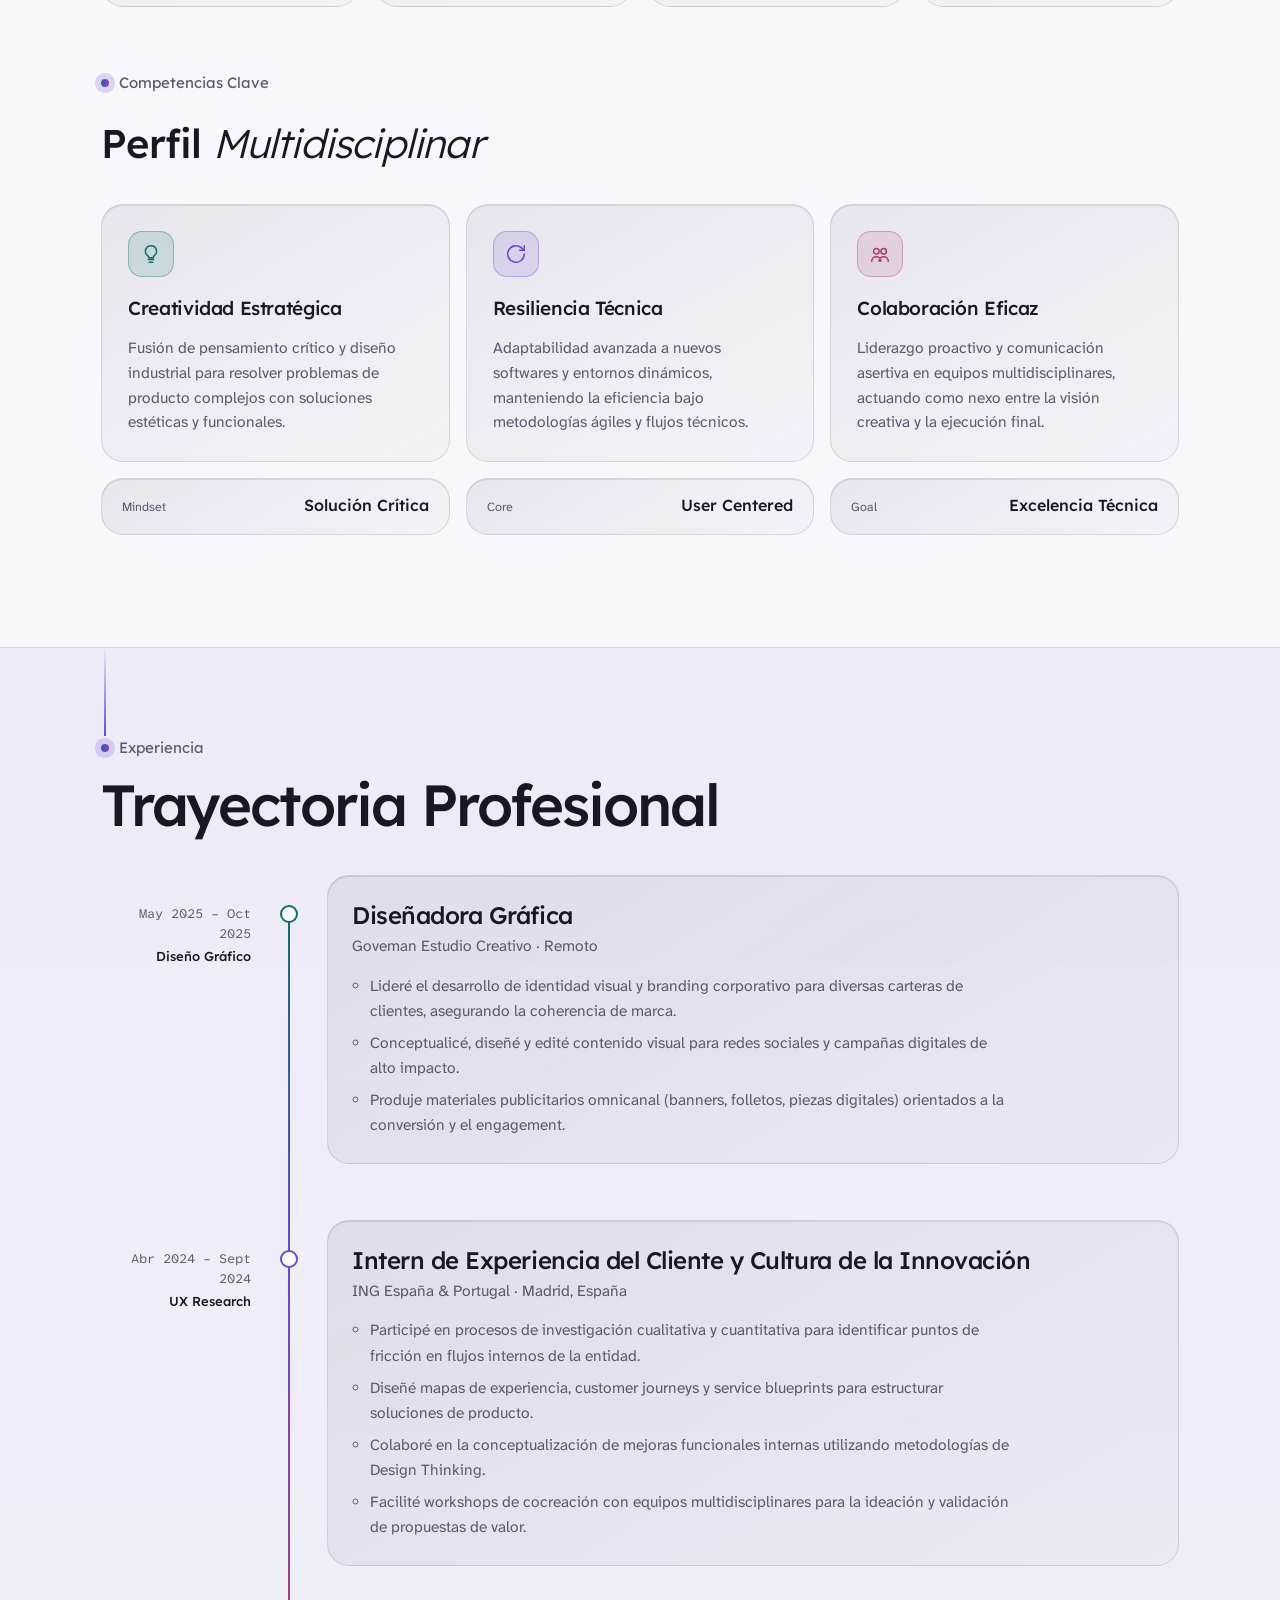
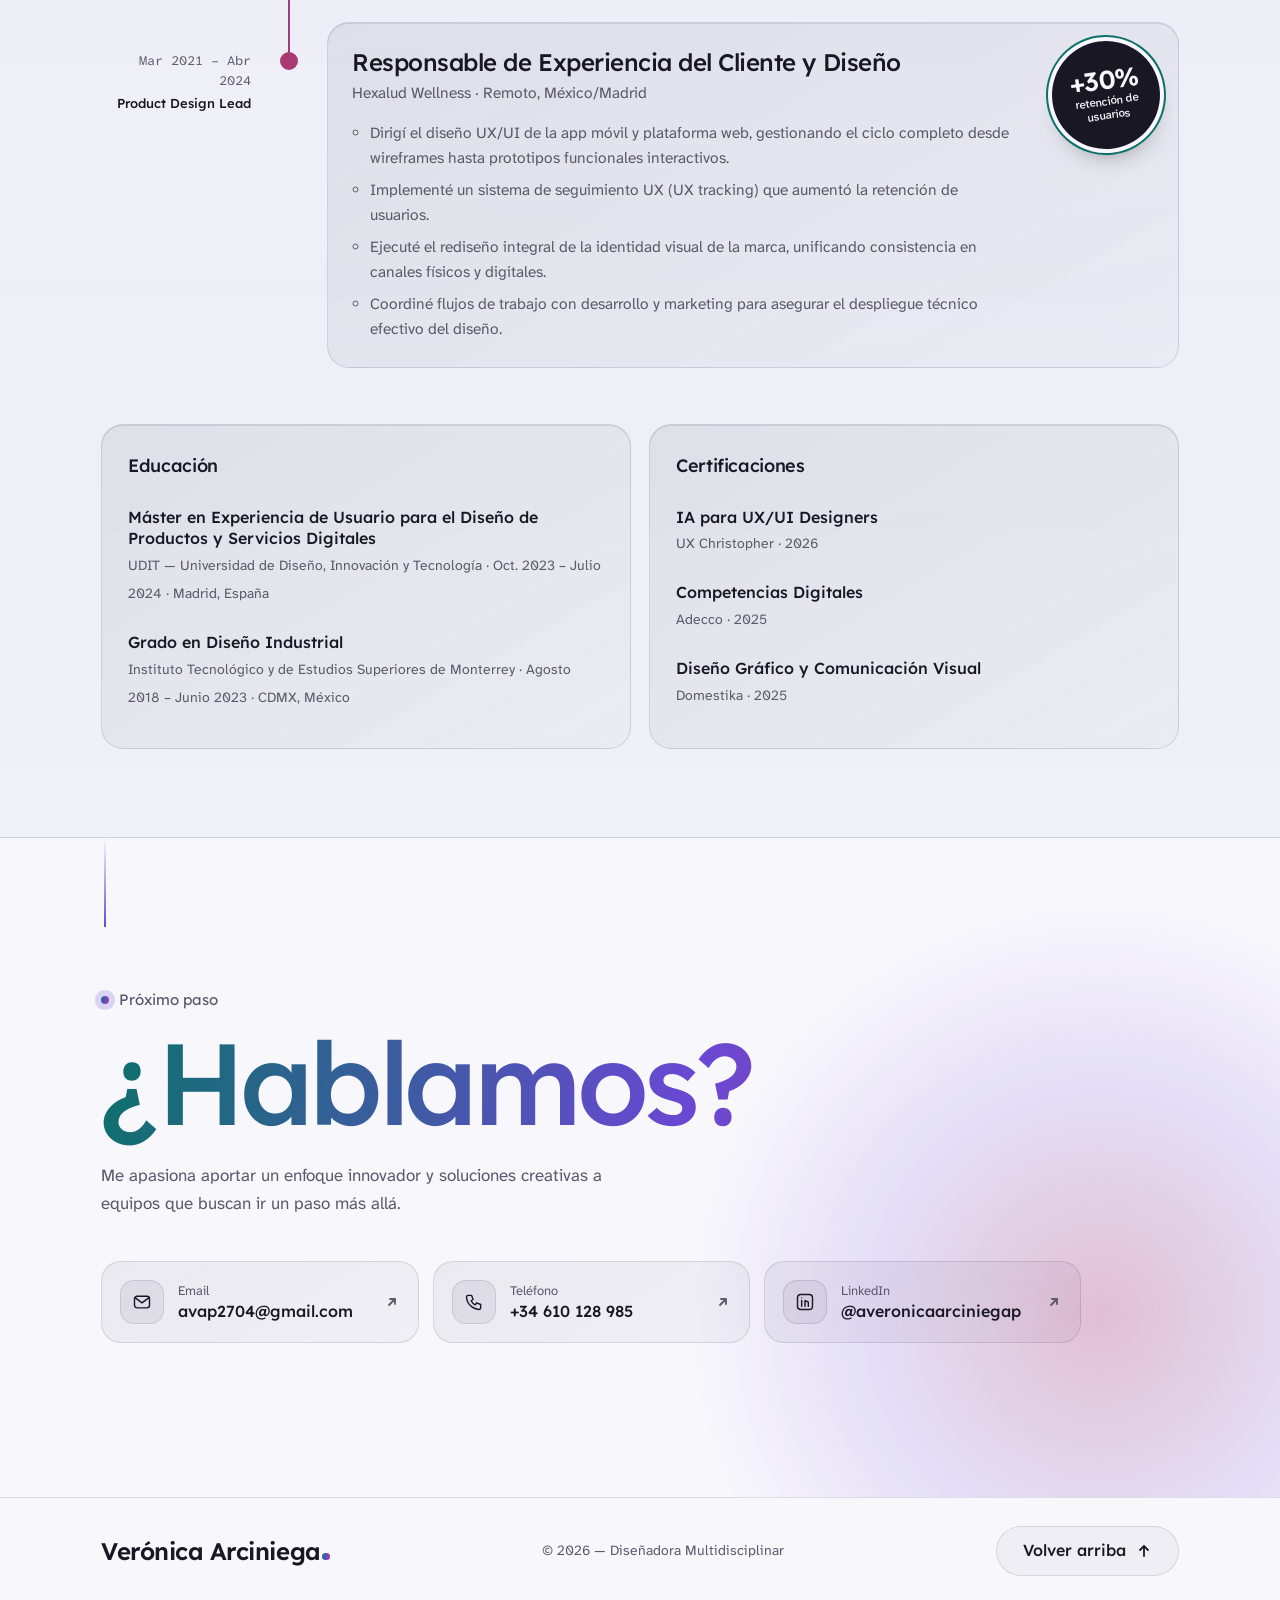
==== commit 70373f94: "Update index.html" ====
--- a/index.html
+++ b/index.html
@@ -528,6 +528,7 @@
 .cap-ico{width:44px;height:44px;border-radius:13px;display:grid;place-items:center;margin-bottom:16px;color:var(--k);background:color-mix(in srgb,var(--k) 14%,transparent);border:1px solid color-mix(in srgb,var(--k) 35%,transparent)}
 .cap-ico svg{width:22px;height:22px}
 .cap .chips span{background:var(--bg);transition:border-color .2s,color .2s}
+.cap .chips{margin-top:0;padding-top:0;align-content:flex-start}
 .cap .chips span:hover{border-color:color-mix(in srgb,var(--k) 60%,transparent);color:var(--fg)}
 .langs{list-style:none;padding:0;margin:0;display:grid;gap:14px;font-size:15px}
 .lg-top{display:flex;justify-content:space-between;align-items:baseline;gap:10px;margin-bottom:6px}
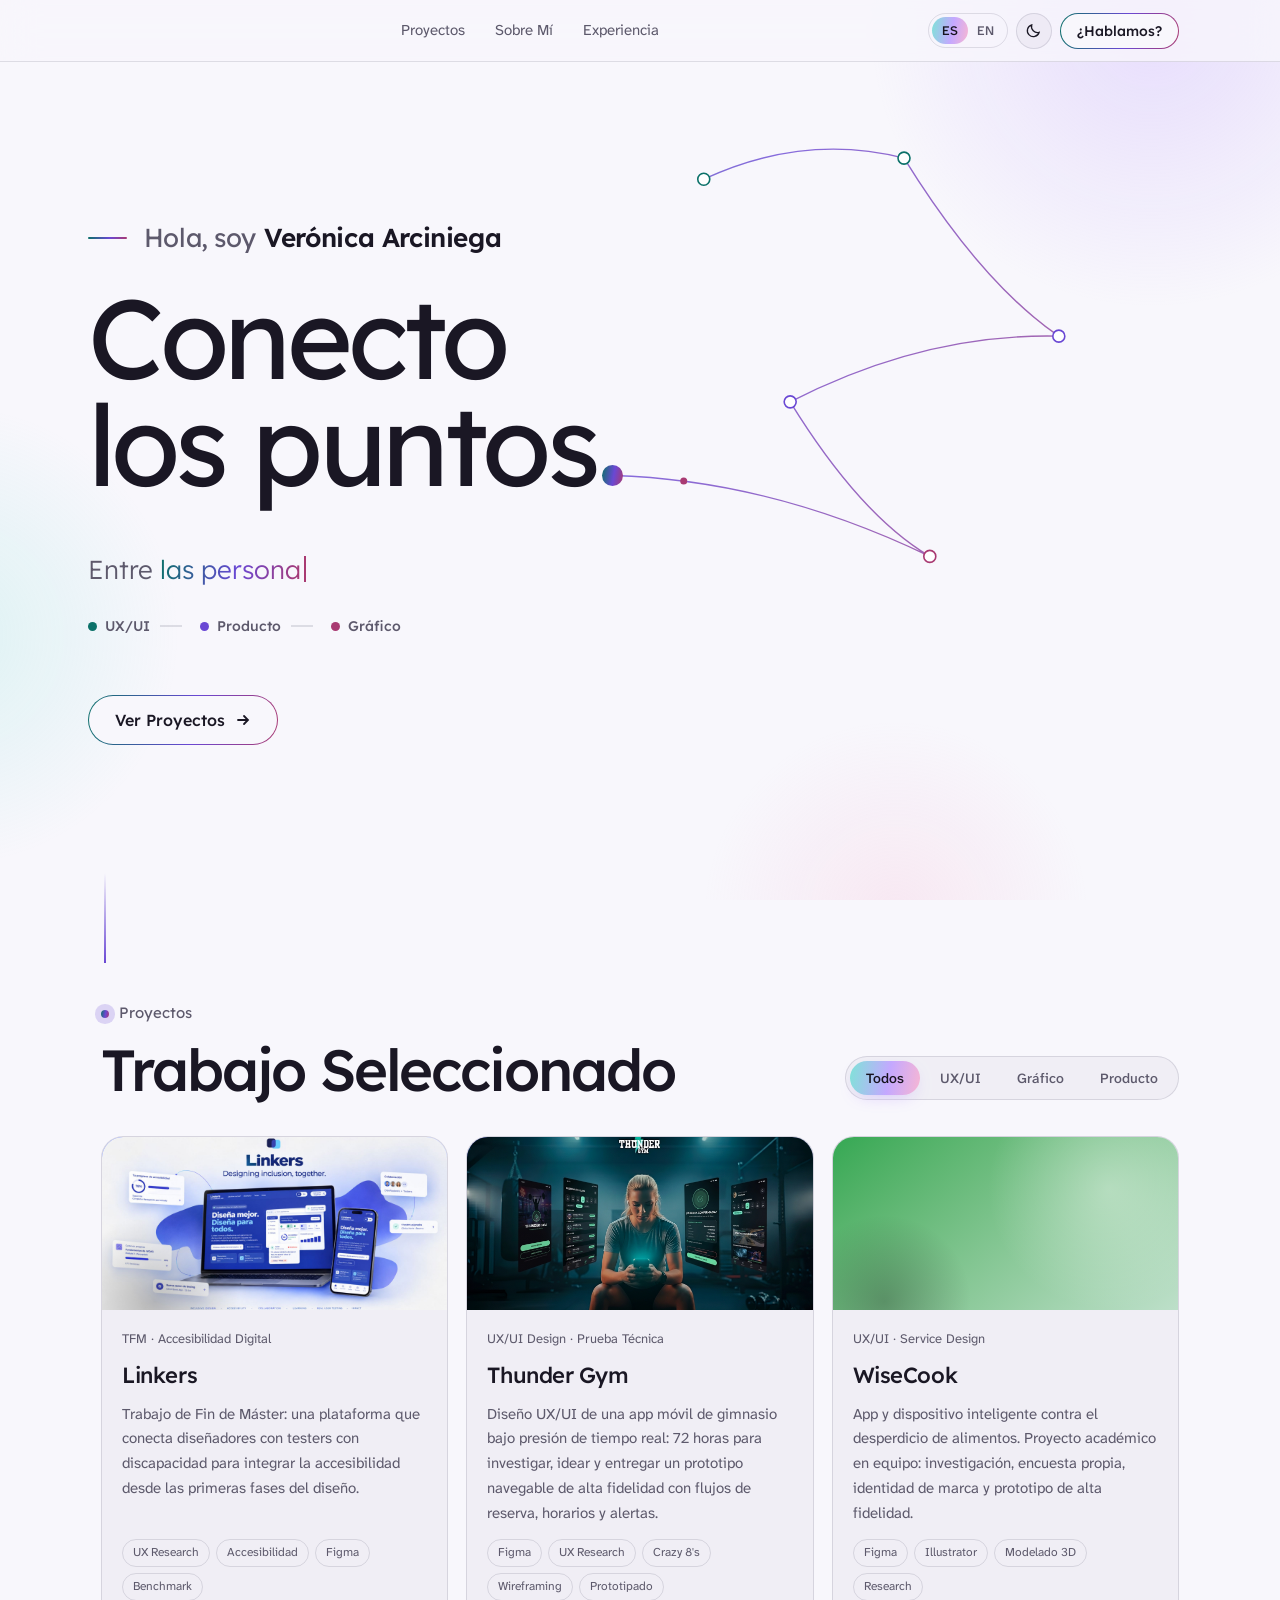
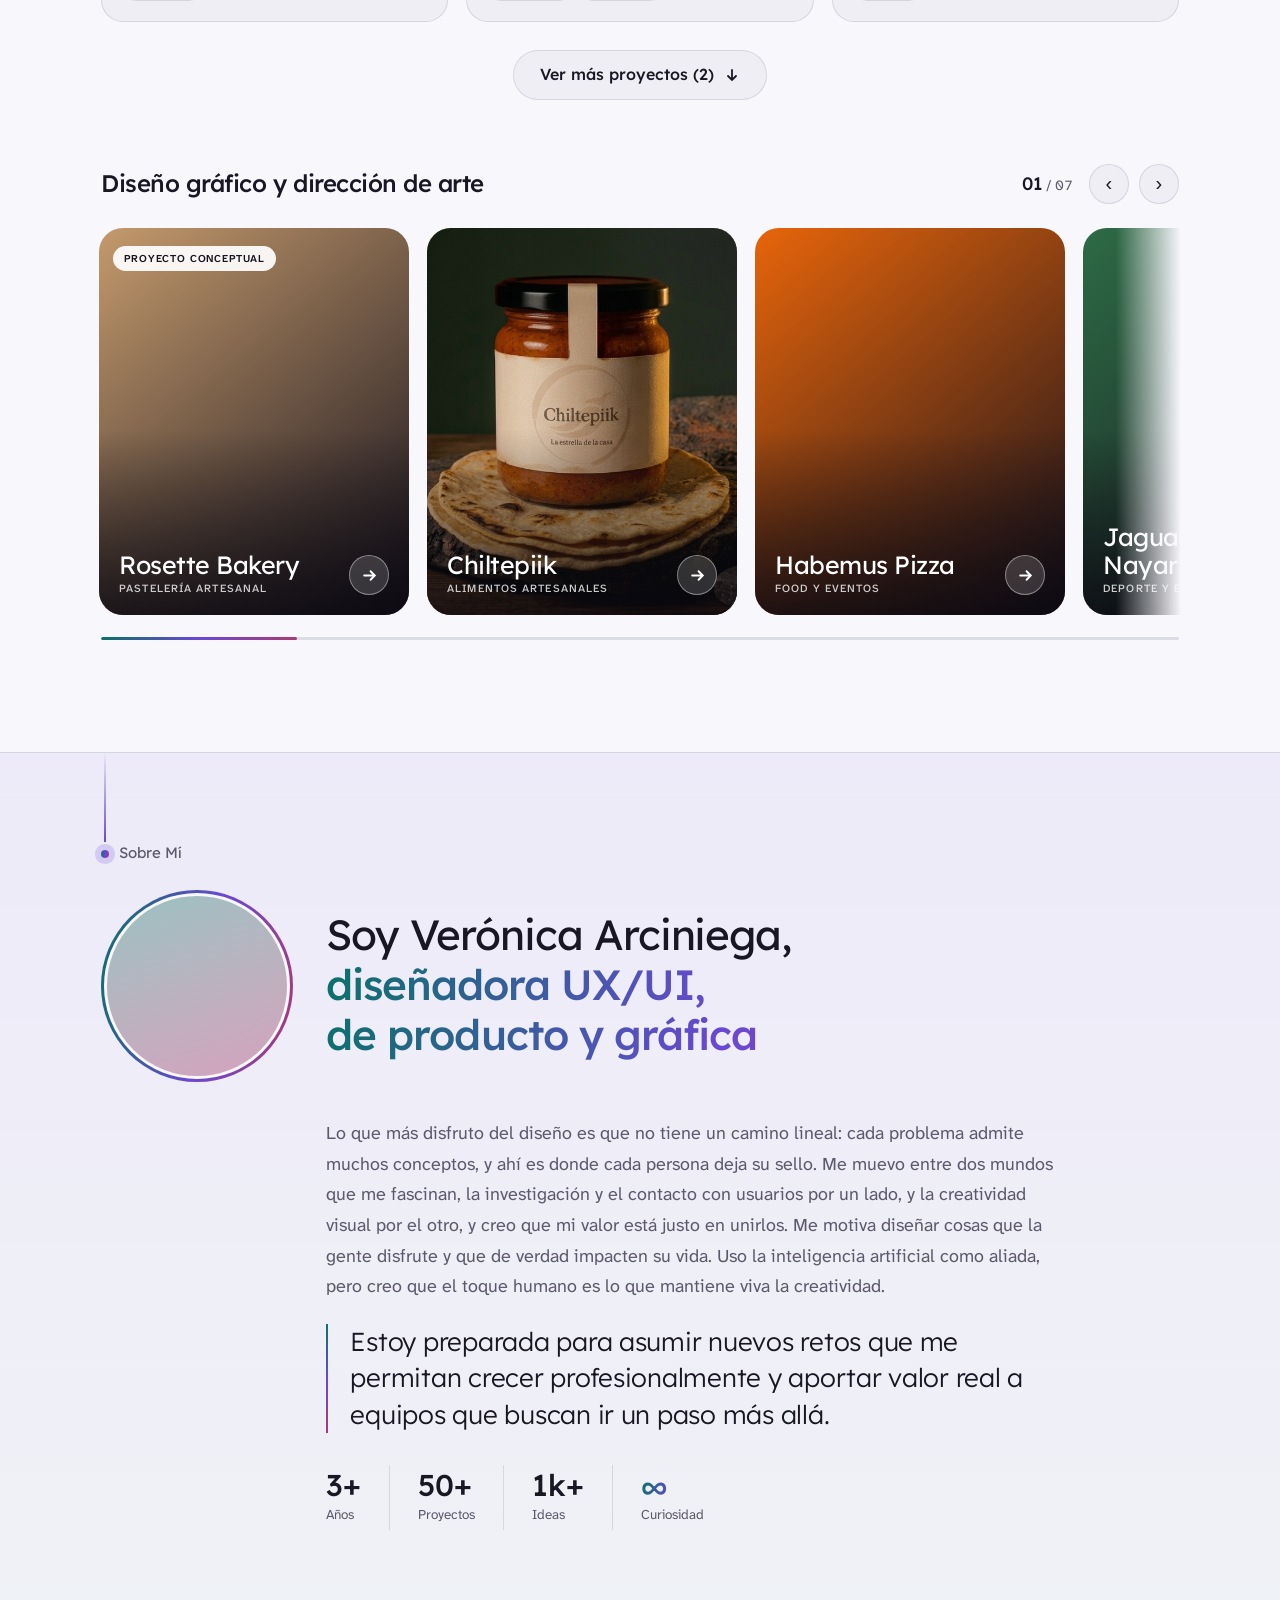
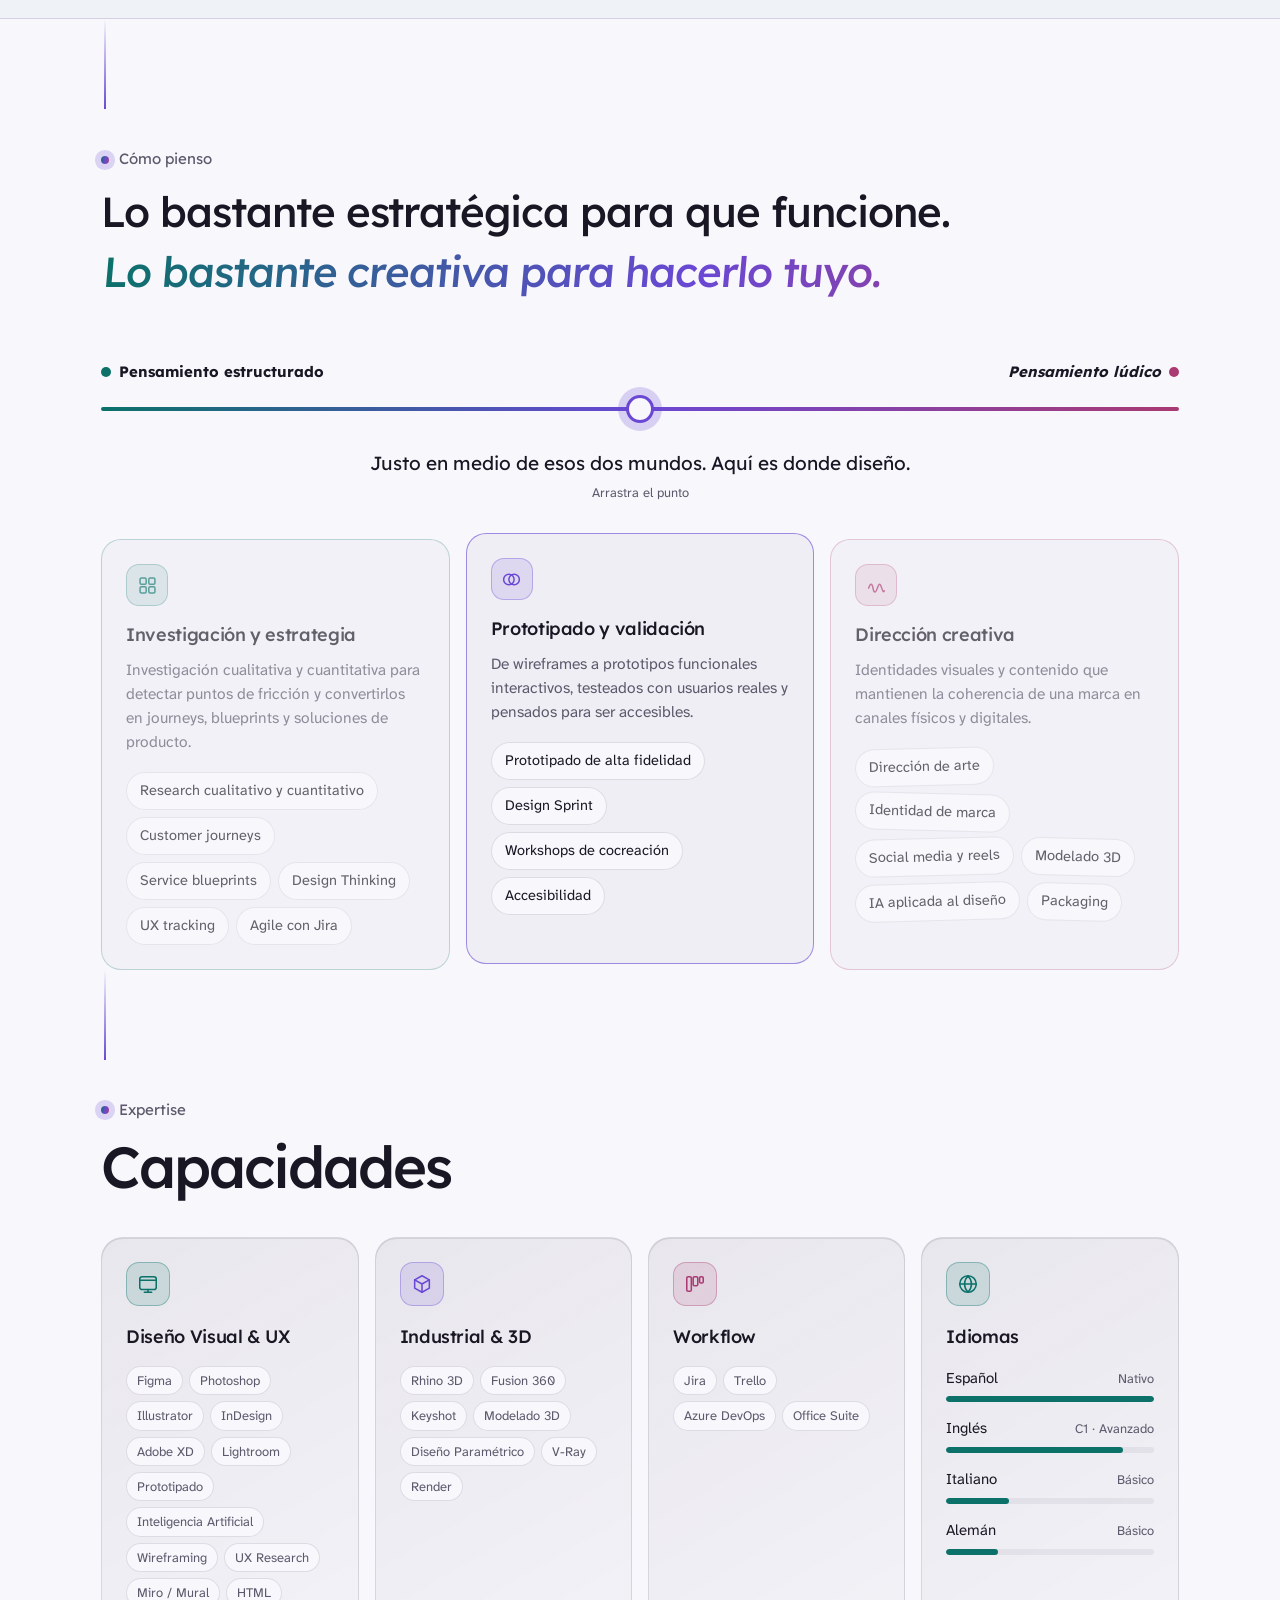
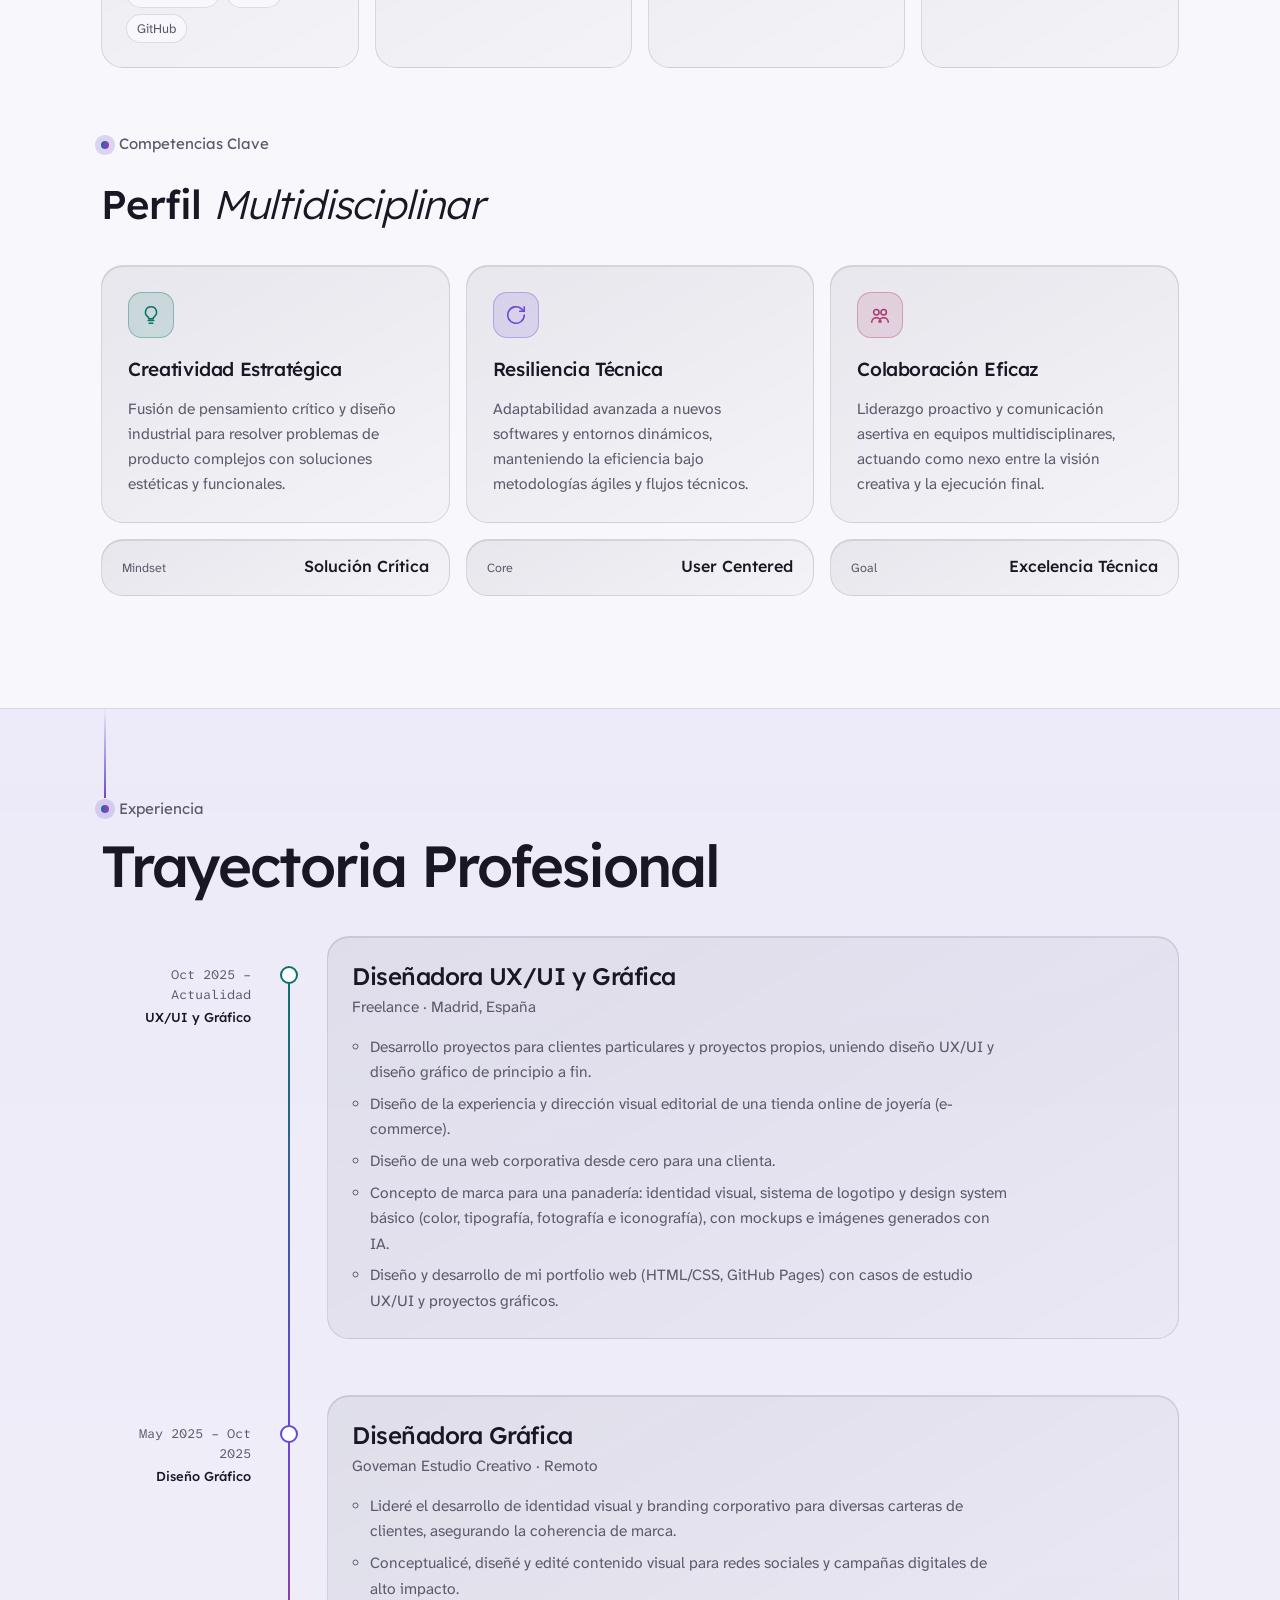
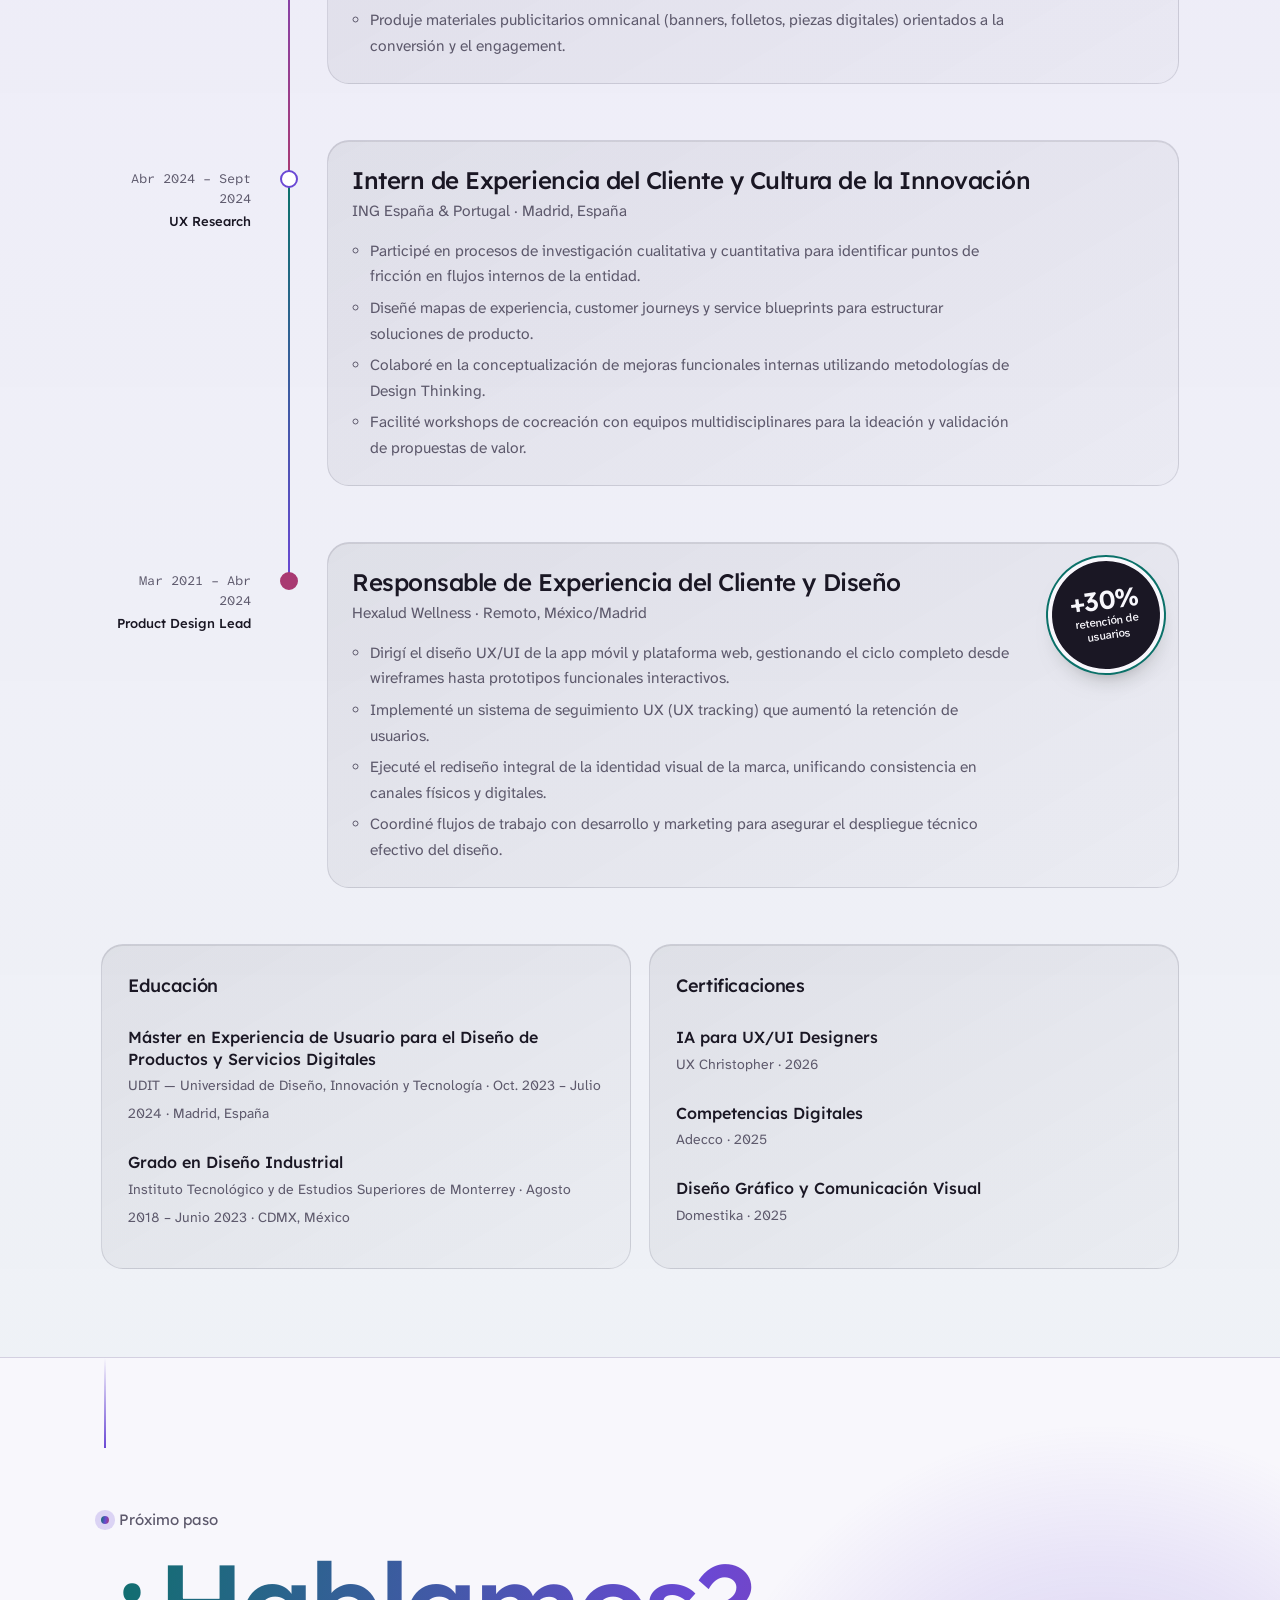
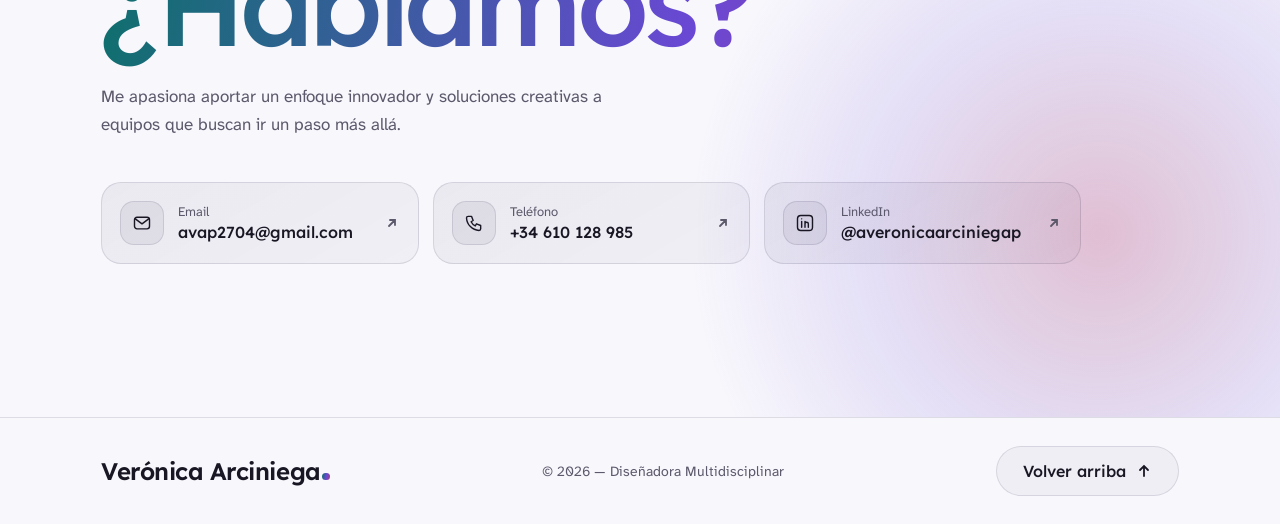
==== commit b8dc2234: "description and add job experiences Updated the personal description and added new job experiences, " ====
--- a/index.html
+++ b/index.html
@@ -801,7 +801,7 @@
           <div class="l-titles"><h2 class="l-title" data-en="&lt;span class=&quot;lt-name&quot;&gt;I’m Verónica Arciniega,&lt;/span&gt; &lt;span class=&quot;lt-role&quot;&gt;a UX/UI, product and graphic designer&lt;/span&gt;"><span class="lt-name">Soy Verónica Arciniega,</span> <span class="lt-role">diseñadora UX/UI, de producto y gráfica</span></h2></div>
         </div>
         <div class="l-body">
-          <p data-en="I’m passionate about designing with purpose: solving real problems through creativity and strategic thinking. My profile combines product vision with visual detail, which lets me move easily between user research, high-fidelity prototyping and brand identity.">Me apasiona diseñar con propósito: resolver problemas reales a través de la creatividad y el pensamiento estratégico. Mi perfil combina visión de producto con detalle visual, lo que me permite moverme con soltura entre la investigación de usuario, el prototipado de alta fidelidad y la identidad de marca.</p>
+          <p data-en="What I enjoy most about design is that it has no linear path: every problem allows many concepts, and that’s where each person leaves their mark. I move between two worlds I find fascinating, research and contact with users on one side, and visual creativity on the other, and I believe my value lies in bringing them together. I’m motivated by designing things people enjoy and that truly impact their lives. I use artificial intelligence as an ally, but I believe the human touch is what keeps creativity alive.">Lo que más disfruto del diseño es que no tiene un camino lineal: cada problema admite muchos conceptos, y ahí es donde cada persona deja su sello. Me muevo entre dos mundos que me fascinan, la investigación y el contacto con usuarios por un lado, y la creatividad visual por el otro, y creo que mi valor está justo en unirlos. Me motiva diseñar cosas que la gente disfrute y que de verdad impacten su vida. Uso la inteligencia artificial como aliada, pero creo que el toque humano es lo que mantiene viva la creatividad.</p>
           <blockquote data-en="I’m ready to take on new challenges that help me grow professionally and bring real value to teams that want to go one step further.">Estoy preparada para asumir nuevos retos que me permitan crecer profesionalmente y aportar valor real a equipos que buscan ir un paso más allá.</blockquote>
           <dl class="l-stats">
             <div><dt>3+</dt><dd data-en="Years">Años</dd></div>
@@ -902,6 +902,20 @@
       <p class="kicker"><i></i><span data-en="Experience">Experiencia</span></p>
       <h2 class="sec-title" data-en="Professional Path">Trayectoria Profesional</h2>
       <ol class="jobs">
+        <li class="job">
+          <div class="job-meta"><span data-en="Oct 2025 – Present">Oct 2025 – Actualidad</span><span data-en="UX/UI &amp; Graphic">UX/UI y Gráfico</span></div>
+          <div class="job-main glass">
+            <h3 data-en="UX/UI and Graphic Designer">Diseñadora UX/UI y Gráfica</h3>
+            <p class="org" data-en="Freelance · Madrid, Spain">Freelance · Madrid, España</p>
+            <ul>
+              <li data-en="I develop projects for private clients and my own projects, combining UX/UI and graphic design from start to finish.">Desarrollo proyectos para clientes particulares y proyectos propios, uniendo diseño UX/UI y diseño gráfico de principio a fin.</li>
+              <li data-en="Experience design and editorial art direction for an online jewelry store (e-commerce).">Diseño de la experiencia y dirección visual editorial de una tienda online de joyería (e-commerce).</li>
+              <li data-en="Design of a corporate website from scratch for a client.">Diseño de una web corporativa desde cero para una clienta.</li>
+              <li data-en="Brand concept for a bakery: visual identity, logo system and a basic design system (color, typography, photography and iconography), with AI-generated mockups and images.">Concepto de marca para una panadería: identidad visual, sistema de logotipo y design system básico (color, tipografía, fotografía e iconografía), con mockups e imágenes generados con IA.</li>
+              <li data-en="Design and development of my web portfolio (HTML/CSS, GitHub Pages) with UX/UI case studies and graphic projects.">Diseño y desarrollo de mi portfolio web (HTML/CSS, GitHub Pages) con casos de estudio UX/UI y proyectos gráficos.</li>
+            </ul>
+          </div>
+        </li>
         <li class="job">
           <div class="job-meta"><span data-en="May 2025 – Oct 2025">May 2025 – Oct 2025</span><span data-en="Graphic Design">Diseño Gráfico</span></div>
           <div class="job-main glass">
